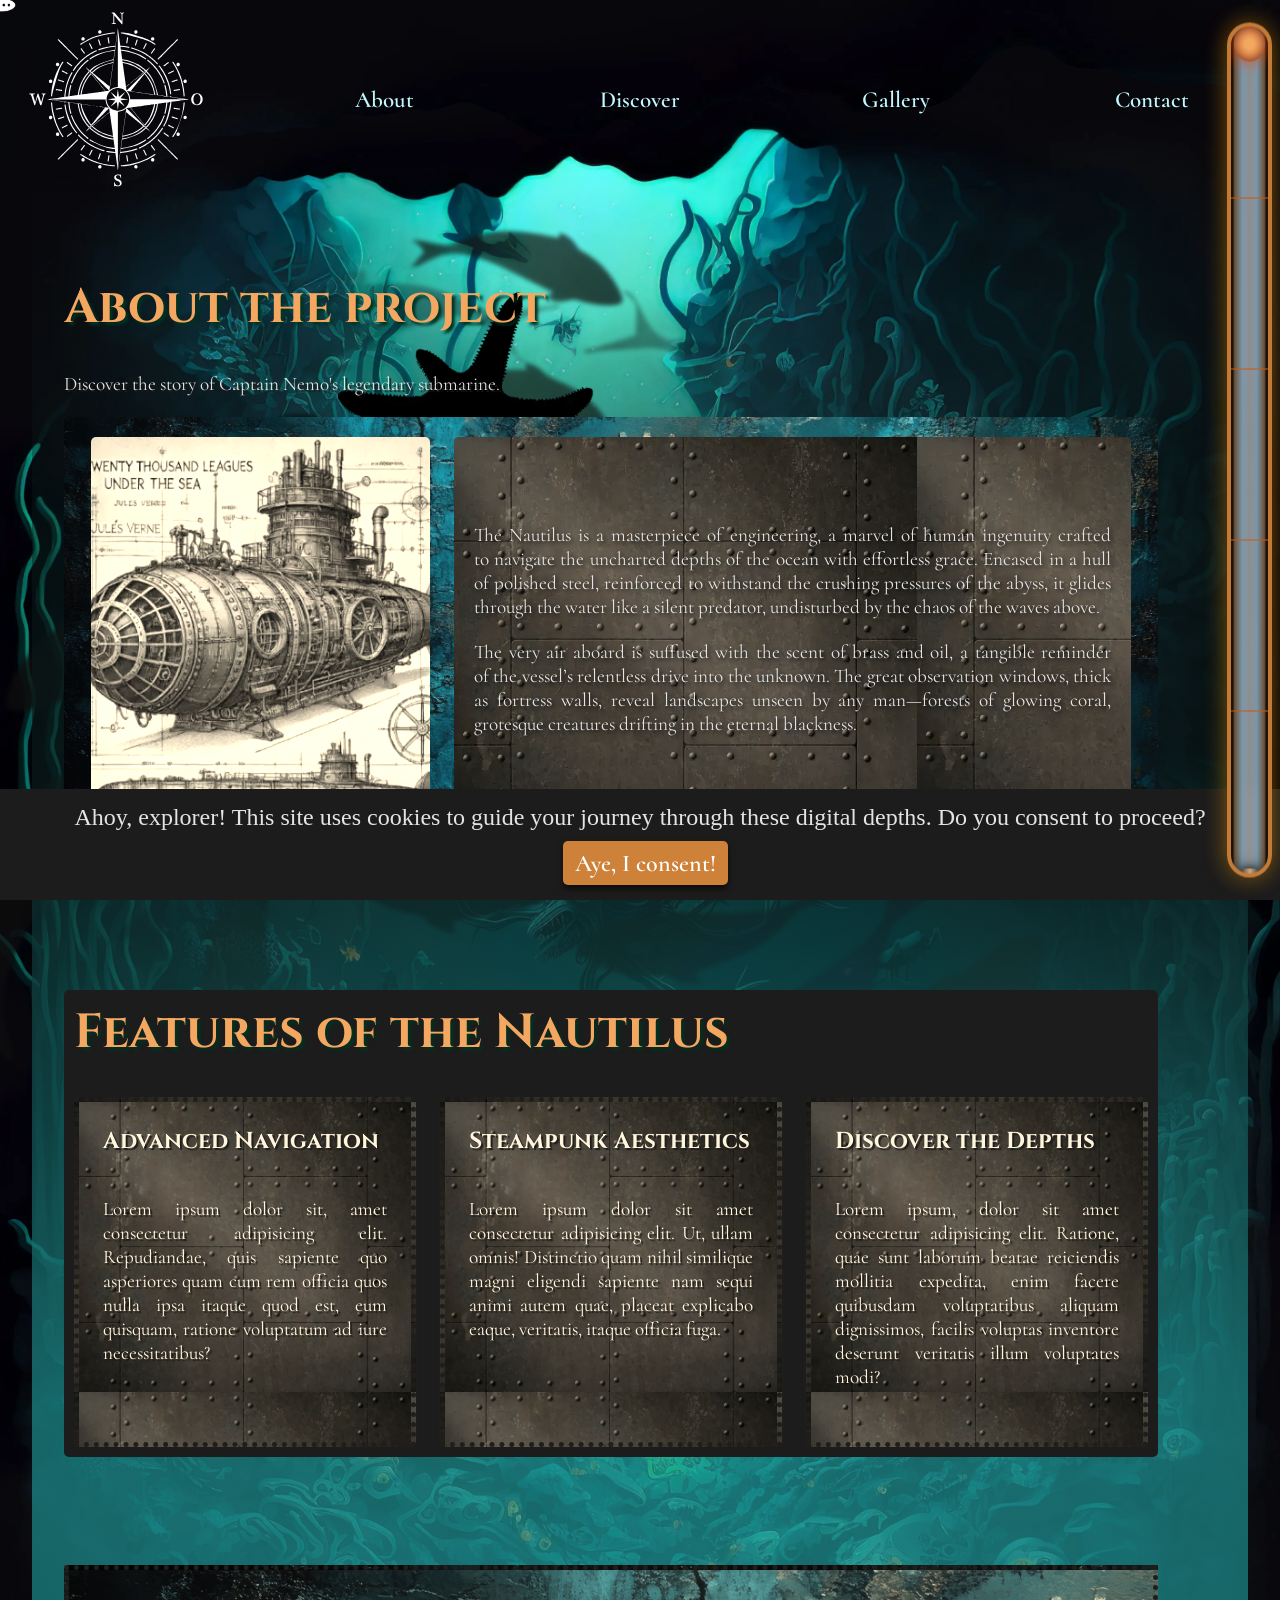
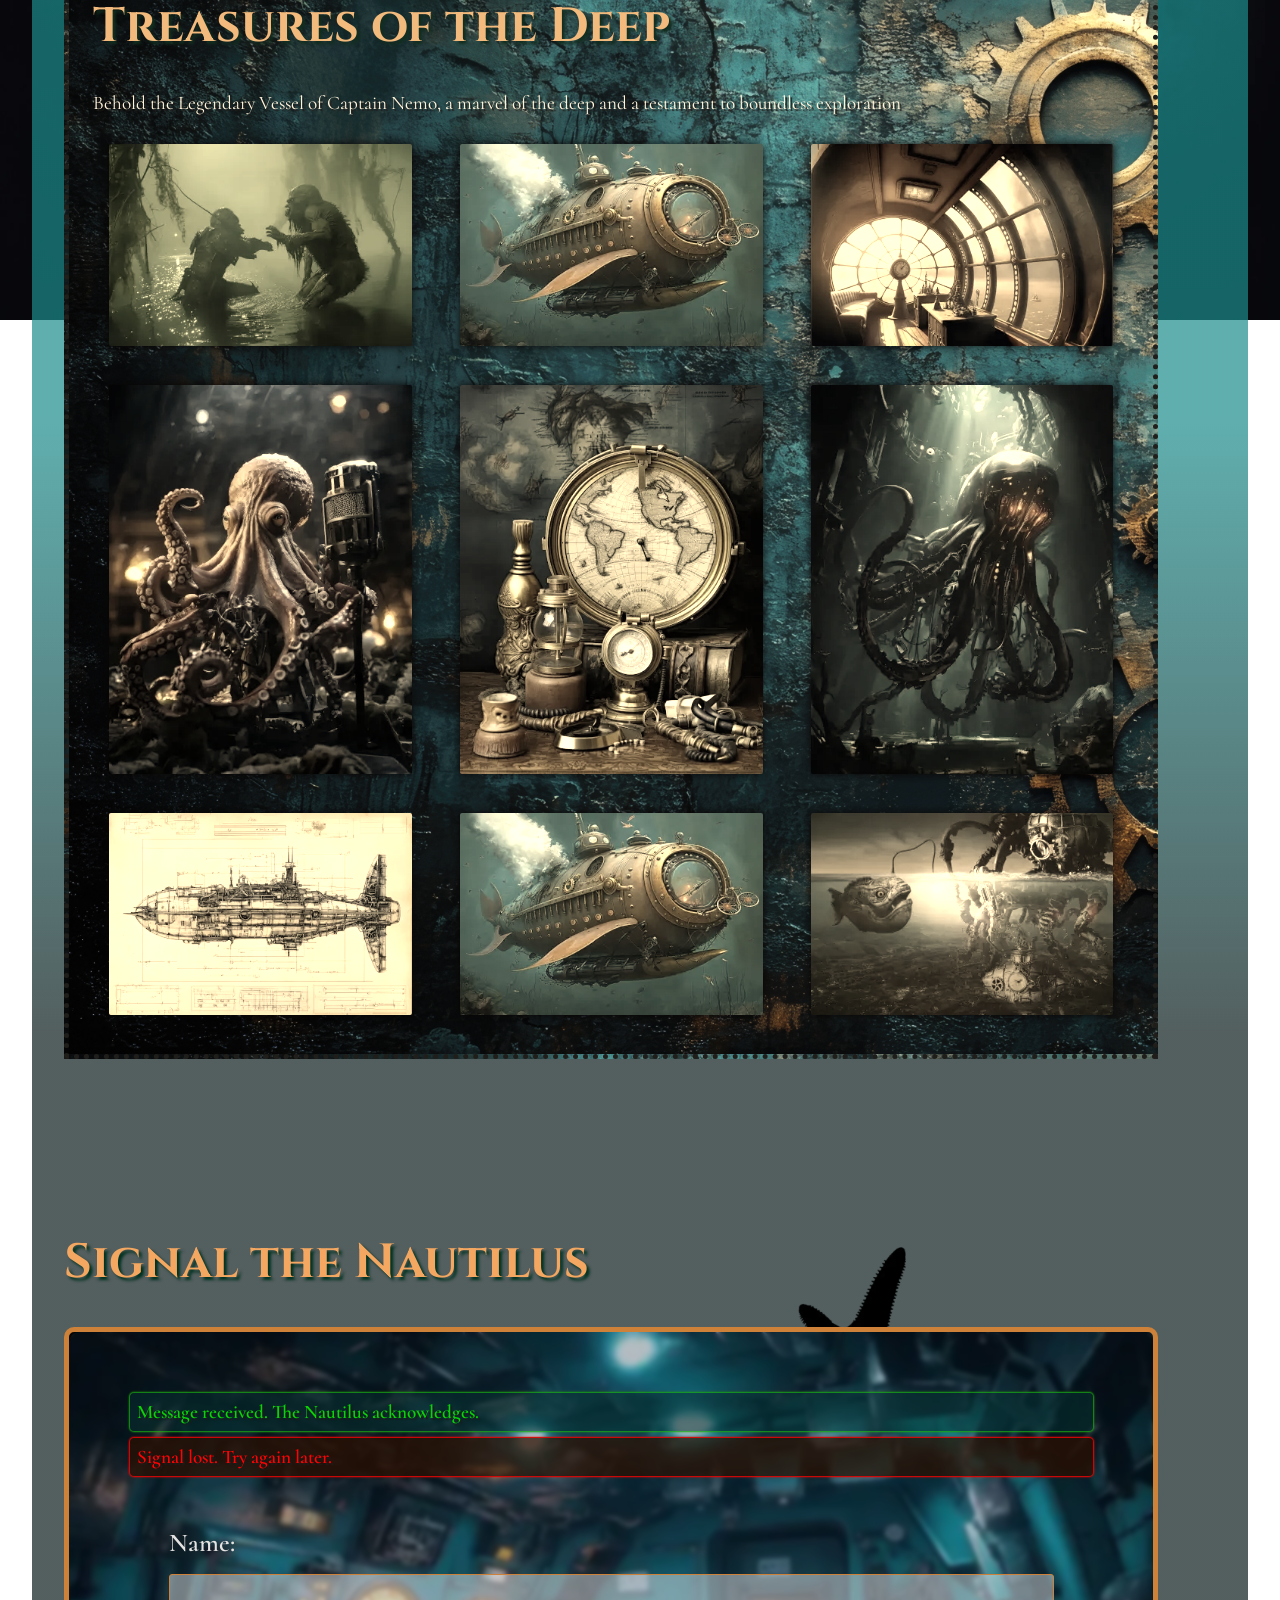
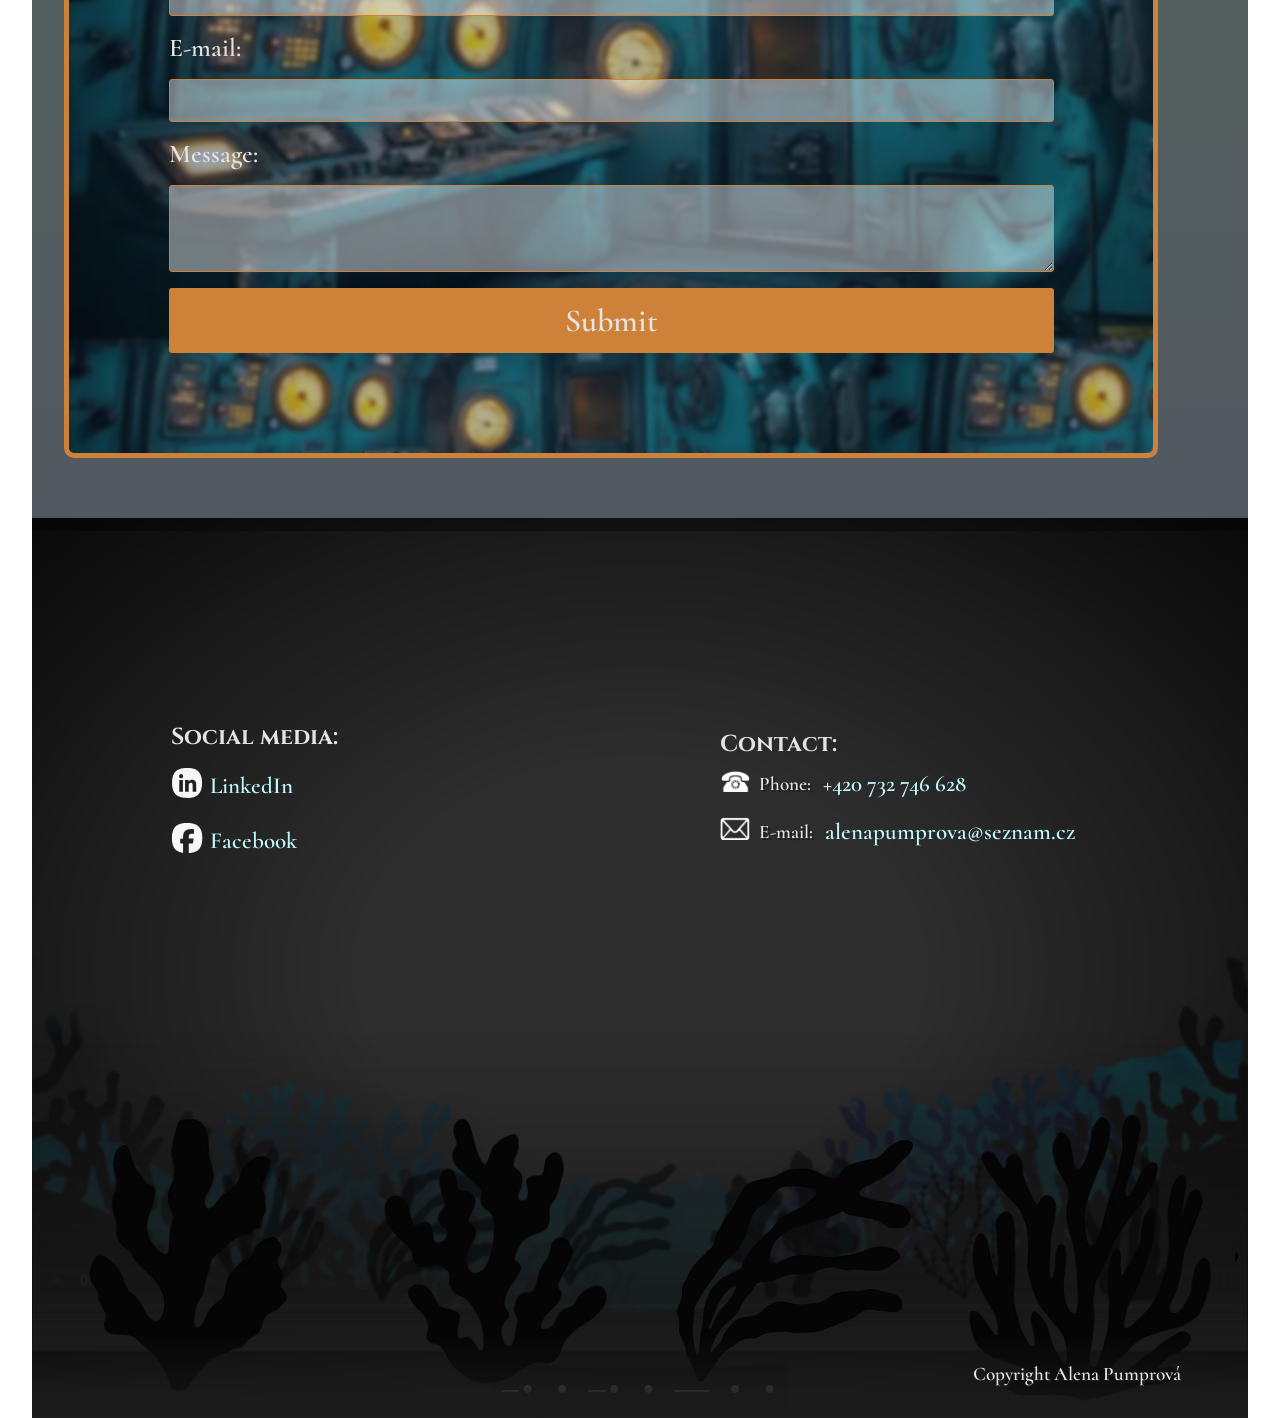
==== index.html @ 79c69621 "fixing layout" ====
<!DOCTYPE html>
<html lang="en">
<head>
    <meta charset="UTF-8">
    <title>20 000 Leagues under the sea</title>
    <meta name="viewport" content="width=device-width, initial-scale=1.0, maximum-scale=5.0, minimum-scale=1.0">
    <meta name="description" content="Dive into the depths of Jules Verne's 20,000 Leagues Under the Sea. Explore an uncanny underwater world, filled with adventure, mystery, and the wonders of Nautilus.">
    <meta name="keywords" content="20 000 Miles Under the Sea, Verne, steampunk">
    <meta name="author" content="Alena Pumprová">
    <link rel="icon" href="favicon2/favicon.ico">
    <link rel="icon" href="favicon2/favicon-16x16.png" type="image/png" sizes="16x16">
    <link rel="icon" href="favicon2/favicon-32x32.png" type="image/png" sizes="32x32">
    <link rel="icon" href="favicon2/android-chrome-192x192.png" type="image/png" sizes="192x192">
    <link rel="icon" href="favicon2/android-chrome-512x512.png" type="image/png" sizes="512x512">
    <link rel="apple-touch-icon" href="favicon/apple-touch-icon.png">
    <link rel="manifest" href="favicon2/site.webmanifest">
    <link rel="stylesheet" href="style.css?v=12">
    <link rel="stylesheet" href="lightbox.css" media="print" onload="this.onload=null;this.media='all';">
    <link rel="preload" as="image" href="img/nautilus.webp" type="image/webp">
    <link rel="preload" href="img/steel.webp" as="image">
    <link rel="preload" href="img/blue-plate.jpeg" as="image">

    <!-- Preconnect pro rychlejší DNS -->
<link rel="preconnect" href="https://fonts.gstatic.com" crossorigin>

<!-- Preload hlavních fontů -->
<link rel="preload" href="https://fonts.googleapis.com/css2?family=Cinzel:wght@400;700&family=Cormorant:ital,wght@0,400;1,400&family=Merriweather+Sans:wght@400;700&display=swap" as="style">

<!-- Styl Google Fonts s optimalizací -->
<link href="https://fonts.googleapis.com/css2?family=Cinzel:wght@400;700&family=Cormorant:ital,wght@0,400;1,400&family=Merriweather+Sans:wght@400;700&display=swap" rel="stylesheet" media="print" onload="this.onload=null;this.media='all'">

<!-- Fallback pro uživatele bez JS -->
<noscript>
    <link href="https://fonts.googleapis.com/css2?family=Cinzel:wght@400;700&family=Cormorant:ital,wght@0,400;1,400&family=Merriweather+Sans:wght@400;700&display=swap" rel="stylesheet">
</noscript>

<!-- jQuery (defer kvůli výkonu) -->
<!-- <script src="https://cdnjs.cloudflare.com/ajax/libs/jquery/3.6.0/jquery.min.js" defer></script> -->

<script src="https://code.jquery.com/jquery-3.7.1.min.js" integrity="sha256-/JqT3SQfawRcv/BIHPThkBvs0OEvtFFmqPF/lYI/Cxo=" crossorigin="anonymous" defer></script>
</head>

<body>

    <div class="depth-meter-container">
        <div class="depth-meter">
            <div class="depth-indicator"></div>
            <div class="depth-marks"></div>
        </div>
    </div>

    <div class="content">

        <header>

            <nav>
                
                <ul>
                    <li>
                        <div class="logo">
                            <picture>
                                <source media="(min-width: 769px)" srcset="img/compass.svg">
                                <source media="(max-width: 768px)" srcset="data:,">
                                <img alt="Nautilus logo" width="150" height="150">
                            </picture>
                        </div>
                    </li>

                    <li>
                        <a href="#" class="jq--scroll-about">About</a>
                    </li>

                    <li>
                        <a href="#" class="jq--scroll-features">Discover</a>
                    </li>

                    <li>
                        <a href="#" class="jq--scroll-gallery">Gallery</a>
                    </li>

                    <li>
                        <a href="#" class="jq--scroll-contact">Contact</a>
                    </li>
                </ul>
                
                <div class="clearfix"></div>
                <div class="mobile-nav-back"></div>
                <a class="mobile-nav-icon" aria-label="menu" href="#"><img class="burger-menu jq--nav-icon" src="img/burger-barw.svg" alt="Burger menu icon"></a>
            </nav>
        </header>

        <div class="container">

            <section id="about" class="hero jq--about">
                <div class="starfish">
                    <h2>About the&nbsp;project</h2>
                    <img class="left" src="img/starfish.webp" alt="a starfish" width="350" height="335">
            </div> 
                <p>Discover the&nbsp;story of&nbsp;Captain Nemo's legendary submarine.</p>
                <div class="two">
                    <div class="about-content">
                        <img src="img/nautilus.webp" alt="Nautilus Image" width="445" height="445" fetchpriority="high" decoding="async" loading="eager">
                        <div class="description">
                            <p>The Nautilus is a&nbsp;masterpiece of&nbsp;engineering, a&nbsp;marvel of&nbsp;human ingenuity crafted to&nbsp;navigate the&nbsp;uncharted depths of&nbsp;the&nbsp;ocean with effortless grace. Encased in&nbsp;a&nbsp;hull of&nbsp;polished steel, reinforced to&nbsp;withstand the&nbsp;crushing pressures of&nbsp;the&nbsp;abyss, it glides through the water like a&nbsp;silent predator, undisturbed by&nbsp;the&nbsp;chaos of&nbsp;the&nbsp;waves above.</p>
                            <p>The very air aboard is suffused with the&nbsp;scent of&nbsp;brass and&nbsp;oil, a&nbsp;tangible reminder of&nbsp;the&nbsp;vessel’s relentless drive into the&nbsp;unknown. The&nbsp;great observation windows, thick as&nbsp;fortress walls, reveal landscapes unseen by&nbsp;any man—forests of&nbsp;glowing coral, grotesque creatures drifting in&nbsp;the&nbsp;eternal blackness.</p>
                        </div>
                    </div>
                </div>
            </section>

            <div class="shoal"></div>

            <hr>

            <section id="features" class="section features jq--features">
                <h2>Features of&nbsp;the&nbsp;Nautilus</h2>

                <div class="feature-cards">

                    <div class="card">
                        <h3>Advanced Navigation</h3>
                        <p>Lorem ipsum dolor sit, amet consectetur adipisicing elit. Repudiandae, quis sapiente quo asperiores quam cum rem officia quos nulla ipsa itaque quod est, eum quisquam, ratione voluptatum ad iure necessitatibus?</p>
                    </div>

                    <div class="card">
                        <h3>Steampunk Aesthetics</h3>
                        <p>Lorem ipsum dolor sit amet consectetur adipisicing elit. Ut, ullam omnis! Distinctio quam nihil similique magni eligendi sapiente nam sequi animi autem quae, placeat explicabo eaque, veritatis, itaque officia fuga.</p>
                    </div>
                    
                    <div class="card" >
                        <h3>Discover the&nbsp;Depths</h3>
                        <p>Lorem ipsum, dolor sit amet consectetur adipisicing elit. Ratione, quae sunt laborum beatae reiciendis mollitia expedita, enim facere quibusdam voluptatibus aliquam dignissimos, facilis voluptas inventore deserunt veritatis illum voluptates modi?</p>
                    </div>
                </div>
            </section>

            <hr>
            <!-- <div class="octopus"><img src="img/octopus-black.png" alt="an octopus silhouette" width="300" height="209" loading="lazy"></div> -->
            
            <section id="gallery" class="content jq--gallery">
                <div class="black">
                    <div class="card">
                        <h2>Treasures of&nbsp;the&nbsp;Deep</h2>
                        <p>Behold the&nbsp;Legendary Vessel of&nbsp;Captain Nemo, a&nbsp;marvel of&nbsp;the&nbsp;deep and&nbsp;a&nbsp;testament to&nbsp;boundless exploration</p>
                        
                        <div class="gallery-grid">
                            <a aria-label="lightbox" href="img/divers.webp" data-lightbox="roadtrip" data-title="Scuba divers in a hidden cave"><img src="img/diversa.webp" alt="Scuba divers in a hidden cave" width="400" height="267" loading="lazy"></a>
                            <a aria-label="lightbox" href="img/nautilus1.webp" data-lightbox="roadtrip" data-title="The Nautillus submarine"><img src="img/nautilus1a.webp" data-lightbox="my-gallery" alt="The Nautillus submarine" width="400" height="267" loading="lazy"></a>
                            <a aria-label="lightbox" href="img/room.webp" data-lightbox="roadtrip" data-title="Captain Nemo's cabin"><img src="img/rooma.webp" data-lightbox="my-gallery" alt="Captain Nemo's cabin" width="400" height="267" loading="lazy"></a>
                            <a aria-label="lightbox" href="img/octopus.webp" data-lightbox="roadtrip" data-title="A friendly octopus"><img src="img/octopusa.webp" alt="A friendly octopus" width="400" height="514" loading="lazy"></a>
                            <a aria-label="lightbox" href="img/table.webp" data-lightbox="roadtrip" data-title="Captain Nemo's belongings"><img src="img/tablea.webp" data-lightbox="my-gallery" alt="Captain Nemo's belongings" width="400" height="514" loading="lazy"></a>
                            <a aria-label="lightbox" href="img/cracatit.webp" data-lightbox="roadtrip" data-title="The tentacle monster"><img src="img/cracatita.webp" alt="The tentacle monster" width="400" height="514" loading="lazy"></a>
                            <a aria-label="lightbox" href="img/sketch.webp" data-lightbox="roadtrip" data-title="Nautilus' plans"><img src="img/sketcha.webp" alt="Nautilus' plans" width="400" height="267" loading="lazy"></a>
                            <a aria-label="lightbox" href="img/nautilus1.webp" data-lightbox="roadtrip" data-title="The Nautilus"><img src="img/nautilus1a.webp" alt="The Nautilus" width="400" height="267" loading="lazy"></a>
                            <a aria-label="lightbox" href="img/monster.webp" data-lightbox="roadtrip" data-title="Monster attacks"><img src="img/monstera.webp" alt="Monster attacks" width="400" height="267" loading="lazy"></a>
                        </div>

                    </div>
                </div>
            </section>

            <hr>

            <section id="contact" class="section contact jq--contact">
                <div class="starfish">
                        <h2>Signal the Nautilus</h2>
                        <img src="img/starfish.webp" alt="a starfish" width="350" height="335" loading="lazy">
                </div> 

                <div class="window">
                    <!-- <?php
            if (isset($_GET['success'])) {
                if ($_GET['success'] === "1") {
                    echo '<div class="form-result success">Message received. The Nautilus acknowledges.</div>';
                } elseif ($_GET['success'] === "-1") {
                    echo '<div class="form-result error">Signal lost. Try again later.</div>';
                }
            }
            ?> -->

                    <div class="form-result success">Message received. The&nbsp;Nautilus acknowledges.</div>
                    <div class="form-result error">Signal lost. Try again later.</div>

                    <form>
                            <label for="name">Name:</label>
                            <input type="text" id="name" name="name" required>
                            
                            <label for="email">E-mail:</label>
                            <input type="email" id="email" name="email" required>
                            
                            <label for="message">Message:</label>
                            <textarea id="message" name="message" rows="4" required></textarea>
                            
                            <input type="submit" value="Submit">
                    </form>
                </div>
            </section>

            <hr>

            <div id="cookie-banner">
                Ahoy, explorer! This site uses cookies to&nbsp;guide your journey through these digital depths. Do you consent to&nbsp;proceed?
                <button id="accept-cookies">Aye, I&nbsp;consent!</button>
            </div>
        </div>

    <footer>
        <div id="overlay"></div>
            <video id="foot-video" autoplay muted controls playsinline src="img/AdobeStock_695308146.mov" aria-label="A monster in the deeps"></video>
        <div class="foot-contact scene" data-modifier="13">
            <div class="social medium">
                <h3>Social media:</h3>
                <ul>
                    <li><a href="https://www.linkedin.com/in/alena-pumprov%C3%A1-274234107/"><img class="icon net" src="img/li.svg" alt="a social network icon" width="100" height="100" loading="lazy">LinkedIn</a></li>
                    <li><a href="https://www.facebook.com/alena.pumprova/"><img class="icon net"  src="img/fb.svg" alt="a social network icon" width="100" height="100" loading="lazy">Facebook</a></li>
                </ul>
            </div>

            <div class="write-me medium">
                
                <h3>Contact:</h3>
                <ul>
                    <li><a href="tel:+420732746628"><img class="icon"  src="img/phone.webp" alt="Phone icon" width="250" height="250" loading="lazy"></a><p>Phone: </p><a href="tel:+420732746628">+420 732 746 628</a></li>
                    <li><a href="mailto:alenapumprova@seznam.cz"><img class="icon"  src="img/envelope.webp" alt="E-mail icon" width="250" height="250" loading="lazy"></a><p>E-mail: </p><a href="mailto:alenapumprova@seznam.cz">alenapumprova@seznam.cz</a></li>
                </ul>
            </div>
        </div>

        <div class="morse-container">
            <span id="morse-code"></span>
        </div>

        <div class="vegetation">
            <img src="img/plant1.webp" alt="water plant silhouette" width="320" height="320" loading="lazy">
            <img src="img/plant2.webp" alt="water plant silhouette" width="320" height="320" loading="lazy">
            <img src="img/plant3.webp" alt="water plant silhouette" width="291" height="320" loading="lazy">
            <img src="img/plant4.webp" alt="water plant silhouette" width="320" height="320" loading="lazy">
            <img src="img/plant5.webp" alt="water plant silhouette" width="320" height="320" loading="lazy">
        </div>

        <div class="vegetation vegetation-background">
            <img src="img/plant8b.webp" alt="water plant silhouette" width="160" height="160" loading="lazy">
            <img src="img/plant6b.webp" alt="water plant silhouette" width="160" height="160" loading="lazy">
            <img src="img/plant3b.webp" alt="water plant silhouette" width="146" height="160" loading="lazy">
            <img src="img/plant7b.webp" alt="water plant silhouette" width="160" height="160" loading="lazy">
            <img src="img/plant5b.webp" alt="water plant silhouette" width="160" height="160" loading="lazy">
            <img src="img/plant10b.webp" alt="water plant silhouette" width="114" height="160" loading="lazy">
            <img src="img/plant9b.webp" alt="water plant silhouette" width="234" height="320" loading="lazy">
        </div>

        <div  class="sea-bottom">
            <img src="img/sea-bottom.webp" 
                alt="the sea bottom" 
                width="1141" 
                height="376">

            <img class="sea-bottom-2" 
                src="img/sea-bottom2.webp" 
                data-src="img/sea-bottom2.webp" 
                alt="the sea bottom" 
                width="600" 
                height="376"
                loading="lazy"
                onload="if(window.innerWidth <= 768) this.setAttribute('src', this.getAttribute('data-src'))">
        </div>

        <div class="bottom-foot">
            <p>Copyright Alena Pumprová</p>
        </div>
    </footer>

    <!-- <script src="//cdnjs.cloudflare.com/ajax/libs/ScrollMagic/2.0.7/ScrollMagic.min.js"></script> -->
    <!-- <script src="//cdnjs.cloudflare.com/ajax/libs/ScrollMagic/2.0.7/plugins/debug.addIndicators.min.js"></script> -->
    <script src="script.js" defer></script>
</body>

</html>
---- style.css ----
@charset "UTF-8";
* {
  margin: 0%;
  padding: 0%;
  box-sizing: border-box;
}

html {
  font-size: 16px;
  scrollbar-width: none;
  -ms-overflow-style: none;
}
html::-webkit-scrollbar {
  width: 0;
  height: 0;
}

body {
  display: flex;
  justify-content: center;
  background-image: url(img/6.webp);
  background-size: cover;
  background-repeat: no-repeat;
  background-attachment: fixed;
  scroll-behavior: smooth;
  color: #e5e4e2;
  height: auto;
  min-height: 100vh;
  overflow-x: hidden;
  overflow-y: auto;
  cursor: none;
  scrollbar-width: none;
  -ms-overflow-style: none;
}
body::-webkit-scrollbar {
  width: 0;
  height: 0;
}

/* Základní styl vlastního kurzoru */
#customCursor {
  width: 38px;
  height: 38px;
  background: url("img/submarine.webp") no-repeat center center;
  background-size: cover;
  position: fixed; /* Pevná pozice pro plynulost */
  pointer-events: none; /* Nezasahuje do interakce */
  transform: translate(-50%, -50%); /* Zarovná kurzor na střed */
  transition: transform 0.6s ease, background 0.3s ease, opacity 0.3s ease;
  z-index: 10000;
  opacity: 1;
}

/* Efekt při hoveru na tlačítka (změna na pointer) */
.pointer {
  cursor: pointer !important; /* Standardní kurzor pointer */
}

/*** Hloubkoměr ***/
.content {
  overflow-y: scroll !important; /* Umožní skrytý scrollbar */
  scroll-behavior: smooth;
  position: relative;
  scrollbar-width: none; /* Firefox */
  -ms-overflow-style: none; /* Internet Explorer a Edge */
}

.content::-webkit-scrollbar {
  display: none !important;
}

.depth-meter-container {
  position: fixed;
  top: 5%;
  right: 10px;
  width: 40px;
  height: 90vh;
  background: rgba(0, 0, 0, 0.5);
  border-radius: 10px;
  z-index: 1000;
  display: flex;
  align-items: flex-start;
  justify-content: center;
  scrollbar-width: none; /* Skryje původní scrollbar ve Firefoxu */
  -ms-overflow-style: none; /* Skryje původní scrollbar v IE/Edge */
}

.depth-meter-container::-webkit-scrollbar {
  display: none; /* Skryje původní scrollbar v Chrome/Safari */
}

.depth-meter {
  position: fixed;
  right: 0.5rem;
  top: 50%;
  transform: translateY(-50%);
  width: 45px;
  height: 95vh;
  background: linear-gradient(90deg, #2b1d0e 5%, #8c7051 10%, rgba(174, 214, 241, 0.8) 30%, rgba(255, 255, 255, 0.6) 50%, rgba(174, 214, 241, 0.8) 70%, #8c7051 90%, #2b1d0e 95%);
  border: 4px solid #ce8139; /* Měděný rámeček */
  border-radius: 25px;
  padding: 6px;
  z-index: 900;
  box-shadow: inset 0 0 20px rgba(0, 0, 0, 0.6), 0 0 25px rgba(255, 165, 0, 0.5); /* Jemný oranžový odlesk */
  -webkit-backdrop-filter: blur(6px);
          backdrop-filter: blur(6px);
  opacity: 0.95;
  overflow: hidden; /* Zabrání přesahu */
  pointer-events: none;
}

/* Indikátor uvnitř baňky */
.depth-indicator {
  position: absolute;
  left: 3px;
  width: calc(100% - 6px);
  height: 35px;
  background: radial-gradient(circle, #ff6f00 20%, #d35400 70%, rgba(0, 0, 0, 0.6) 100%);
  border-radius: 50%;
  box-shadow: 0 0 15px rgba(255, 69, 0, 0.8), inset 0 0 10px rgba(0, 0, 0, 0.5); /* Vnitřní stín */
  transition: top 0.1s ease;
  z-index: 300;
}

/* Horní a dolní kovová část */
.depth-meter::before,
.depth-meter::after {
  content: "";
  position: absolute;
  left: 50%;
  transform: translateX(-50%);
  width: 60%;
  height: 10px;
  background: linear-gradient(90deg, #2b1d0e, #8c7051, #d6b089, #8c7051, #2b1d0e);
  border-radius: 50%;
  box-shadow: 0 0 10px rgba(0, 0, 0, 0.8);
}

.depth-meter::before {
  top: -5px;
}

.depth-meter::after {
  bottom: -5px;
}

.depth-marks {
  position: absolute;
  left: 0;
  top: 0;
  width: 100%;
  height: 100%;
}

.depth-marks::before {
  content: "";
  position: absolute;
  left: -10px;
  width: calc(100% + 20px);
  height: 1px;
  background: #D95C14;
}

/* Vytvoří značky každých 25% */
.depth-marks::before {
  box-shadow: 0 19vh #D95C14, 0 38vh #D95C14, 0 57vh #D95C14, 0 76vh #D95C14, 0 95vh #D95C14;
}

header {
  position: fixed;
  top: 0;
  width: 100% !important;
  height: 4.5rem; /* Výška navigace, uprav podle potřeby */
  z-index: 1000; /* Aby byla vždy nahoře */
  display: flex;
  justify-content: center;
  align-items: center;
  z-index: 202;
  background-image: url(img/top.webp);
}

nav {
  position: relative;
  width: 100%;
  height: 11rem;
  background-image: url(img/top.webp);
  background-size: cover;
  z-index: 201;
}

.logo {
  padding-top: 2%;
  margin-left: 10%;
  transition: transform ease, box-shadow 1s ease;
  transition: all 0.6s ease-in-out;
}

.logo:hover {
  scale: 1.03;
}

.logo img {
  width: clamp(80px, 15vw, 180px);
  height: auto;
  margin-top: 1rem;
  height: auto;
  filter: invert(1);
  animation: gear-spin 5s linear infinite;
}

ul:not(.medium ul) {
  width: 100%;
  list-style: none;
  text-decoration: none;
  display: flex;
  flex-wrap: nowrap;
  justify-content: center;
}

ul li {
  position: relative;
  display: block;
  min-height: 3rem;
  width: auto;
  flex: 1; /* Flexibilní rozdělení prostoru */
  height: auto;
}

ul li a {
  width: 100%;
  position: absolute;
  bottom: 2.5rem;
  text-decoration: none;
  text-align: center;
  color: #c1f8fd;
  font-weight: 600;
  margin-bottom: 2rem;
}

ul li p {
  position: relative;
  bottom: 2.5rem;
  margin-bottom: 0rem;
}

a {
  color: #c1f8fd;
  font-family: "Cormorant", serif;
  font-size: clamp(1rem, 1.8vw, 2rem);
  transition: transform 0.6s ease, box-shadow 0.3s ease, color 0.6s ease;
}

a:hover {
  color: white;
  scale: 1.05;
}

.burger-menu {
  display: none;
  position: absolute;
  top: 10px;
  right: 83%;
  width: 15%;
  height: auto;
  max-width: 40%;
  border: none;
  color: #e5e4e2;
  box-shadow: none;
  z-index: 799;
}

.container {
  position: relative;
  padding: 2rem;
  display: flex;
  flex-direction: column;
  justify-content: center;
  align-items: flex-start;
  margin: 0 auto;
  width: 95%;
  height: auto;
  z-index: 0;
}

.container::before {
  content: "";
  position: absolute;
  top: 0;
  left: 0;
  width: 100%;
  height: 100%;
  background: linear-gradient(180deg, rgba(0, 0, 0, 0), #0a1a1a, #1C8C8C, #1C8C8C, #0a1a1a, #0a1a1a, #050c1d);
  opacity: 0.7;
  z-index: -1;
  border-radius: inherit;
}

button {
  background: #ce8139;
  border: 2px solid #594000;
  box-shadow: 0 4px 6px rgba(0, 0, 0, 0.6);
  color: #e5e4e2;
  font-family: "Cormorant", serif;
  transition: filter 0.3s ease-in-out;
}

button:hover {
  background: #f3a760;
  text-shadow: 0 0 8px #f3a760;
  cursor: pointer;
}

#about {
  padding: 20px 0px;
}

img {
  width: auto;
}

button, a, input[type=submit] {
  min-height: 44px;
  min-width: 44px;
  padding: 0.5rem 1rem;
}

section, header, footer {
  display: flex;
  flex-direction: column;
  justify-content: center;
  width: 95%;
  max-width: 1330px;
}

.hero {
  content-visibility: auto;
  position: relative;
  top: 0;
  contain-intrinsic-size: 475px 475px;
  width: 95%;
}

h2 {
  width: 100%;
  color: #f3a760;
  text-shadow: #013220 3px 3px 3px;
  font-family: "Cinzel", serif;
  font-size: clamp(1.8rem, 5vw, 3rem);
  margin-bottom: 2rem;
}

h3 {
  margin-bottom: 1.5rem;
  font-family: "Cinzel", serif;
  font-size: clamp(1.4rem, 1.8vw, 2.3rem);
  color: #e5e4e2;
}

p {
  color: #e5e4e2;
  font-family: "Cormorant", serif;
  font-size: clamp(1.2rem, 1.5vw, 2.5rem);
  text-shadow: #1c1c1c 2px 2px 1px;
  text-align: justify;
  margin-bottom: 1.3rem;
}

hr {
  color: rgb(0, 0, 0);
  width: 90%;
  height: 2vh;
  border: none;
  margin-top: 10vh;
  z-index: 10;
}

/* Základní rozvržení */
.about-content {
  display: grid;
  grid-template-columns: 1fr 2fr;
  gap: 1.5rem;
  width: 95%;
  max-width: 1200px;
  margin: 0 auto;
  align-items: stretch;
}

/* Kontejner pro obrázek a text */
.about-content > div {
  display: flex;
  flex-direction: column;
  justify-content: center;
}

/* Obrázek */
.about-content img {
  width: 100%;
  height: 100%;
  aspect-ratio: 1/1;
  -o-object-fit: cover;
     object-fit: cover;
  max-width: 445px;
  align-self: center;
  border-radius: 5px;
  filter: sepia(0.5);
  transition: all, 0.6s, ease-in-out;
}

img:not(.logo img):hover {
  filter: brightness(1.1);
}

/* Text */
.description {
  display: flex;
  align-items: flex-start;
  position: relative;
  padding: 20px;
  overflow-y: auto;
  width: auto;
  height: 100%;
  border-radius: 5px;
  max-height: inherit;
  background: none; /* Zabrání překrytí pozadí */
  max-width: 60rem;
  will-change: transform; /* Optimalizace vykreslování */
}

/* Pseudo-prvek pro aplikaci filtru pouze na pozadí */
.description::before {
  content: "";
  position: absolute;
  top: 0;
  left: 0;
  width: 100%;
  height: 100%;
  background-image: url(img/steel.webp);
  background-size: contain;
  background-repeat: repeat;
  filter: sepia(0.4); /* Filtr se aplikuje jen na pozadí */
  z-index: -1; /* Udrží pozadí pod textem */
}

/* Udržení ostrého textu */
.description p {
  position: relative;
  color: #e5e4e2;
  font-family: "Cormorant", serif;
  font-size: clamp(1.2rem, 1.5vw, 2.5rem);
  text-shadow: rgba(0, 0, 0, 0.8) 2px 2px 4px;
  text-align: justify;
  margin-bottom: 1.3rem;
  z-index: 2; /* Text je nad pozadím */
}

/* Skrytí scrollbaru */
.description::-webkit-scrollbar {
  display: none;
}

.two {
  width: 100%;
  display: flex;
  min-height: 445px;
  flex-direction: row;
  justify-content: center;
  width: 100%;
  padding: 20px 0px;
  border-radius: 5px;
  background-image: url(img/blue-plate.jpeg);
  background-size: cover;
  max-width: 1330p;
}

.shoal {
  content-visibility: auto;
  contain-intrinsic-size: 1000px 1113px;
  position: absolute;
  top: 0rem;
  left: -15vw;
  background-image: url(img/shoal.webp);
  background-size: cover;
  background-repeat: no-repeat;
  width: 100%;
  height: 60rem;
  max-height: 100vh;
  opacity: 0.8;
  filter: blur(2px) brightness(0.8) contrast(0.9);
  animation: shoal-move 40s infinite ease-in-out alternate;
  z-index: -2;
}

.features {
  color: #e5e4e2;
  font-family: "Cormorant", serif;
  font-size: clamp(1.2rem, 1.5vw, 2.5rem);
  text-shadow: #1c1c1c 2px 2px 1px;
  text-align: justify;
  background: #1c1c1c;
  padding: 10px;
  border-radius: 5px;
}

.feature-cards {
  content-visibility: auto;
  contain-intrinsic-size: 1100px 350px;
  display: grid;
  grid-template-columns: repeat(auto-fit, minmax(300px, 1fr));
  gap: 1.5rem;
  width: 100%;
  box-sizing: border-box;
  min-height: 350px;
}

.card {
  width: 100%;
  min-height: 300px;
  min-width: 300px;
  filter: sepia(0.4);
  background-image: url(img/steel.webp);
  background-size: contain;
  background-repeat: repeat;
  padding: 1.5rem;
  border: #1c1c1c 5px dotted;
  border-radius: 5px;
  box-shadow: 0 4px 6px #1c1c1c;
}

.black {
  background-color: #1c1c1c;
  border-radius: 5px;
  box-shadow: 0px 0px 4px rgba(0, 0, 0, 0.7);
}

#gallery {
  min-height: 50vh;
  background-image: url(img/steel2.webp);
  background-size: cover;
}

#gallery .black .card {
  background-image: url(img/blue-plate.jpeg);
  background-size: cover;
}

.gallery-grid {
  display: grid;
  grid-template-columns: repeat(3, minmax(100px, 1fr)); /* Vždy 3 sloupce */
  gap: 1rem;
  width: 100%;
  overflow: visible;
  margin: 0 auto;
}

.gallery-grid img {
  width: 100%;
  height: auto;
  max-height: auto !important;
  -o-object-fit: cover;
     object-fit: cover;
  border-radius: 2px;
  filter: drop-shadow(0 0 0.3rem rgb(12, 0, 2)) sepia(0.5);
}

.starfish {
  width: 100%;
  height: auto;
  margin-top: 10rem;
  display: flex;
  position: relative;
}

.starfish h2 {
  width: 100%;
  height: auto;
  position: absolute;
  left: 0;
  bottom: 0rem;
}

.starfish img {
  width: 16rem;
  position: absolute;
  right: 0%;
  left: 60%;
  top: -5rem;
  bottom: -7%;
  width: 16rem;
  height: auto;
  z-index: -1;
  animation: starfish 10s ease reverse infinite;
}

.left {
  left: 25% !important;
  bottom: -10% !important;
}

.octopus img {
  width: 22%;
  height: auto;
  filter: invert(0.05) sepia(0.5);
  top: 77rem;
  position: absolute;
  right: 4rem;
  z-index: 100;
}

.window {
  width: 100%;
  margin: 0 auto;
  padding: 5%;
  position: relative;
  border: 5px solid #ce8139;
  border-radius: 10px;
  overflow: hidden;
  background-image: url("img/engine-room.webp");
  z-index: 2;
  background-color: transparent;
}

/* Obrázek na pozadí */
.window::before {
  content: "";
  position: absolute;
  top: 0;
  left: 0;
  width: 100%;
  height: 100%;
  background-image: url("img/engine-room.webp");
  background-size: contain;
  background-repeat: no-repeat;
  border-radius: inherit;
  z-index: -3; /* Pod vším */
}

/* Poloprůhledná vrstva nad obrázkem */
.window::after {
  content: "";
  position: absolute;
  top: 0;
  left: 0;
  width: 100%;
  height: 100%;
  background: rgba(13, 38, 58, 0.3);
  -webkit-backdrop-filter: blur(2px);
          backdrop-filter: blur(2px);
  border-radius: inherit;
  z-index: -2;
}

#contact {
  display: block;
  margin-bottom: 5rem;
  position: relative;
}

.contact form {
  width: 100%;
  height: 100%;
  position: relative;
  background: none;
  display: flex;
  flex-direction: column;
  gap: 1rem;
  border-radius: inherit;
  padding: 5vh;
  overflow: hidden;
  z-index: 1;
}

.contact form::before {
  content: "";
  position: absolute;
  top: 0;
  left: 0;
  width: 100%;
  height: 100%;
  background: none;
  filter: blur(1px);
  z-index: -1;
  border-radius: 10px;
}

.contact form label {
  font-family: "Cormorant", serif;
  color: #e5e4e2;
  font-size: clamp(1.5rem, 2vw, 2rem);
  font-weight: 600;
}

form:hover {
  filter: brightness(1.1);
}

.form-result {
  border-radius: 5px;
  font-weight: 600;
  text-shadow: 2px 1px #00040a;
  transition: 0.5s;
  cursor: pointer;
  text-align: center;
  color: #e5e4e2;
  font-family: "Cormorant", serif;
  font-size: clamp(1.2rem, 1.5vw, 2.5rem);
  text-shadow: #1c1c1c 2px 2px 1px;
  text-align: justify;
  margin: 5px;
  padding: 7px;
}

.success:hover {
  text-shadow: 0px 0px 3px #0ad406;
  box-shadow: 1px 1px 2px #259c08;
  filter: brightness(1.2);
}

.success {
  border: 1px solid rgba(36, 241, 6, 0.46);
  background-color: rgba(6, 48, 48, 0.5411764706);
  box-shadow: 0px 0px 2px #259c08;
  color: #0ad406;
  transition: filter 0.3s ease-in-out;
}

.error:hover {
  text-shadow: 0px 0px 3px #ff0303;
  box-shadow: 1px 0px 1px #ff0303;
  filter: brightness(1.2);
}

.error {
  border: 1px solid rgba(241, 6, 6, 0.81);
  background-color: rgba(44, 16, 0, 0.7254901961);
  box-shadow: 0px 0px 2px #ff0303;
  color: #ff0303;
  transition: filter 0.3s ease-in-out;
}

input {
  background-color: rgba(255, 255, 255, 0.432);
  border-radius: 3px;
  border: 1px #ce8139 solid;
  color: #594000;
  padding: 0.8rem;
  outline: none;
  width: 100%;
  outline: none;
  cursor: pointer;
}

input:focus {
  background-color: rgba(255, 255, 255, 0.732);
}

textarea {
  background-color: rgba(255, 255, 255, 0.432);
  border-radius: 3px;
  border: 1px #ce8139 solid;
  color: #594000;
  padding: 0.8rem;
  outline: none;
}

textarea:focus {
  background-color: rgba(255, 255, 255, 0.732);
}

input[type=submit] {
  font-family: "Cormorant", serif;
  font-weight: 600;
  width: 100%;
  background: #ce8139;
  border: none;
  padding: 0.8rem;
  color: #e5e4e2;
  font-size: clamp(1.5rem, 3vw, 2rem);
  cursor: pointer;
  transition: filter 0.3s ease-in-out;
}

input[type=submit]:hover {
  background-color: #f3a760;
}

#cookie-banner {
  display: none;
  width: 100%;
  text-align: center;
  font-weight: 500;
  position: fixed;
  bottom: 0;
  left: 0;
  background-color: #1c1c1c;
  padding: 15px 20px;
  z-index: 1005;
  font-size: clamp(1.5rem, 1.5vw, 2rem);
}

#accept-cookies {
  margin-top: 10px;
  margin-left: 10px;
  padding: 3px 12px;
  background-color: #ce8139;
  color: white;
  border: none;
  border-radius: 5px;
  font-weight: 600;
  font-size: clamp(1.5rem, 1.5vw, 2rem);
  cursor: pointer;
  transition: background-color 0.6s ease;
}

#accept-cookies:hover {
  background-color: #f3a760;
}

footer {
  position: relative;
  width: 95%;
  height: 100vh;
  background-color: #1c1c1c;
  max-width: 1400px;
  margin: 0 auto;
  overflow-y: auto;
  overflow-x: hidden;
  perspective: 100px;
  transform-style: preserve-3d;
  scrollbar-width: none;
  -ms-overflow-style: none;
}
footer::-webkit-scrollbar {
  width: 0;
  height: 0;
}

.morse-container {
  text-align: center;
  font-size: 1.8rem;
  font-family: "Courier New", monospace;
  color: #e5e4e2;
  background: rgba(0, 0, 0, 0.5);
  padding: 10px;
  border-radius: 5px;
  width: -moz-fit-content;
  width: fit-content;
  margin: 0 auto;
}

.morse-dot {
  animation: morseBlink 0.2s infinite alternate;
}

.morse-dash {
  animation: morseBlink 0.6s infinite alternate;
}

#foot-video {
  position: relative;
  width: 100%;
  height: 100vh;
  -o-object-fit: cover;
     object-fit: cover;
  overflow: hidden;
  z-index: -10;
  transform: translateZ(-100px) scale(2);
  border-bottom: solid 50px rgba(28, 28, 28, 0.7490196078);
  opacity: 0.8;
  transition: filter 0.3s ease-in-out;
}

#foot-video:hover {
  filter: brightness(1.2);
}

.foot-contact {
  margin: auto;
  display: flex;
  justify-content: center;
  gap: 10rem;
  color: #e5e4e2;
  position: absolute;
  top: 0rem;
  left: 10%;
  width: 80%;
  height: 70%;
  z-index: 100;
}

.net {
  position: relative;
  top: 0.35rem;
  width: 2.3rem !important;
  height: auto;
  margin-right: 0.12rem;
}

.medium {
  display: flex;
  position: relative;
  bottom: 20px;
  flex-direction: column;
  width: 40%;
  max-width: 450px;
  justify-content: center;
}

.medium ul li {
  display: flex;
  align-items: center;
  list-style-type: georgian;
  cursor: pointer;
  word-wrap: break-word;
  list-style-position: outside;
}

.medium ul li a {
  position: relative;
  width: auto;
  text-align: left;
  margin-bottom: 0% !important;
  padding-left: 0;
}

.icon {
  position: relative;
  bottom: 0%;
  padding-right: 5px;
  width: 35px;
  height: auto;
}

.bottom-foot {
  background: linear-gradient(180deg, rgba(0, 0, 0, 0), rgba(28, 28, 28, 0.7490196078));
  display: flex;
  padding: 2rem;
  justify-content: end;
  align-items: center;
  position: absolute;
  bottom: 0%;
  width: 100%;
  z-index: 20;
}

footer p {
  position: relative;
  right: 3%;
  font-weight: 600;
  z-index: 100;
  margin-bottom: 0;
}

#overlay {
  position: absolute;
  top: 0;
  left: 50%;
  transform: translateX(-50%);
  width: 100%;
  height: 100%;
  background: radial-gradient(transparent, transparent, rgba(0, 0, 0, 0.463), black);
  opacity: 0.8;
  pointer-events: none;
}

.vegetation {
  background: linear-gradient(rgba(28, 28, 28, 0), rgba(28, 28, 28, 0), rgba(28, 28, 28, 0), #1c1c1c);
  width: 100%;
  height: auto;
  min-height: 20em;
  display: flex;
  flex-direction: row;
  flex-wrap: nowrap;
  position: absolute;
  bottom: 0%;
  overflow: hidden;
  max-height: 100vh;
  z-index: 20;
  transform: translateZ(0px) scale(1);
}

.vegetation img {
  width: clamp(80px, 25%, 400px);
  height: auto;
  -o-object-fit: contain;
  object-fit: contain;
  position: relative;
  bottom: -10%;
  max-width: 20rem;
}

.vegetation-background {
  width: 100%;
  background: linear-gradient(rgba(28, 28, 28, 0), #1c1c1c);
  height: 12rem;
  z-index: 10;
  position: absolute;
  bottom: 0rem;
  filter: blur(1.2px);
  transform: translateZ(-30px) scale(1.3);
  overflow: hidden;
  max-height: 100vh;
}

.vegetation-background img {
  position: relative;
  height: 10rem;
  bottom: -35%;
  opacity: 0.5;
  filter: blur 2px !important;
  left: 12%;
}

.sea-bottom {
  position: absolute;
  width: 100%;
  bottom: 0%;
  transform: translateY(var(--translateY));
  will-change: transform;
  transform: translateZ(-50px) scale(1.5);
  overflow-x: hidden;
  max-height: 100vh;
}

.sea-bottom img {
  display: block;
  position: relative;
  bottom: 0%;
  width: 100%;
  z-index: 0;
  opacity: 0.5;
  filter: blur(1px) brightness(0.5);
}

.sea-bottom-2 {
  display: none !important;
  z-index: -1;
}

/** Queries **/
@media (min-width: 868px) {
  nav {
    padding-top: 7rem;
    height: 20rem;
  }
  .container {
    position: relative;
    top: 10rem !important;
  }
  .about-content {
    grid-template-columns: repeat(2, 1fr);
  }
}
@media (min-width: 768px) {
  .container {
    position: relative;
    top: 7rem;
  }
  .hero {
    position: relative;
    z-index: -1;
  }
  .gallery-grid {
    grid-template-columns: repeat(3, 1fr) !important;
  }
  .about-content {
    display: grid;
    grid-template-columns: 1fr 2fr; /* Obrázek 1/3, text 2/3 */
    gap: 1.5rem;
    max-width: 100%;
    content-visibility: auto;
  }
  .burger-menu {
    display: none !important;
  }
  nav ul {
    display: flex !important;
  }
  h3 {
    margin-bottom: 2.5rem;
  }
}
@media (max-width: 868px) {
  .about-content {
    grid-template-columns: 1fr;
  }
  ul li a {
    padding-top: 1rem;
    margin-bottom: 0rem;
  }
  .about-content img {
    margin: auto;
  }
}
@media (max-width: 768px) {
  nav {
    position: absolute;
    top: 0;
    height: 7rem;
  }
  .features {
    min-height: 870px;
  }
  .feature-cards {
    min-height: 768px;
  }
  sea-bottom-2 {
    display: block;
  }
  sea-bottom img {
    display: none;
  }
  .vegetation, .vegetation-background, .sea-bottom {
    transform: none; /* Na mobilech vypne paralax efekt */
  }
  footer {
    perspective: none; /* Zruší efekt 3D transformací */
  }
  .vegetation,
  .vegetation-background,
  .sea-bottom,
  #foot-video,
  .bottom-foot {
    transform: none !important; /* Zruší `translateZ()` */
    scale: 1 !important;
  }
  header {
    position: fixed;
    top: 0;
    width: 100%;
    height: 4.5rem;
    background-color: rgba(0, 0, 0, 0.8);
    z-index: 1000;
    display: flex;
    justify-content: center;
    align-items: center;
  }
  .mobile-nav-back {
    height: 20rem;
    position: absolute;
    top: 40px;
    width: 50%;
    left: 0px;
    background-color: rgba(0, 0, 0, 0.502);
    display: none;
    z-index: -1;
  }
  .logo {
    display: none;
  }
  .depth-meter-container {
    width: 30px;
  }
  .depth-meter {
    position: fixed;
    right: 0.2rem;
    top: 50%;
    width: 30px;
    z-index: 1000;
  }
  .depth-indicator {
    position: absolute;
    left: 3px;
    width: calc(100% - 6px);
    height: 25px;
  }
  .burger-menu {
    display: block;
    position: absolute;
    top: 2%;
    left: 10px;
    right: 83%;
    width: clamp(70px, 11%, 90px);
    height: auto;
    max-width: 40%;
    border: none !important;
    box-shadow: none;
    z-index: 1000;
    top: 0;
  }
  nav ul {
    display: none;
    flex-direction: column;
    align-items: flex-start;
    padding: 0;
    margin: 100px 0 0;
    text-align: left;
    z-index: 1000;
  }
  nav ul li {
    text-align: left;
    font-size: 1.7rem;
    display: block;
    line-height: 100%;
    margin-top: 0rem;
    width: 50%;
    color: #e5e4e2;
  }
  ul li a {
    bottom: 0.5rem;
    text-align: left;
    padding-left: 2rem;
    font-size: clamp(1.4rem, 2.5vw, 3rem);
  }
  .container {
    width: 95%;
    padding: 1rem;
    padding-top: 0;
  }
  section {
    max-width: 700px;
  }
  .about-content {
    width: 95%;
    max-width: 730px;
    margin: 0 auto;
  }
  .about-content img {
    margin: 0 auto;
    max-width: 95vw;
    aspect-ratio: 1/1;
  }
  .description {
    max-width: 95vw;
    min-width: 300px;
  }
  .card {
    max-width: 95vw;
    min-width: 200px !important;
  }
  #gallery {
    margin-bottom: 5rem;
  }
  .gallery-grid {
    grid-template-columns: repeat(2, 1fr);
  }
  hr {
    margin-top: 3vh;
    margin-bottom: 3vh;
  }
  .vegetation img {
    width: clamp(60px, 20%, 200px);
  }
  .starfish img {
    width: clamp(100px, 24%, 400px);
    height: auto;
  }
  .window {
    padding: 5%;
  }
  .logo img {
    width: clamp(70px, 15vw, 150px);
  }
}
@media screen and (max-width: 480px) {
  .depth-meter, .depth-meter-container {
    display: none;
  }
  ul li a {
    bottom: 0rem;
  }
  .logo img {
    width: 6em;
  }
  section {
    width: 95%;
    max-width: 420px;
  }
  .about-content {
    width: 95%;
    max-width: 456px;
    margin: 0 auto;
  }
  .about-content .description {
    padding: 460px 20px 20px 20px;
  }
  .features {
    min-height: 1100px;
  }
  .feature-cards {
    min-height: 1000px;
  }
  .gallery-grid {
    grid-template-columns: 1fr;
  }
  .starfish img {
    width: 12rem;
    max-width: 350px;
    height: auto;
  }
}
@media (max-width: 350px) {
  .container {
    padding-top: 3rem;
  }
  .about-content {
    width: 95%;
    max-width: 332px;
    margin: 0 auto;
  }
  .description {
    min-width: 200px;
  }
  .about-content .description {
    padding: 600px 20px 20px 20px;
  }
  .features {
    min-height: 1200px;
  }
  .foot-contact {
    gap: 3rem;
  }
  .mobile-nav-back {
    width: 70%;
  }
  .medium {
    min-width: 100px;
  }
  section {
    width: 95%;
    max-width: 355px;
  }
}
/*** Keyframes ***/
@keyframes gear-spin {
  0% {
    transform: rotate(0deg);
  }
  50% {
    transform: rotate(10deg);
  }
  100% {
    transform: rotate(0deg);
  }
}
@keyframes starfish {
  0% {
    transform: translate(0, 0) rotate(0deg);
  }
  50% {
    transform: translate(-30%, -20%) rotate(15deg);
  }
  100% {
    transform: translate(0, 0) rotate(0deg);
  }
}
@keyframes cursorAnimation {
  from {
    background-position: 0 0;
  }
  to {
    background-position: -384px 0;
  }
}
/*Pohyb hejna tam a zpět */
@keyframes shoal-move {
  0% {
    transform: translateX(-15vw) translateY(0vh) scale(0.7);
  }
  25% {
    transform: translateX(10vw) translateY(-5vh) scale(0.9);
  }
  50% {
    transform: translateX(30vw) translateY(2vh) scale(1);
  }
  75% {
    transform: translateX(50vw) translateY(-3vh) scale(0.85);
  }
  100% {
    transform: translateX(70vw) translateY(0vh) scale(0.8);
  }
}
@keyframes morseBlink {
  0% {
    opacity: 1;
  }
  100% {
    opacity: 0;
  }
}/*# sourceMappingURL=style.css.map */
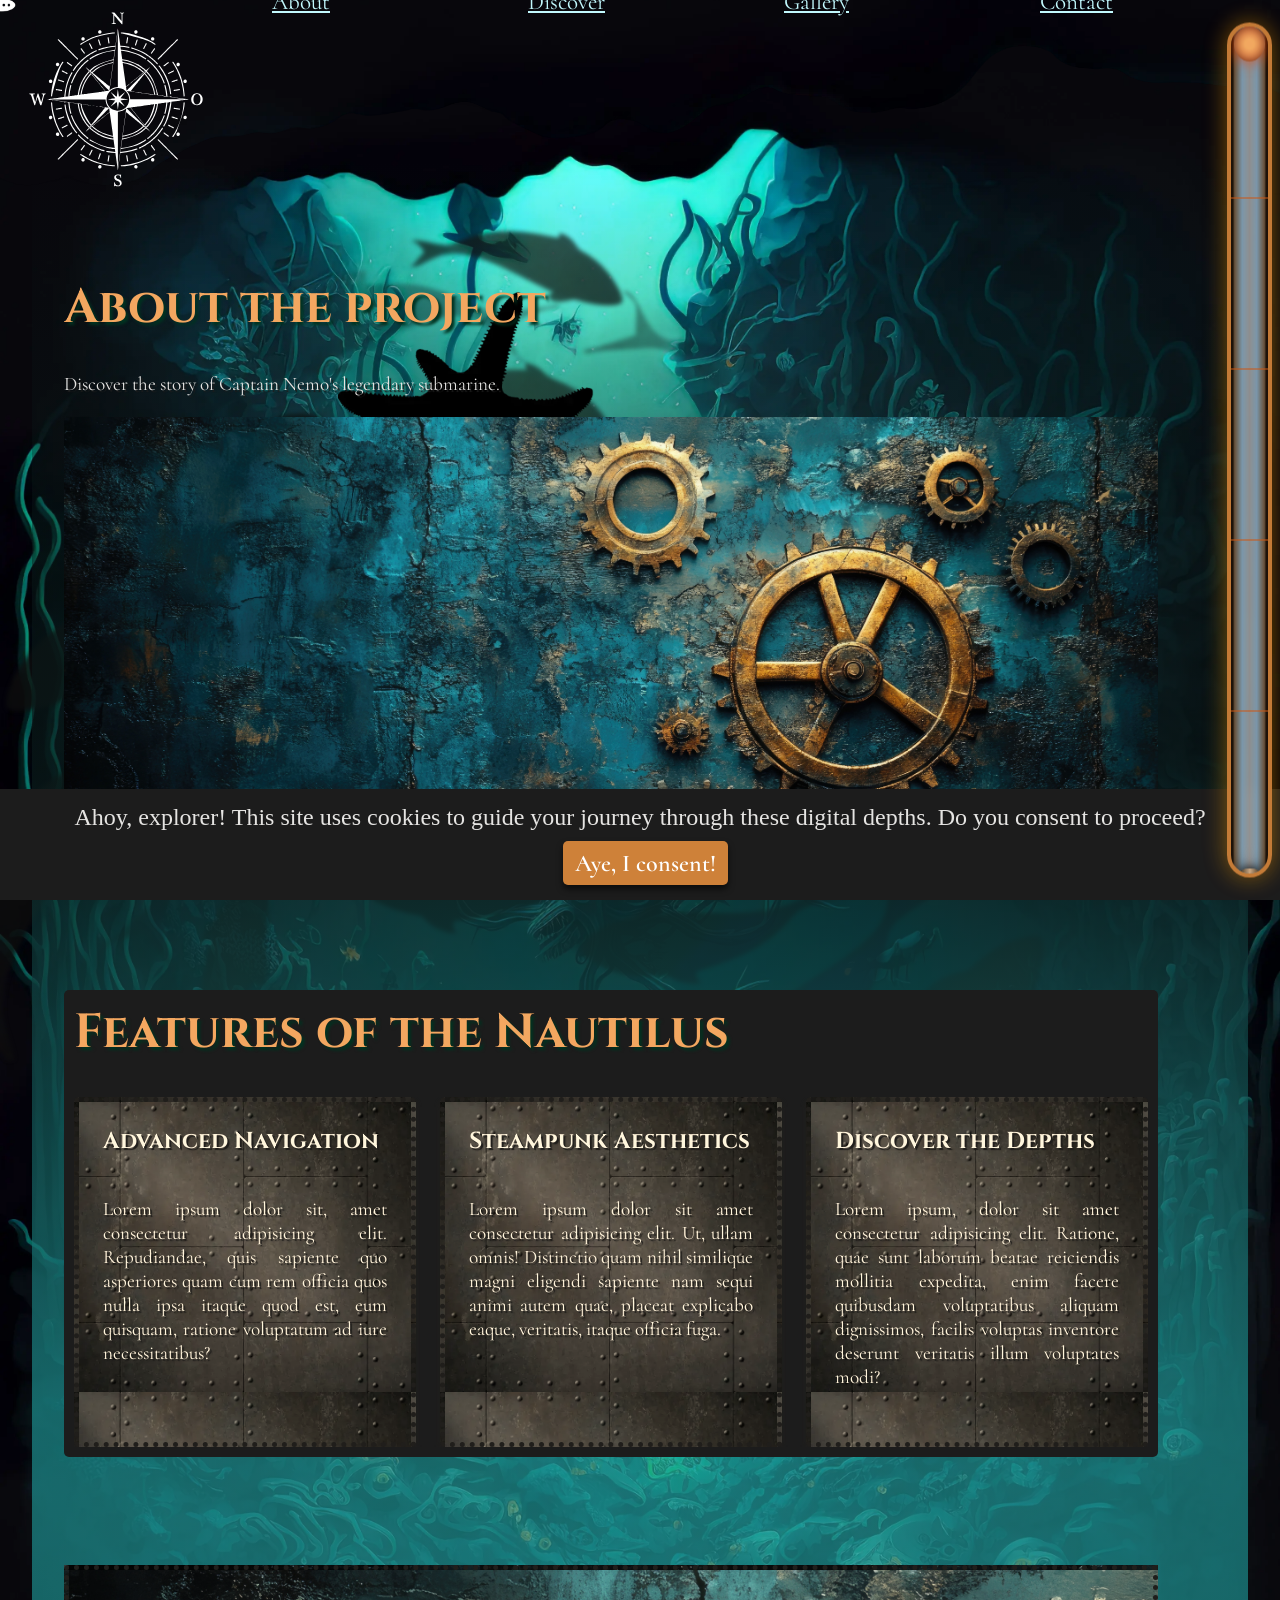
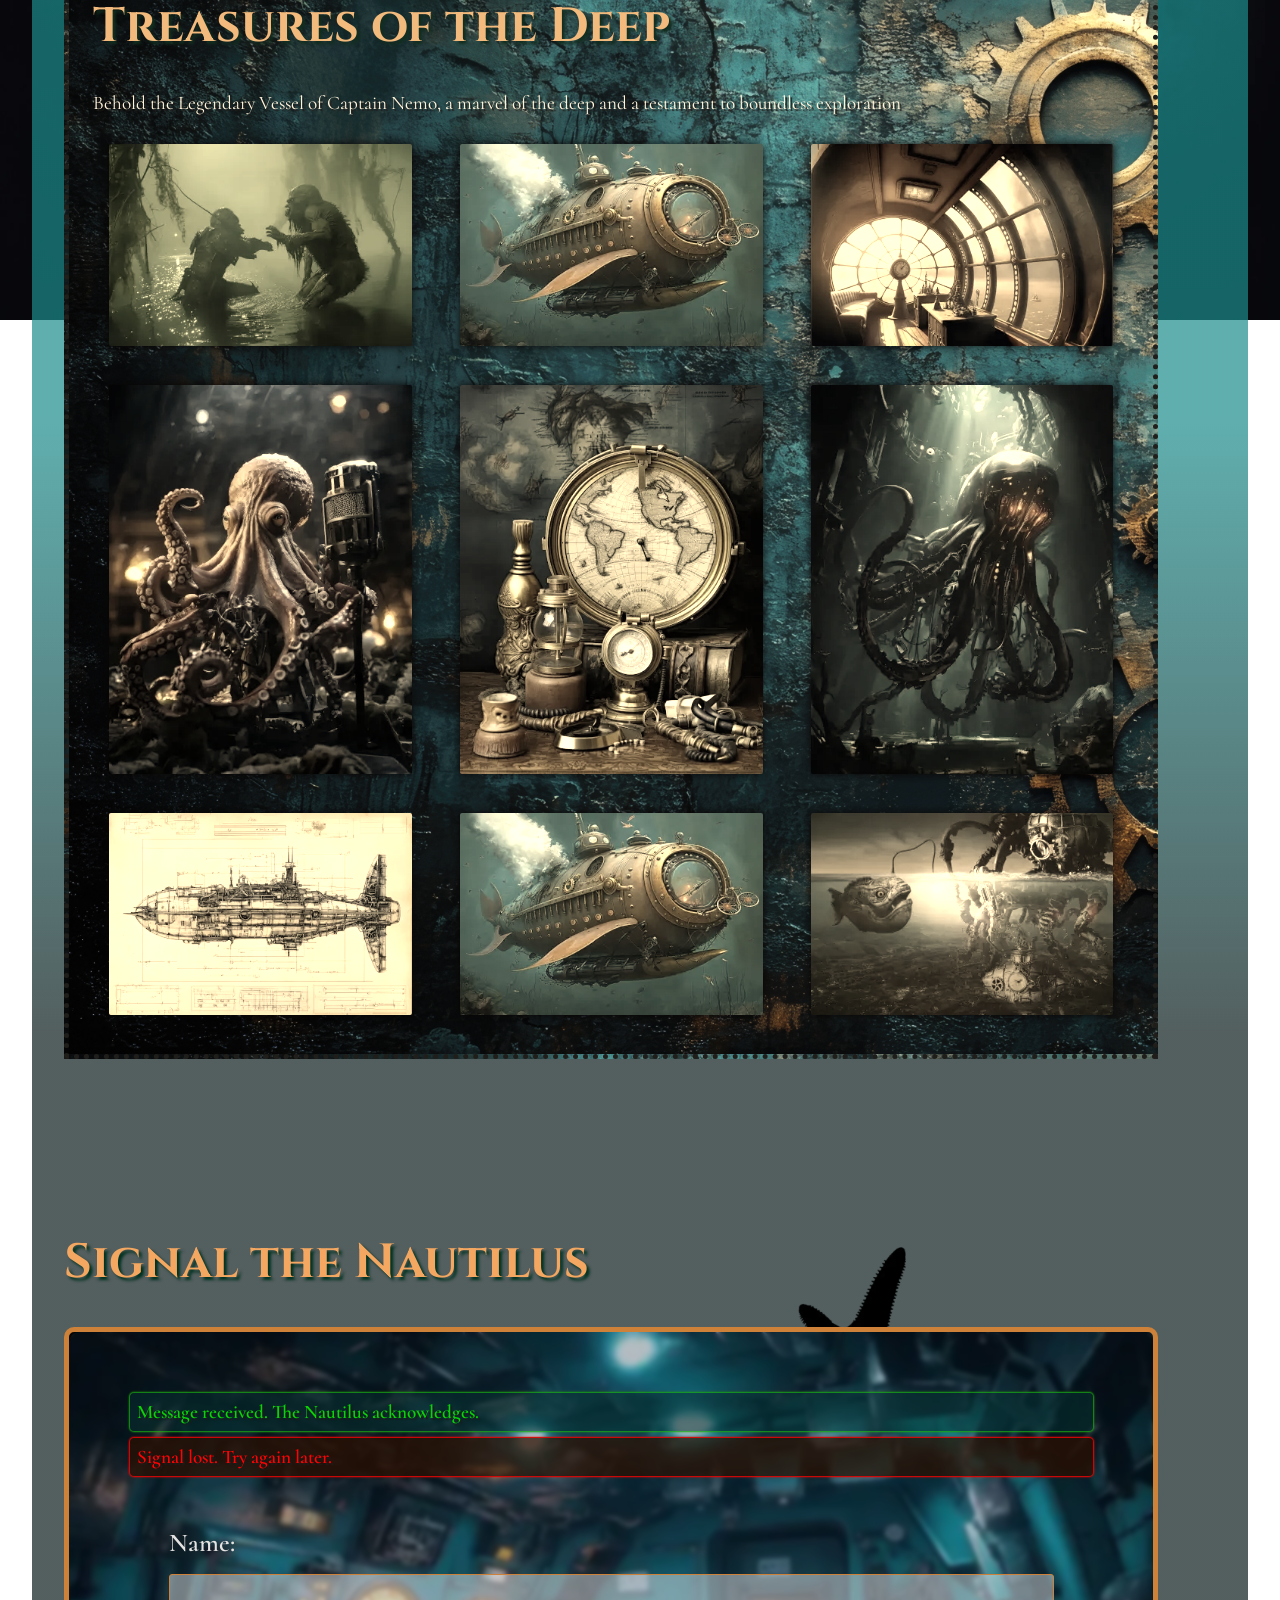
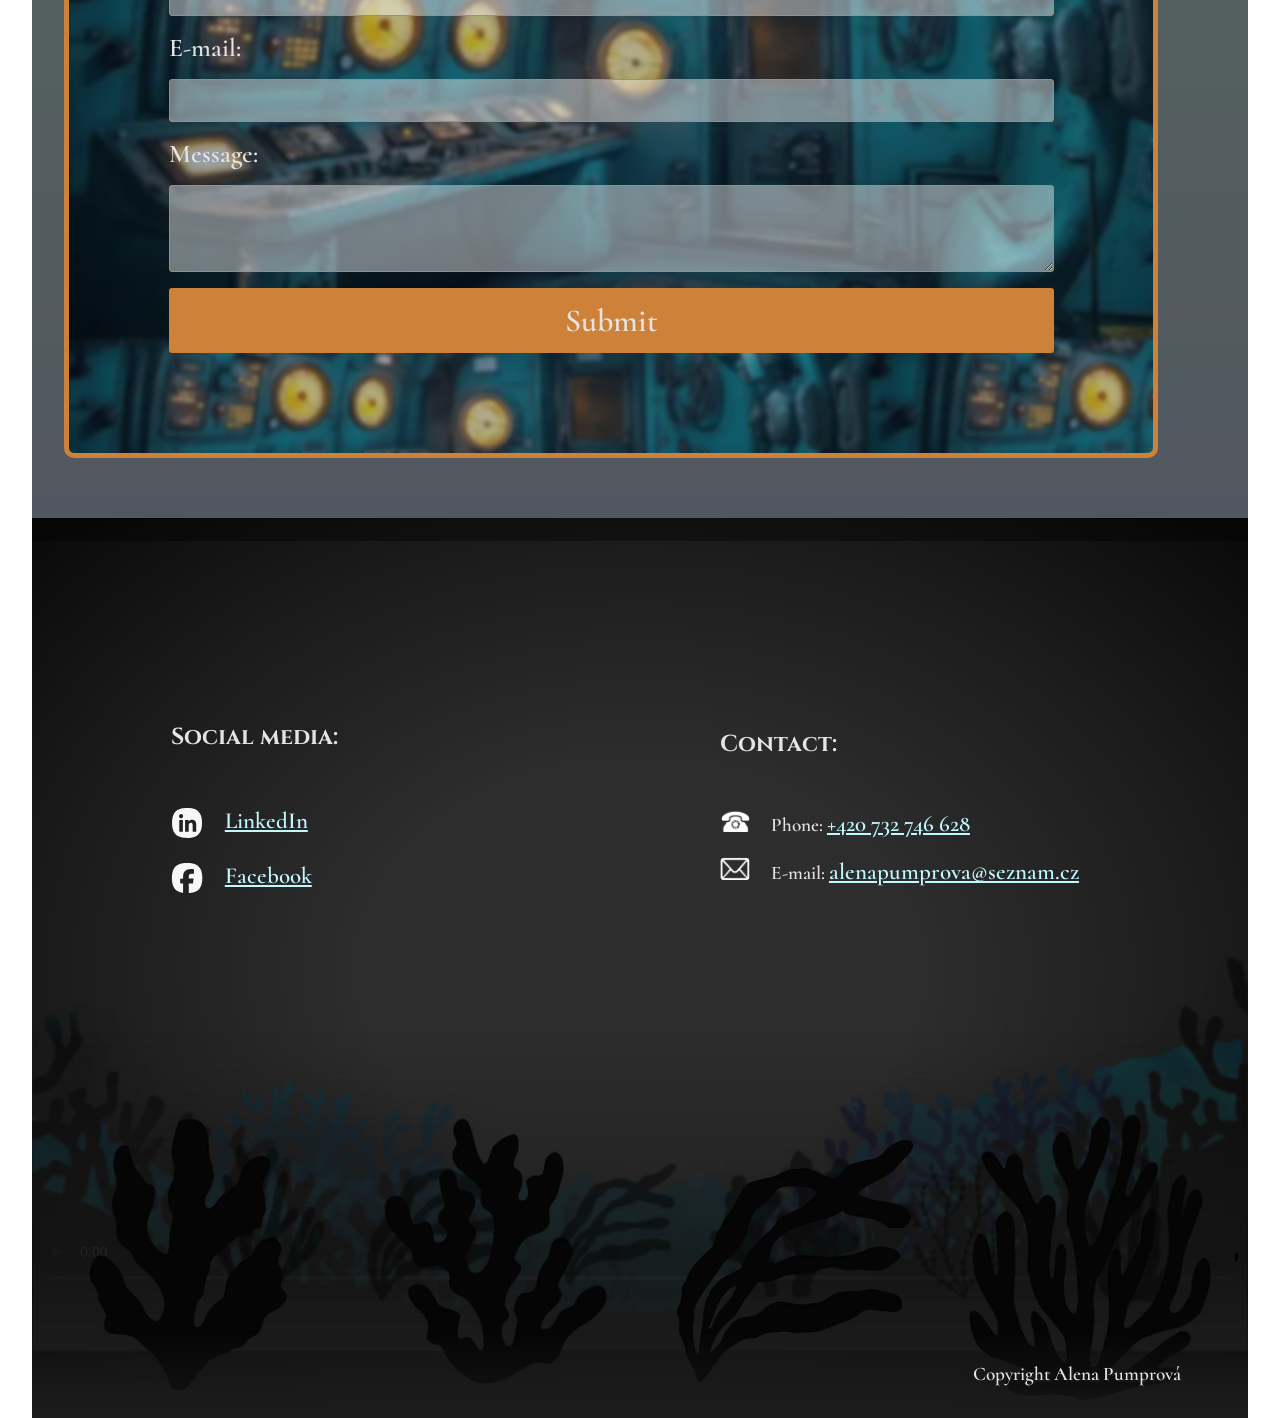
==== commit abfe1f2a: "under 480px footer optimalization" ====
--- a/index.html
+++ b/index.html
@@ -211,8 +211,8 @@
             <div class="social medium">
                 <h3>Social media:</h3>
                 <ul>
-                    <li><a href="https://www.linkedin.com/in/alena-pumprov%C3%A1-274234107/"><img class="icon net" src="img/li.svg" alt="a social network icon" width="100" height="100" loading="lazy">LinkedIn</a></li>
-                    <li><a href="https://www.facebook.com/alena.pumprova/"><img class="icon net"  src="img/fb.svg" alt="a social network icon" width="100" height="100" loading="lazy">Facebook</a></li>
+                    <li><a href="https://www.linkedin.com/in/alena-pumprov%C3%A1-274234107/"><img class="icon net" src="img/li.svg" alt="a social network icon" width="100" height="100" loading="lazy"></a><p><a href="https://www.linkedin.com/in/alena-pumprov%C3%A1-274234107/">LinkedIn</a></p></li>
+                    <li><a href="https://www.facebook.com/alena.pumprova/"><img class="icon net"  src="img/fb.svg" alt="a social network icon" width="100" height="100" loading="lazy"></a><p><a href="https://www.facebook.com/alena.pumprova/">Facebook</a></p></li>
                 </ul>
             </div>
 
@@ -220,14 +220,14 @@
                 
                 <h3>Contact:</h3>
                 <ul>
-                    <li><a href="tel:+420732746628"><img class="icon"  src="img/phone.webp" alt="Phone icon" width="250" height="250" loading="lazy"></a><p>Phone: </p><a href="tel:+420732746628">+420 732 746 628</a></li>
-                    <li><a href="mailto:alenapumprova@seznam.cz"><img class="icon"  src="img/envelope.webp" alt="E-mail icon" width="250" height="250" loading="lazy"></a><p>E-mail: </p><a href="mailto:alenapumprova@seznam.cz">alenapumprova@seznam.cz</a></li>
+                    <li><a href="tel:+420732746628"><img class="icon"  src="img/phone.webp" alt="Phone icon" width="250" height="250" loading="lazy"></a><p>Phone: <a href="tel:+420732746628">+420 732 746 628</a></p></li>
+                    <li><a href="mailto:alenapumprova@seznam.cz"><img class="icon"  src="img/envelope.webp" alt="E-mail icon" width="250" height="250" loading="lazy"></a><p>E-mail: <a href="mailto:alenapumprova@seznam.cz">alenapumprova@seznam.cz</a></p></li>
                 </ul>
             </div>
         </div>
 
         <div class="morse-container">
-            <span id="morse-code"></span>
+            <span id="morse-code"class="neon"></span>
         </div>
 
         <div class="vegetation">
--- a/style.css
+++ b/style.css
@@ -183,6 +183,7 @@
   position: relative;
   width: 100%;
   height: 11rem;
+  margin-top: 10remgit;
   background-image: url(img/top.webp);
   background-size: cover;
   z-index: 201;
@@ -226,21 +227,16 @@
   height: auto;
 }
 
-ul li a {
-  width: 100%;
-  position: absolute;
-  bottom: 2.5rem;
-  text-decoration: none;
-  text-align: center;
-  color: #c1f8fd;
+ul li p {
+  width: 100%;
+  position: relative;
+  bottom: 0rem;
+  text-align: left;
   font-weight: 600;
-  margin-bottom: 2rem;
-}
-
-ul li p {
-  position: relative;
-  bottom: 2.5rem;
   margin-bottom: 0rem;
+  padding-left: 1rem;
+  text-shadow: none;
+  word-break: break-word;
 }
 
 a {
@@ -248,6 +244,7 @@
   font-family: "Cormorant", serif;
   font-size: clamp(1rem, 1.8vw, 2rem);
   transition: transform 0.6s ease, box-shadow 0.3s ease, color 0.6s ease;
+  padding: 0;
 }
 
 a:hover {
@@ -350,7 +347,7 @@
 }
 
 h3 {
-  margin-bottom: 1.5rem;
+  margin-bottom: 1rem;
   font-family: "Cinzel", serif;
   font-size: clamp(1.4rem, 1.8vw, 2.3rem);
   color: #e5e4e2;
@@ -835,24 +832,39 @@
 }
 
 .morse-container {
+  display: block;
+  position: relative;
+  left: 0%;
+  width: 500px;
+  height: 100px;
   text-align: center;
-  font-size: 1.8rem;
+  font-size: 4.8rem;
   font-family: "Courier New", monospace;
   color: #e5e4e2;
-  background: rgba(0, 0, 0, 0.5);
   padding: 10px;
-  border-radius: 5px;
   width: -moz-fit-content;
   width: fit-content;
   margin: 0 auto;
+  z-index: 300;
+}
+
+.morse-dot, .morse-dash {
+  color: rgb(244, 244, 240);
+  text-shadow: 0 0 10px #b1fdfe, 0 0 20px #80fdff, 0 0 40px #4ffcff, 0 0 80px #1efbff, 0 0 100px #00e9ec, 0 0 200px #00cccf, 0 0 300px #8ff9fa, 0 0 500px rgba(224, 254, 255, 0.8470588235);
 }
 
 .morse-dot {
-  animation: morseBlink 0.2s infinite alternate;
+  animation: morseBlink 0.3s infinite alternate;
 }
 
 .morse-dash {
-  animation: morseBlink 0.6s infinite alternate;
+  animation: morseBlink 0.8s infinite alternate;
+  font-weight: 900;
+}
+
+.morse-space {
+  display: inline-block;
+  width: 15px; /* Delší mezera pro lepší čitelnost */
 }
 
 #foot-video {
@@ -916,6 +928,7 @@
 
 .medium ul li a {
   position: relative;
+  bottom: 0rem;
   width: auto;
   text-align: left;
   margin-bottom: 0% !important;
@@ -1271,7 +1284,7 @@
     margin: 0 auto;
   }
   .about-content .description {
-    padding: 460px 20px 20px 20px;
+    padding: 40px 20px 20px 20px;
   }
   .features {
     min-height: 1100px;
@@ -1287,6 +1300,55 @@
     max-width: 350px;
     height: auto;
   }
+  .medium {
+    display: flex;
+    align-items: center;
+    position: relative;
+    top: 15px;
+    flex-direction: column;
+    width: 30%;
+    max-width: 220px;
+    justify-content: flex-start;
+  }
+  h3 {
+    margin-bottom: 0.2rem;
+    text-align: center;
+    font-size: clamp(1.2rem, 1.7vw, 2.3rem);
+  }
+  .medium ul {
+    display: flex;
+    flex-direction: column;
+    justify-content: center;
+    align-items: center;
+  }
+  .medium ul li {
+    display: flex;
+    flex-direction: column;
+    align-items: center;
+    list-style-type: none;
+    word-wrap: break-word;
+  }
+  .medium ul li a {
+    position: relative;
+    margin-bottom: 0% !important;
+    padding: 0 !important;
+    text-align: center !important;
+    word-break: break-word;
+    font-size: clamp(1.1rem, 2.5vw, 3rem);
+  }
+  .icon {
+    padding: 0;
+    margin-top: 0.5rem;
+    margin-bottom: 0.2rem;
+  }
+  ul li p {
+    top: 0rem;
+    padding: 0%;
+    text-align: center;
+  }
+  .morse-container {
+    max-width: 450px;
+  }
 }
 @media (max-width: 350px) {
   .container {
@@ -1297,11 +1359,9 @@
     max-width: 332px;
     margin: 0 auto;
   }
-  .description {
+  .about-content .description {
+    padding: 20px;
     min-width: 200px;
-  }
-  .about-content .description {
-    padding: 600px 20px 20px 20px;
   }
   .features {
     min-height: 1200px;
@@ -1368,12 +1428,4 @@
   100% {
     transform: translateX(70vw) translateY(0vh) scale(0.8);
   }
-}
-@keyframes morseBlink {
-  0% {
-    opacity: 1;
-  }
-  100% {
-    opacity: 0;
-  }
 }/*# sourceMappingURL=style.css.map */
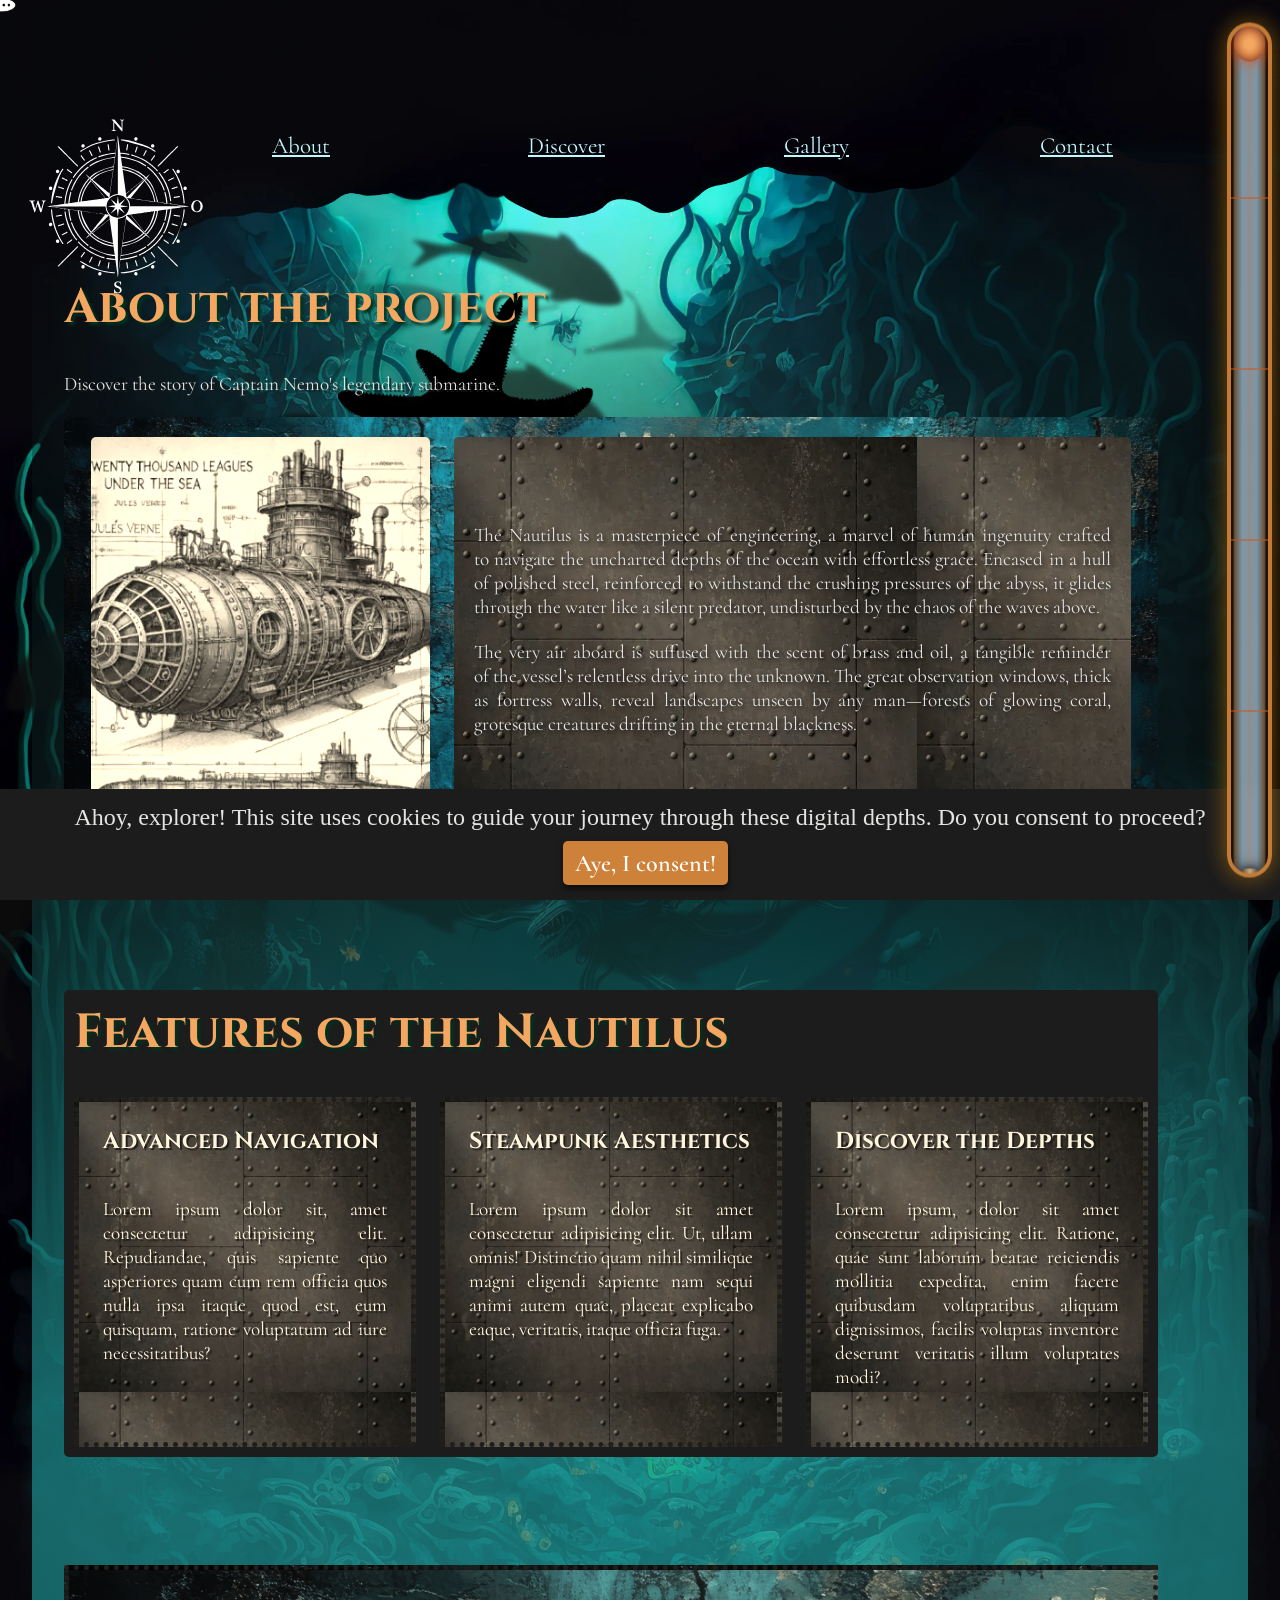
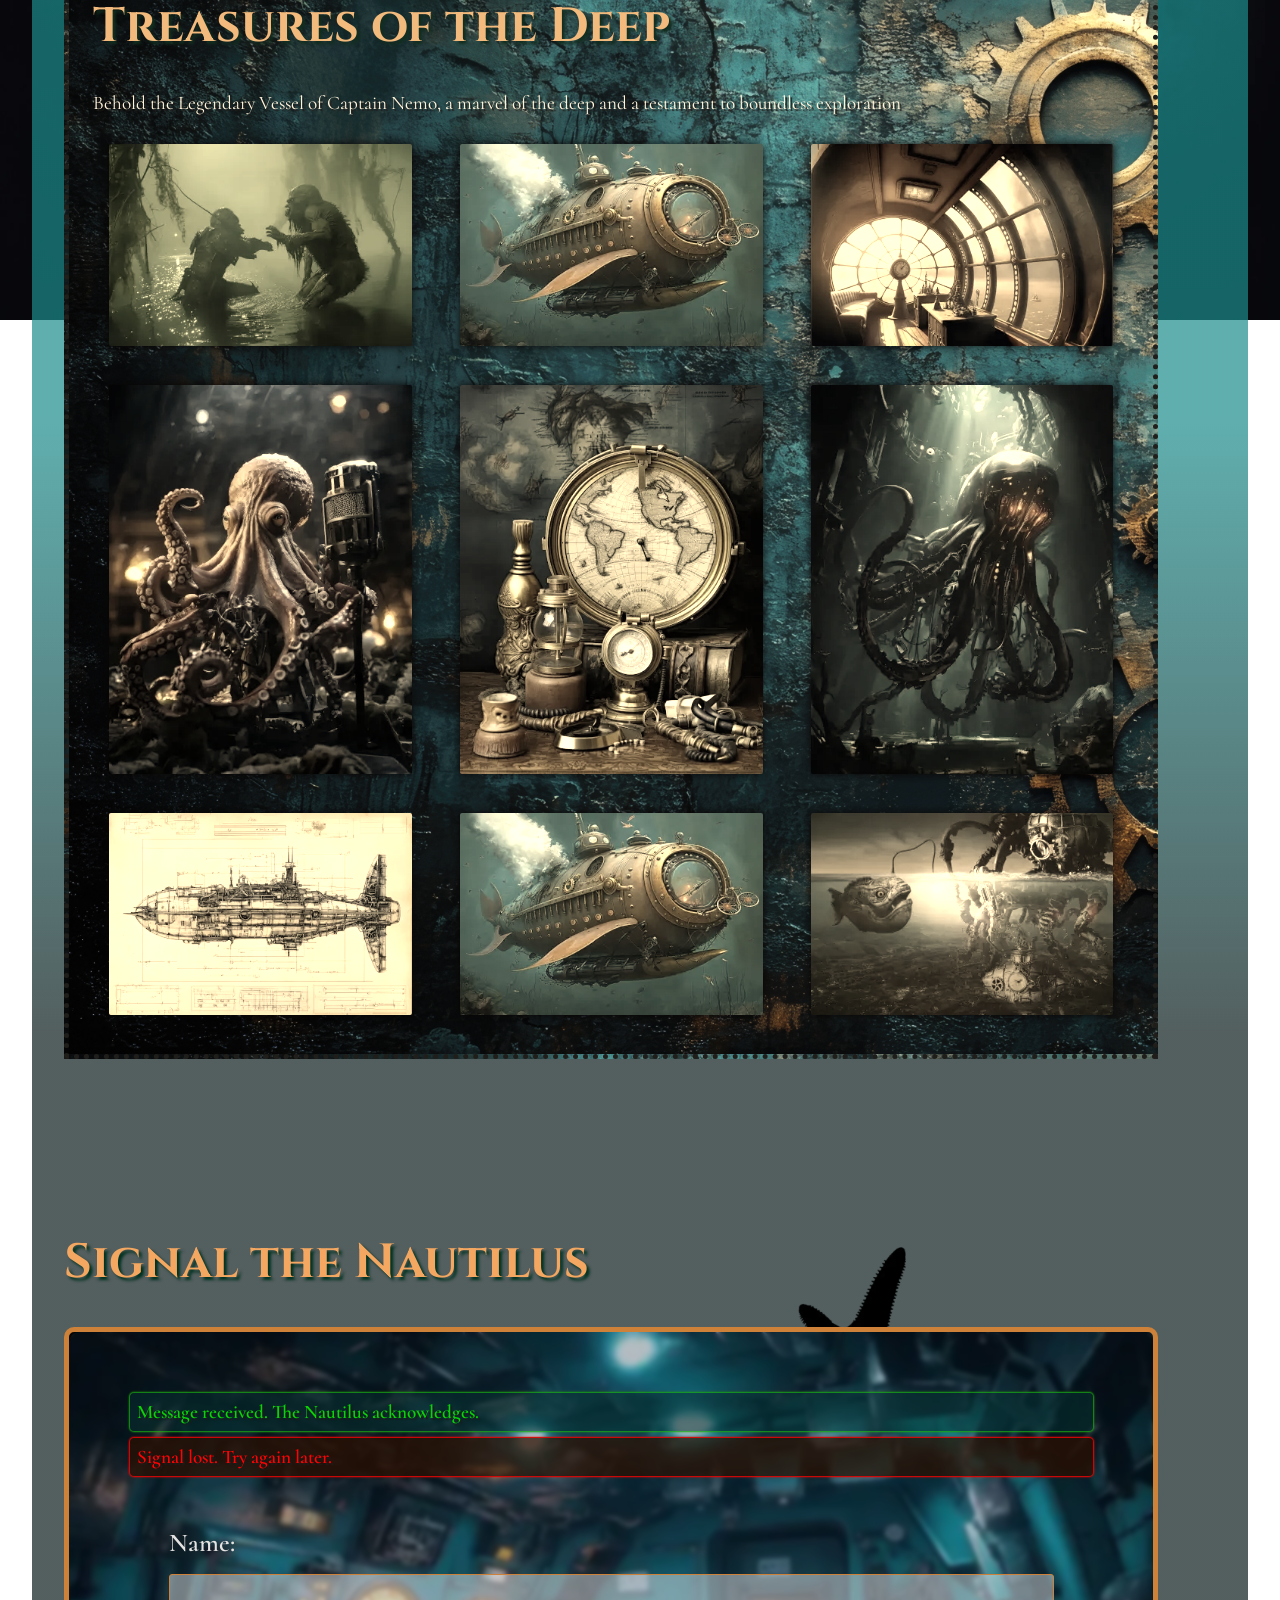
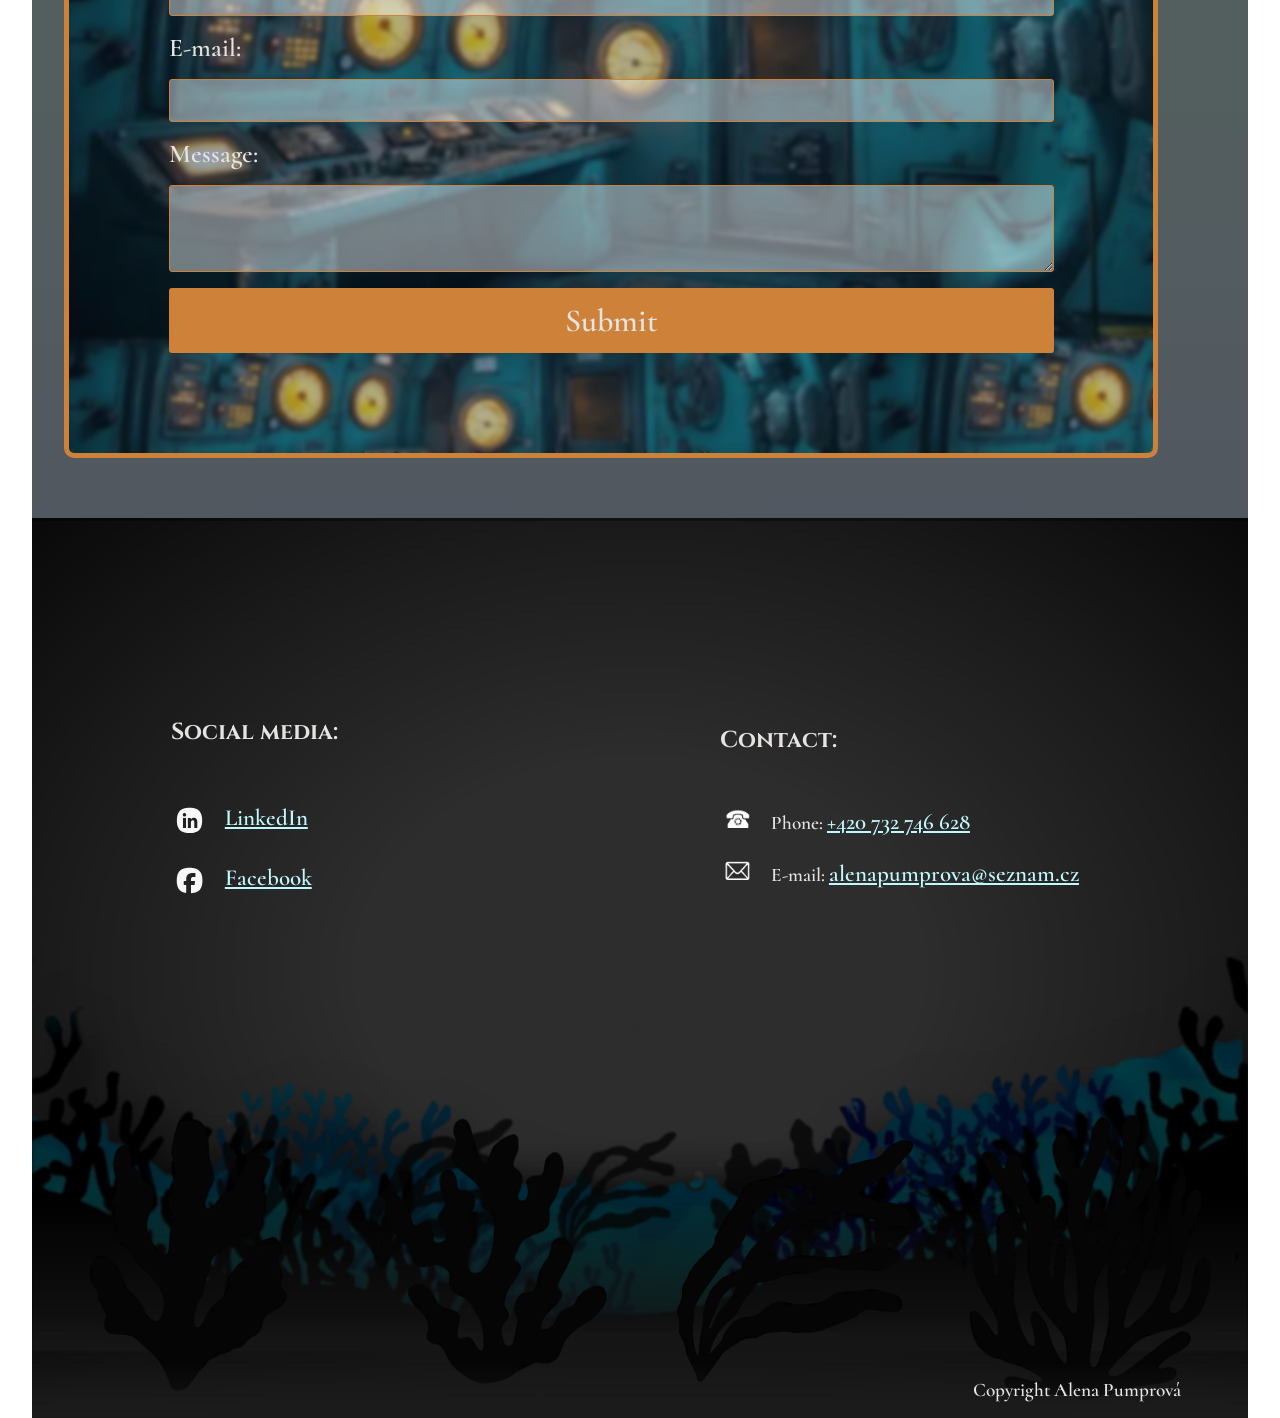
==== commit 6c1b1cda: "footer, header padding" ====
--- a/index.html
+++ b/index.html
@@ -7,6 +7,7 @@
     <meta name="description" content="Dive into the depths of Jules Verne's 20,000 Leagues Under the Sea. Explore an uncanny underwater world, filled with adventure, mystery, and the wonders of Nautilus.">
     <meta name="keywords" content="20 000 Miles Under the Sea, Verne, steampunk">
     <meta name="author" content="Alena Pumprová">
+    <meta name="robots" content="noindex, nofollow">
     <link rel="icon" href="favicon2/favicon.ico">
     <link rel="icon" href="favicon2/favicon-16x16.png" type="image/png" sizes="16x16">
     <link rel="icon" href="favicon2/favicon-32x32.png" type="image/png" sizes="32x32">
@@ -14,7 +15,7 @@
     <link rel="icon" href="favicon2/android-chrome-512x512.png" type="image/png" sizes="512x512">
     <link rel="apple-touch-icon" href="favicon/apple-touch-icon.png">
     <link rel="manifest" href="favicon2/site.webmanifest">
-    <link rel="stylesheet" href="style.css?v=12">
+    <link rel="stylesheet" href="style.css?v=14">
     <link rel="stylesheet" href="lightbox.css" media="print" onload="this.onload=null;this.media='all';">
     <link rel="preload" as="image" href="img/nautilus.webp" type="image/webp">
     <link rel="preload" href="img/steel.webp" as="image">
--- a/style.css
+++ b/style.css
@@ -183,14 +183,16 @@
   position: relative;
   width: 100%;
   height: 11rem;
-  margin-top: 10remgit;
+  margin-top: 10rem;
   background-image: url(img/top.webp);
   background-size: cover;
   z-index: 201;
 }
 
 .logo {
-  padding-top: 2%;
+  position: relative;
+  top: -2rem;
+  padding-top: 0%;
   margin-left: 10%;
   transition: transform ease, box-shadow 1s ease;
   transition: all 0.6s ease-in-out;
@@ -836,7 +838,7 @@
   position: relative;
   left: 0%;
   width: 500px;
-  height: 100px;
+  height: 150px;
   text-align: center;
   font-size: 4.8rem;
   font-family: "Courier New", monospace;
@@ -869,6 +871,7 @@
 
 #foot-video {
   position: relative;
+  top: -3.6rem;
   width: 100%;
   height: 100vh;
   -o-object-fit: cover;
@@ -938,7 +941,7 @@
 .icon {
   position: relative;
   bottom: 0%;
-  padding-right: 5px;
+  padding: 5px;
   width: 35px;
   height: auto;
 }
@@ -946,7 +949,7 @@
 .bottom-foot {
   background: linear-gradient(180deg, rgba(0, 0, 0, 0), rgba(28, 28, 28, 0.7490196078));
   display: flex;
-  padding: 2rem;
+  padding: 1rem 2rem;
   justify-content: end;
   align-items: center;
   position: absolute;
@@ -957,6 +960,7 @@
 
 footer p {
   position: relative;
+  bottom: 0%;
   right: 3%;
   font-weight: 600;
   z-index: 100;
@@ -1003,8 +1007,8 @@
 
 .vegetation-background {
   width: 100%;
-  background: linear-gradient(rgba(28, 28, 28, 0), #1c1c1c);
-  height: 12rem;
+  background: linear-gradient(rgba(28, 28, 28, 0), rgba(28, 28, 28, 0), #141414);
+  height: 15rem;
   z-index: 10;
   position: absolute;
   bottom: 0rem;
@@ -1017,8 +1021,8 @@
 .vegetation-background img {
   position: relative;
   height: 10rem;
-  bottom: -35%;
-  opacity: 0.5;
+  bottom: -25%;
+  opacity: 0.8;
   filter: blur 2px !important;
   left: 12%;
 }
@@ -1040,8 +1044,8 @@
   bottom: 0%;
   width: 100%;
   z-index: 0;
-  opacity: 0.5;
-  filter: blur(1px) brightness(0.5);
+  opacity: 1;
+  filter: blur(1px) brightness(0.4);
 }
 
 .sea-bottom-2 {
@@ -1052,7 +1056,7 @@
 /** Queries **/
 @media (min-width: 868px) {
   nav {
-    padding-top: 7rem;
+    padding-top: 11rem;
     height: 20rem;
   }
   .container {
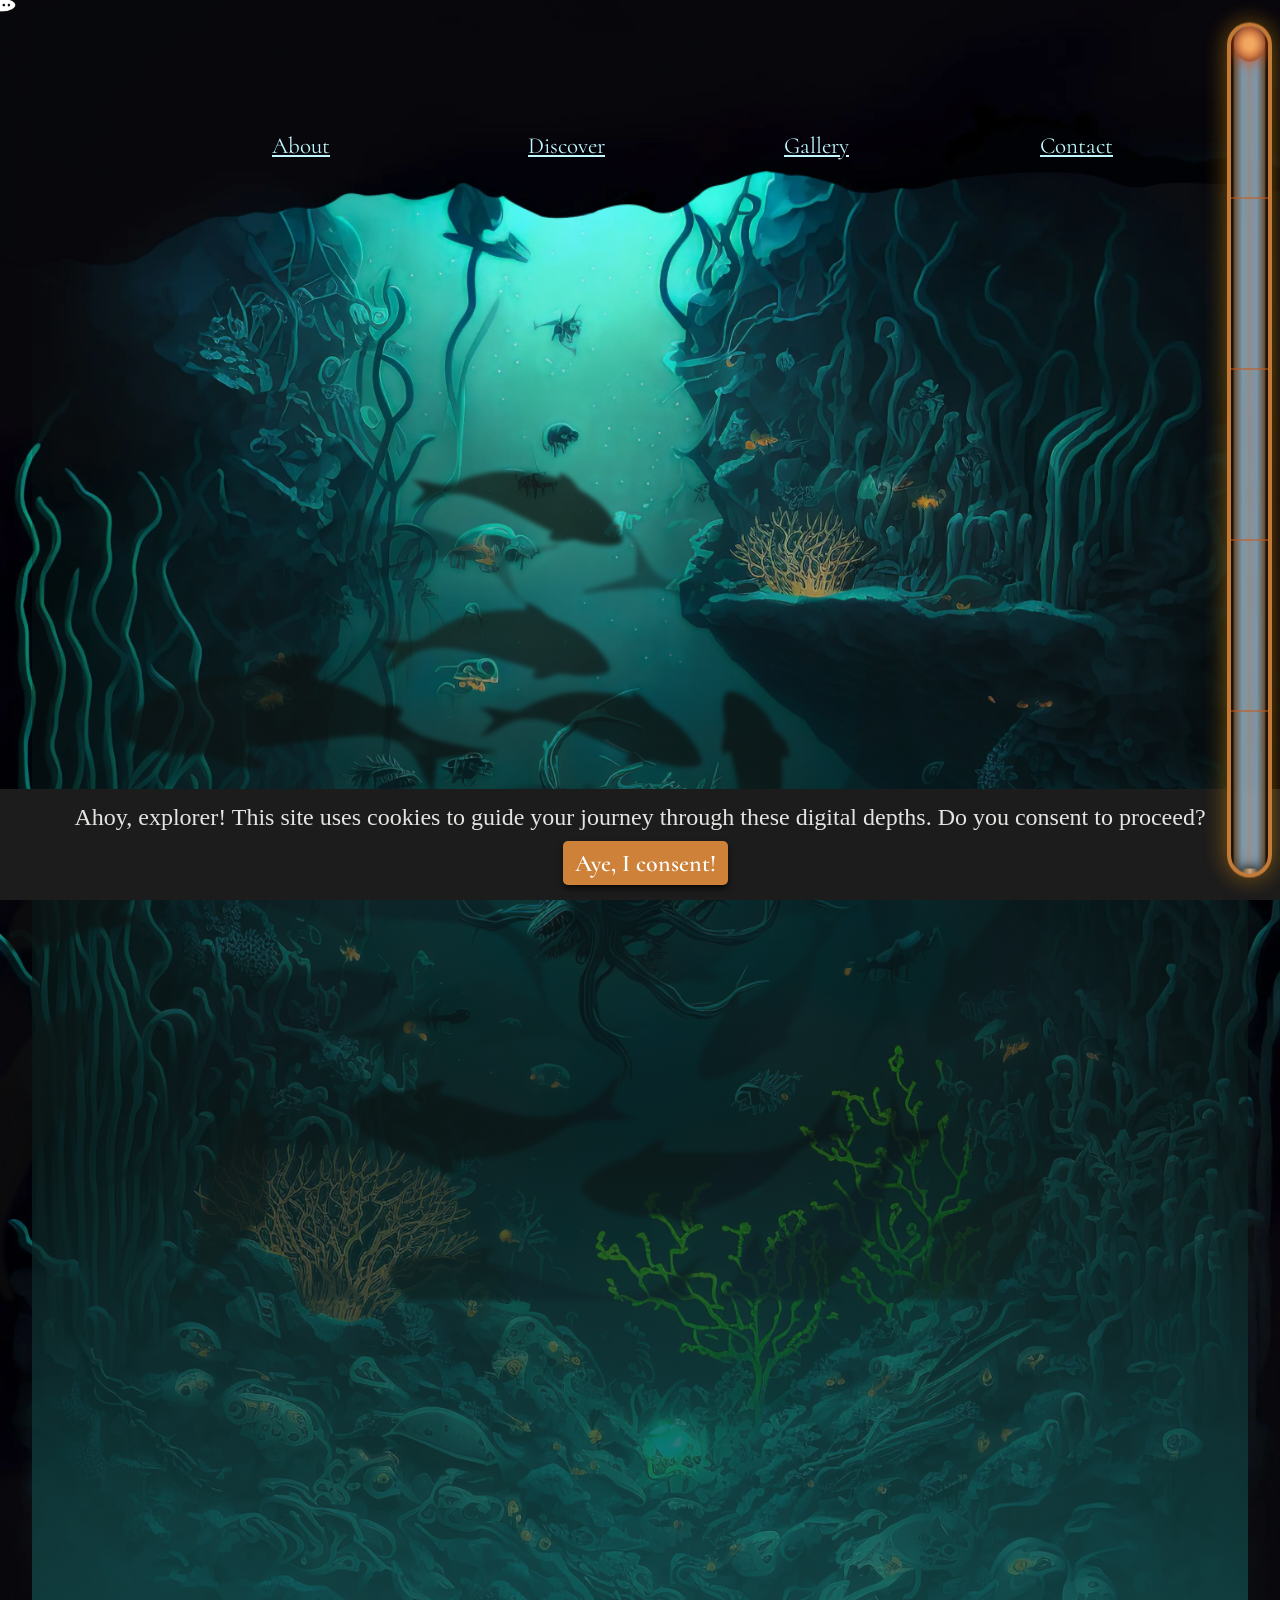
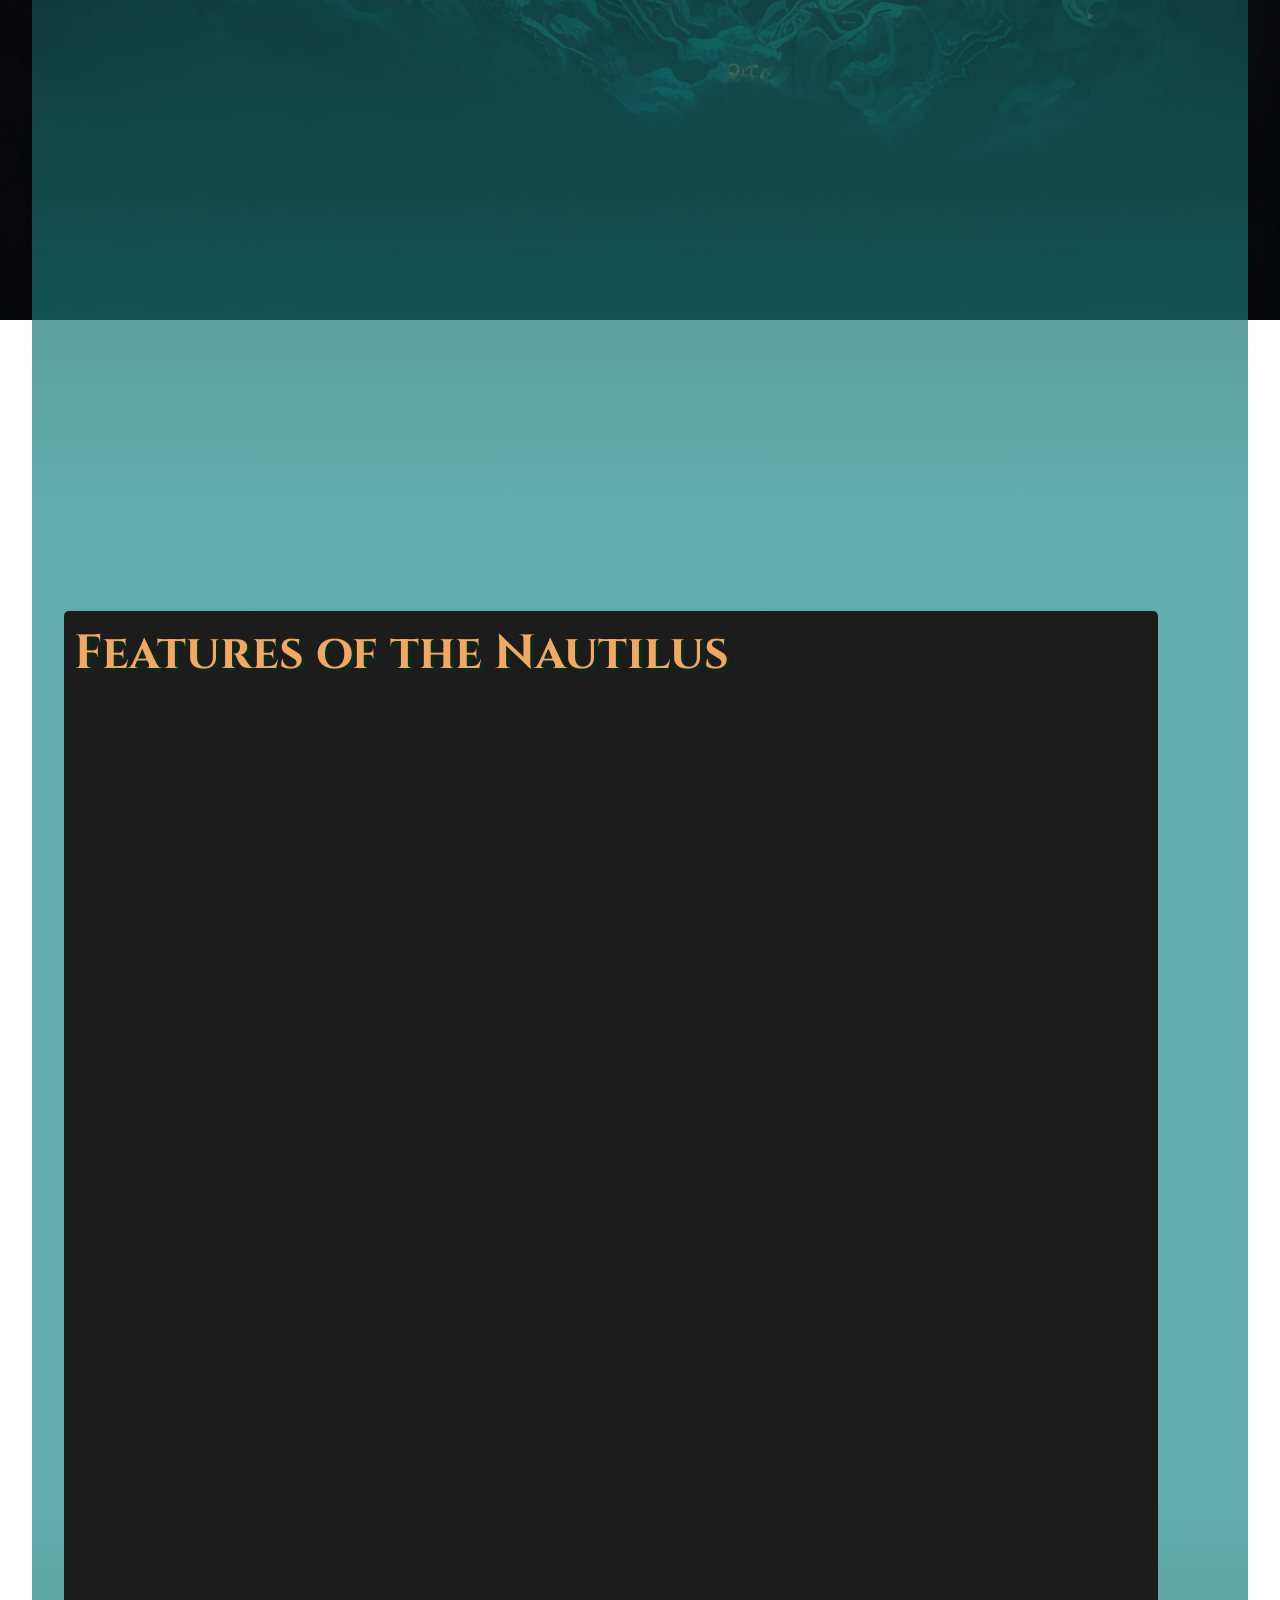
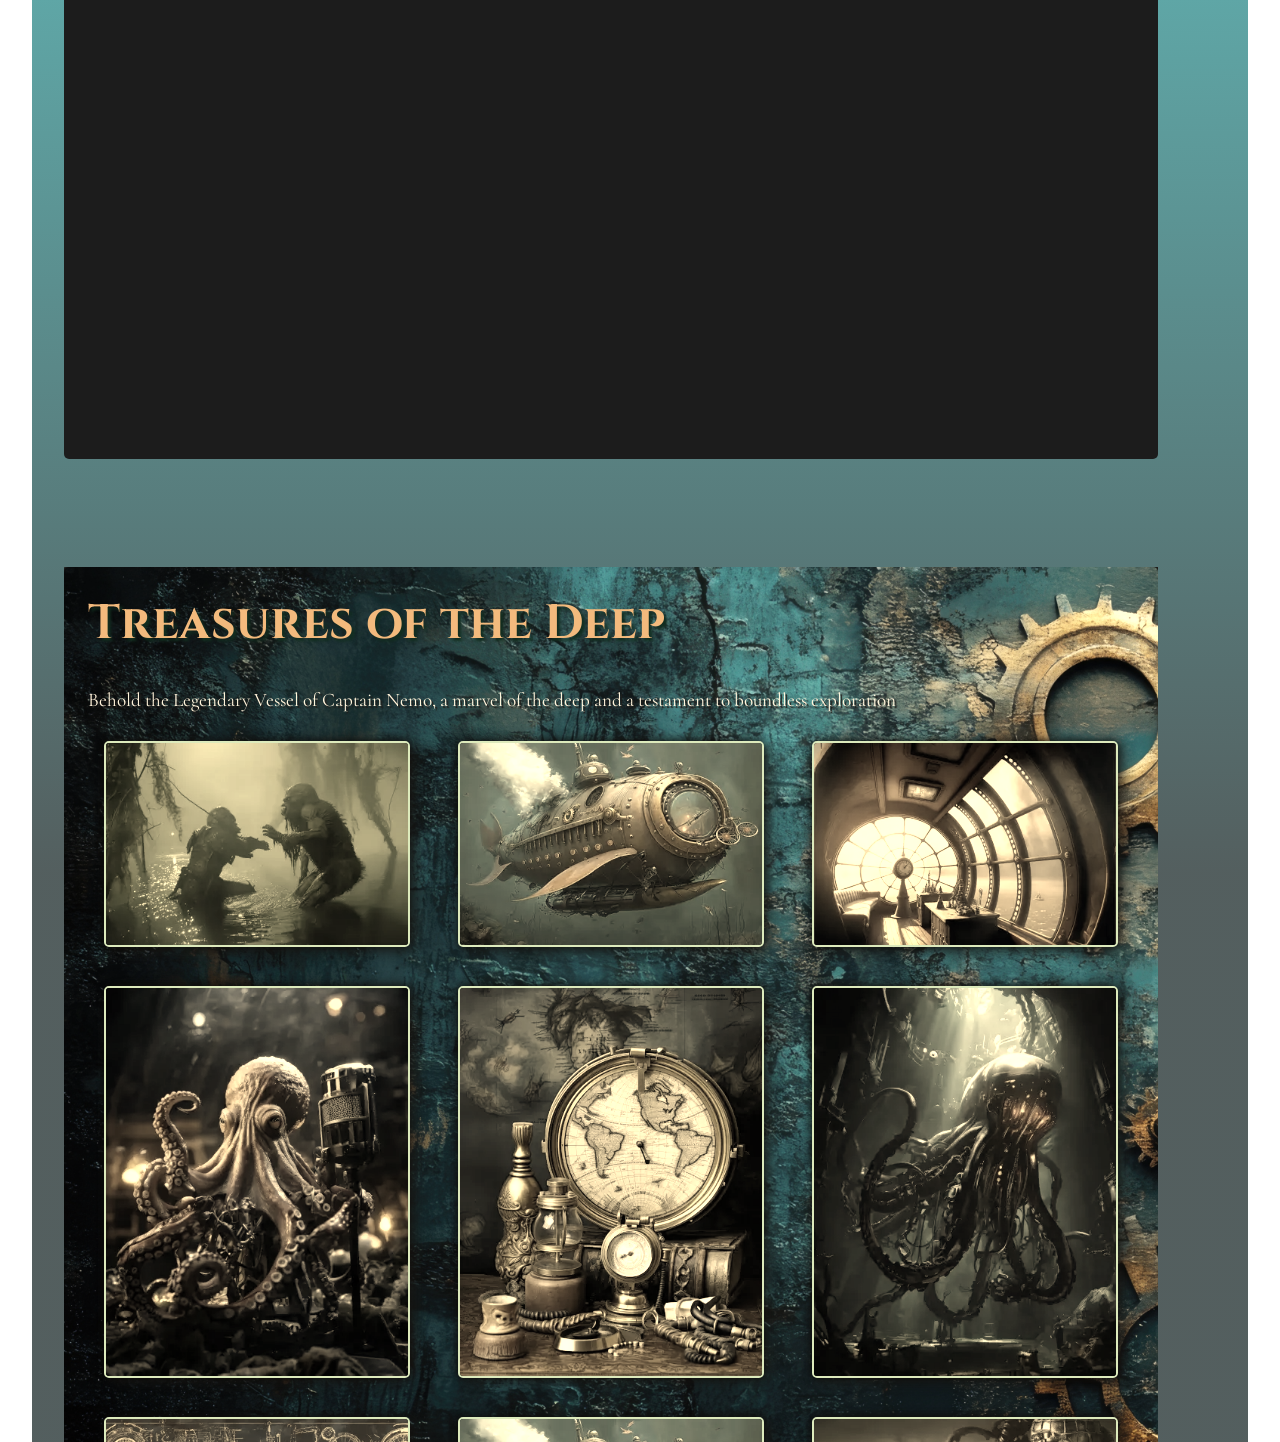
==== commit 71df2cfa: "shadows, navigation background, fixing scrollbar z-index" ====
--- a/index.html
+++ b/index.html
@@ -97,7 +97,8 @@
                     <h2>About the&nbsp;project</h2>
                     <img class="left" src="img/starfish.webp" alt="a starfish" width="350" height="335">
             </div> 
-                <p>Discover the&nbsp;story of&nbsp;Captain Nemo's legendary submarine.</p>
+                <p class="introduction features">Discover the&nbsp;story of&nbsp;Captain Nemo's legendary submarine, the&nbsp;Nautilus, an&nbsp;engineering marvel that defied the&nbsp;boundaries of&nbsp;science and&nbsp;exploration, venturing into the uncharted depths of&nbsp;the&nbsp;ocean with unmatched grace and&nbsp;mystery.</p>
+                <!-- <hr> -->
                 <div class="two">
                     <div class="about-content">
                         <img src="img/nautilus.webp" alt="Nautilus Image" width="445" height="445" fetchpriority="high" decoding="async" loading="eager">
--- a/style.css
+++ b/style.css
@@ -58,6 +58,9 @@
 
 /*** Hloubkoměr ***/
 .content {
+  display: flex;
+  flex-direction: column;
+  align-items: center;
   overflow-y: scroll !important; /* Umožní skrytý scrollbar */
   scroll-behavior: smooth;
   position: relative;
@@ -77,7 +80,7 @@
   height: 90vh;
   background: rgba(0, 0, 0, 0.5);
   border-radius: 10px;
-  z-index: 1000;
+  z-index: 2000;
   display: flex;
   align-items: flex-start;
   justify-content: center;
@@ -205,7 +208,6 @@
 .logo img {
   width: clamp(80px, 15vw, 180px);
   height: auto;
-  margin-top: 1rem;
   height: auto;
   filter: invert(1);
   animation: gear-spin 5s linear infinite;
@@ -310,7 +312,7 @@
 }
 
 #about {
-  padding: 20px 0px;
+  padding: 40px 0px 20px 0px;
 }
 
 img {
@@ -371,6 +373,14 @@
   border: none;
   margin-top: 10vh;
   z-index: 10;
+}
+
+.introduction {
+  display: block;
+  padding: 1rem 3rem !important;
+  background-color: rgba(28, 28, 28, 0.7098039216) !important;
+  margin: 0;
+  min-height: 100px !important;
 }
 
 /* Základní rozvržení */
@@ -389,6 +399,7 @@
   display: flex;
   flex-direction: column;
   justify-content: center;
+  box-shadow: rgba(28, 28, 28, 0.4588235294) 5px 3px 15px;
 }
 
 /* Obrázek */
@@ -403,14 +414,18 @@
   border-radius: 5px;
   filter: sepia(0.5);
   transition: all, 0.6s, ease-in-out;
+  box-shadow: rgba(28, 28, 28, 0.4588235294) 5px 3px 15px;
 }
 
 img:not(.logo img):hover {
-  filter: brightness(1.1);
+  filter: brightness(1.1) saturate(1.5);
+  border: none;
+  border-radius: 2px;
 }
 
 /* Text */
 .description {
+  box-shadow: rgba(28, 28, 28, 0.4588235294) 5px 3px 15px;
   display: flex;
   align-items: flex-start;
   position: relative;
@@ -423,6 +438,7 @@
   background: none; /* Zabrání překrytí pozadí */
   max-width: 60rem;
   will-change: transform; /* Optimalizace vykreslování */
+  filter: sepia(0.4);
 }
 
 /* Pseudo-prvek pro aplikaci filtru pouze na pozadí */
@@ -436,7 +452,6 @@
   background-image: url(img/steel.webp);
   background-size: contain;
   background-repeat: repeat;
-  filter: sepia(0.4); /* Filtr se aplikuje jen na pozadí */
   z-index: -1; /* Udrží pozadí pod textem */
 }
 
@@ -475,7 +490,7 @@
   content-visibility: auto;
   contain-intrinsic-size: 1000px 1113px;
   position: absolute;
-  top: 0rem;
+  top: 15rem;
   left: -15vw;
   background-image: url(img/shoal.webp);
   background-size: cover;
@@ -520,14 +535,13 @@
   background-size: contain;
   background-repeat: repeat;
   padding: 1.5rem;
-  border: #1c1c1c 5px dotted;
   border-radius: 5px;
   box-shadow: 0 4px 6px #1c1c1c;
 }
 
 .black {
   background-color: #1c1c1c;
-  border-radius: 5px;
+  border-radius: 2px;
   box-shadow: 0px 0px 4px rgba(0, 0, 0, 0.7);
 }
 
@@ -557,8 +571,10 @@
   max-height: auto !important;
   -o-object-fit: cover;
      object-fit: cover;
-  border-radius: 2px;
-  filter: drop-shadow(0 0 0.3rem rgb(12, 0, 2)) sepia(0.5);
+  border: 2px solid #27F2DE;
+  border-radius: 5px;
+  filter: drop-shadow(0 0 0.3rem rgb(12, 0, 2)) sepia(0.7);
+  box-shadow: rgba(28, 28, 28, 0.4588235294) 5px 3px 15px;
 }
 
 .starfish {
@@ -606,16 +622,24 @@
 }
 
 .window {
-  width: 100%;
-  margin: 0 auto;
-  padding: 5%;
-  position: relative;
-  border: 5px solid #ce8139;
-  border-radius: 10px;
+  display: flex;
+  flex-direction: column;
+  align-items: center;
+  justify-content: center;
+  width: 100%;
+  padding: 2%;
+  position: relative;
+  border: 1px solid #ce8139;
+  border-radius: 2px;
   overflow: hidden;
-  background-image: url("img/engine-room.webp");
+  background: none;
   z-index: 2;
   background-color: transparent;
+}
+
+.window:hover::before {
+  border: 1px solid #c1f8fd;
+  filter: brightness(1.3);
 }
 
 /* Obrázek na pozadí */
@@ -626,9 +650,11 @@
   left: 0;
   width: 100%;
   height: 100%;
-  background-image: url("img/engine-room.webp");
-  background-size: contain;
+  background-image: url("img/room1.webp");
+  border: 1px solid #ce8139;
+  background-size: cover;
   background-repeat: no-repeat;
+  filter: blur(0px);
   border-radius: inherit;
   z-index: -3; /* Pod vším */
 }
@@ -641,11 +667,16 @@
   left: 0;
   width: 100%;
   height: 100%;
-  background: rgba(13, 38, 58, 0.3);
-  -webkit-backdrop-filter: blur(2px);
-          backdrop-filter: blur(2px);
+  background: rgba(13, 38, 58, 0.4);
+  -webkit-backdrop-filter: blur(1px);
+          backdrop-filter: blur(1px);
   border-radius: inherit;
   z-index: -2;
+}
+
+.window:hover::after {
+  -webkit-backdrop-filter: blur(0px);
+          backdrop-filter: blur(0px);
 }
 
 #contact {
@@ -655,15 +686,17 @@
 }
 
 .contact form {
+  display: flex;
+  flex-direction: column;
+  align-items: center;
+  justify-content: center;
   width: 100%;
   height: 100%;
   position: relative;
   background: none;
-  display: flex;
-  flex-direction: column;
   gap: 1rem;
   border-radius: inherit;
-  padding: 5vh;
+  padding: 5vh 0vh;
   overflow: hidden;
   z-index: 1;
 }
@@ -678,14 +711,19 @@
   background: none;
   filter: blur(1px);
   z-index: -1;
-  border-radius: 10px;
+  border-radius: 2px;
 }
 
 .contact form label {
+  width: 80%;
+  border-radius: 25px;
+  cursor: pointer;
+  margin-bottom: 10px;
   font-family: "Cormorant", serif;
   color: #e5e4e2;
   font-size: clamp(1.5rem, 2vw, 2rem);
   font-weight: 600;
+  margin-bottom: 0 !important;
 }
 
 form:hover {
@@ -693,22 +731,28 @@
 }
 
 .form-result {
-  border-radius: 5px;
+  cursor: none !important;
+  width: 80%;
+  border-radius: 25px;
+  cursor: pointer;
+  margin-bottom: 10px;
   font-weight: 600;
   text-shadow: 2px 1px #00040a;
   transition: 0.5s;
   cursor: pointer;
-  text-align: center;
+  text-align: center !important;
   color: #e5e4e2;
   font-family: "Cormorant", serif;
   font-size: clamp(1.2rem, 1.5vw, 2.5rem);
   text-shadow: #1c1c1c 2px 2px 1px;
   text-align: justify;
-  margin: 5px;
-  padding: 7px;
+  margin: 10px;
+  margin-bottom: -10px;
+  padding: 1rem;
 }
 
 .success:hover {
+  border: 2px solid #0ad406;
   text-shadow: 0px 0px 3px #0ad406;
   box-shadow: 1px 1px 2px #259c08;
   filter: brightness(1.2);
@@ -716,65 +760,74 @@
 
 .success {
   border: 1px solid rgba(36, 241, 6, 0.46);
-  background-color: rgba(6, 48, 48, 0.5411764706);
+  background-color: rgba(6, 48, 48, 0.5882352941);
   box-shadow: 0px 0px 2px #259c08;
   color: #0ad406;
   transition: filter 0.3s ease-in-out;
 }
 
 .error:hover {
+  border: 2px solid rgba(241, 6, 6, 0.81);
   text-shadow: 0px 0px 3px #ff0303;
-  box-shadow: 1px 0px 1px #ff0303;
+  box-shadow: 1px 1px 2px #ff0303;
   filter: brightness(1.2);
 }
 
 .error {
-  border: 1px solid rgba(241, 6, 6, 0.81);
-  background-color: rgba(44, 16, 0, 0.7254901961);
+  display: none;
+  border: 1px solid #ff0303 241, 6, 6, 0.81;
+  background-color: rgba(44, 16, 0, 0.5882352941);
   box-shadow: 0px 0px 2px #ff0303;
   color: #ff0303;
   transition: filter 0.3s ease-in-out;
 }
 
 input {
+  width: 80%;
+  border-radius: 25px;
+  cursor: pointer;
+  margin-bottom: 10px;
   background-color: rgba(255, 255, 255, 0.432);
-  border-radius: 3px;
   border: 1px #ce8139 solid;
   color: #594000;
-  padding: 0.8rem;
+  padding: 1rem;
   outline: none;
-  width: 100%;
-  outline: none;
-  cursor: pointer;
 }
 
 input:focus {
   background-color: rgba(255, 255, 255, 0.732);
+  border: 2px solid #c1f8fd;
 }
 
 textarea {
+  width: 80%;
+  border-radius: 25px;
+  cursor: pointer;
+  margin-bottom: 10px;
   background-color: rgba(255, 255, 255, 0.432);
-  border-radius: 3px;
   border: 1px #ce8139 solid;
   color: #594000;
-  padding: 0.8rem;
+  padding: 1rem;
   outline: none;
 }
 
 textarea:focus {
   background-color: rgba(255, 255, 255, 0.732);
+  border: 2px solid #c1f8fd;
 }
 
 input[type=submit] {
+  width: 80%;
+  border-radius: 25px;
+  cursor: pointer;
+  margin-bottom: 10px;
   font-family: "Cormorant", serif;
   font-weight: 600;
-  width: 100%;
   background: #ce8139;
   border: none;
   padding: 0.8rem;
   color: #e5e4e2;
   font-size: clamp(1.5rem, 3vw, 2rem);
-  cursor: pointer;
   transition: filter 0.3s ease-in-out;
 }
 
@@ -1054,6 +1107,12 @@
 }
 
 /** Queries **/
+@media (min-width: 940px) {
+  .logo {
+    position: relative;
+    top: -5rem;
+  }
+}
 @media (min-width: 868px) {
   nav {
     padding-top: 11rem;
@@ -1095,6 +1154,10 @@
   h3 {
     margin-bottom: 2.5rem;
   }
+  .bottom-foot {
+    position: absolute;
+    bottom: -5%;
+  }
 }
 @media (max-width: 868px) {
   .about-content {
@@ -1106,10 +1169,12 @@
   }
   .about-content img {
     margin: auto;
+    box-shadow: rgba(28, 28, 28, 0.4588235294) 5px 3px 15px;
   }
 }
 @media (max-width: 768px) {
   nav {
+    margin-top: 0rem;
     position: absolute;
     top: 0;
     height: 7rem;
@@ -1146,6 +1211,7 @@
     width: 100%;
     height: 4.5rem;
     background-color: rgba(0, 0, 0, 0.8);
+    background-image: url(img/top2.webp);
     z-index: 1000;
     display: flex;
     justify-content: center;
@@ -1235,14 +1301,17 @@
     margin: 0 auto;
     max-width: 95vw;
     aspect-ratio: 1/1;
+    box-shadow: rgba(28, 28, 28, 0.4588235294) 5px 3px 15px;
   }
   .description {
     max-width: 95vw;
     min-width: 300px;
+    box-shadow: rgba(28, 28, 28, 0.4588235294) 5px 3px 15px;
   }
   .card {
     max-width: 95vw;
     min-width: 200px !important;
+    box-shadow: rgba(28, 28, 28, 0.4588235294) 5px 3px 15px;
   }
   #gallery {
     margin-bottom: 5rem;
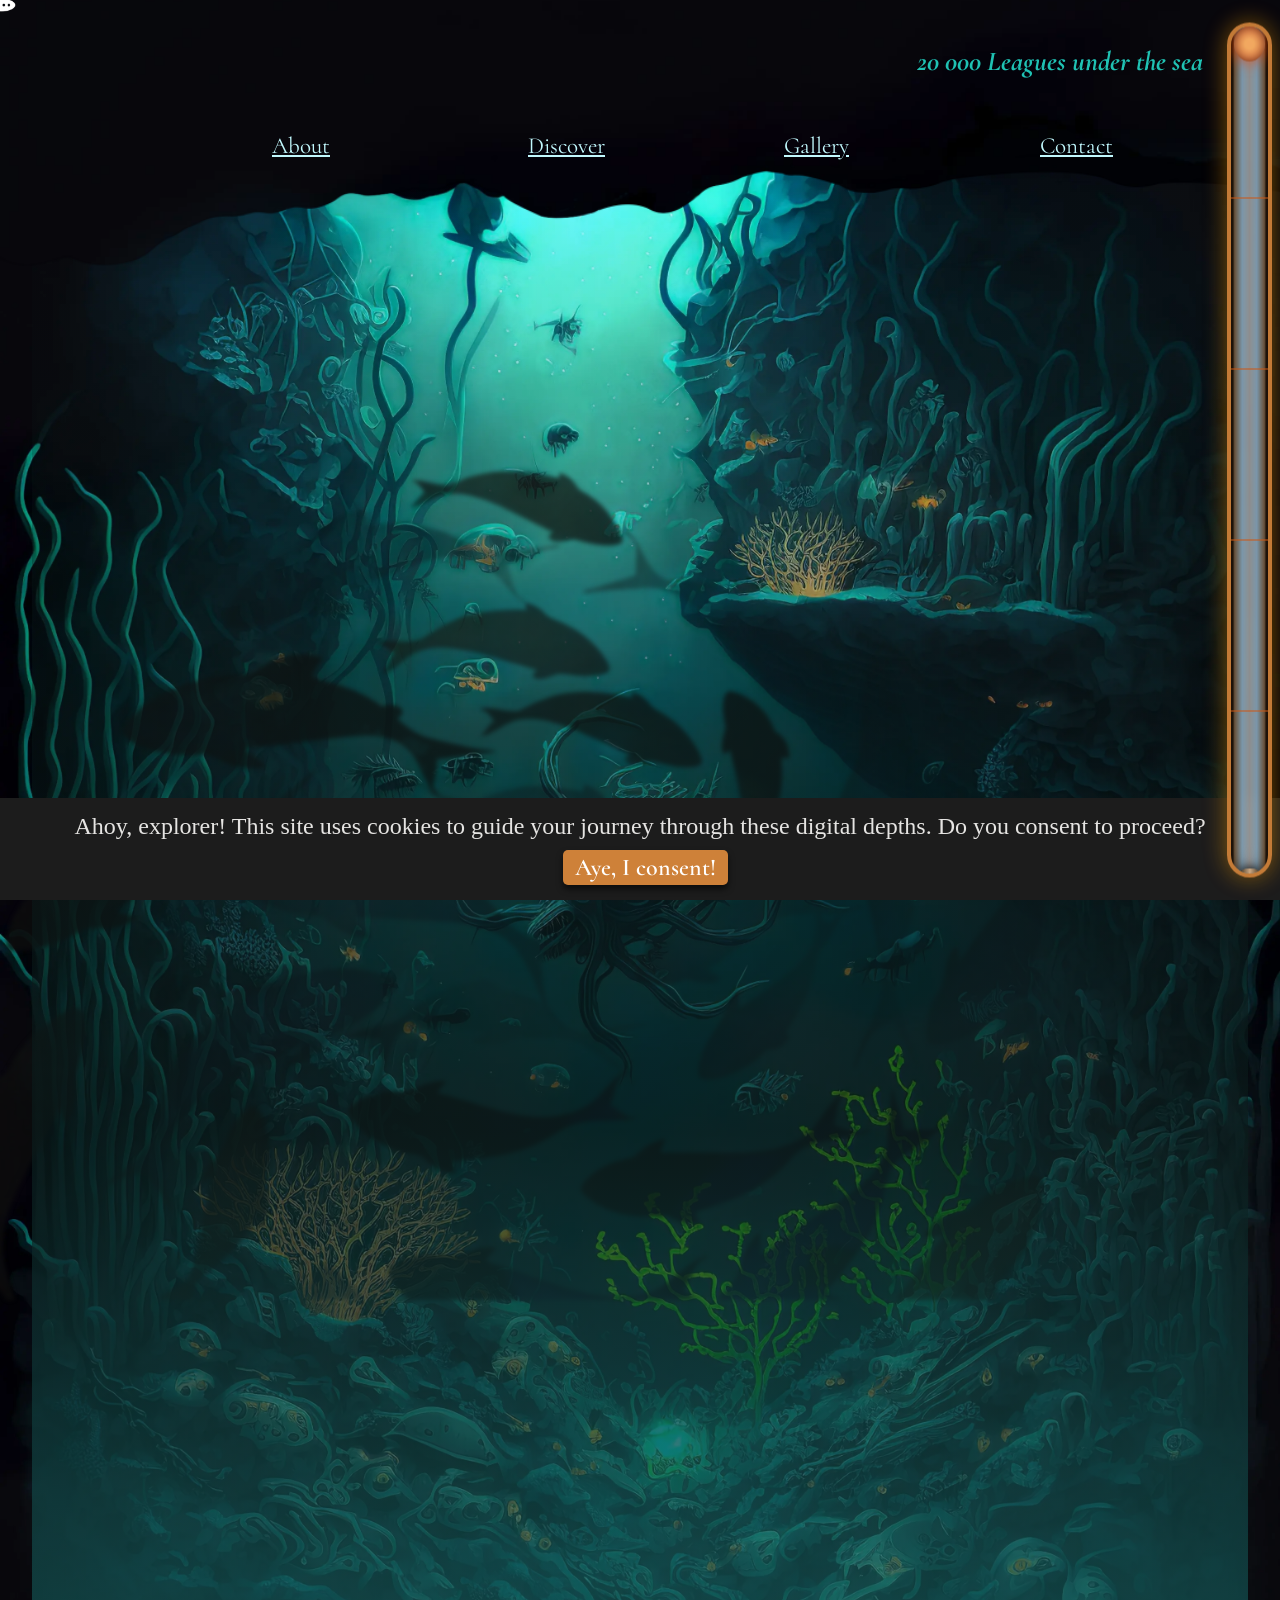
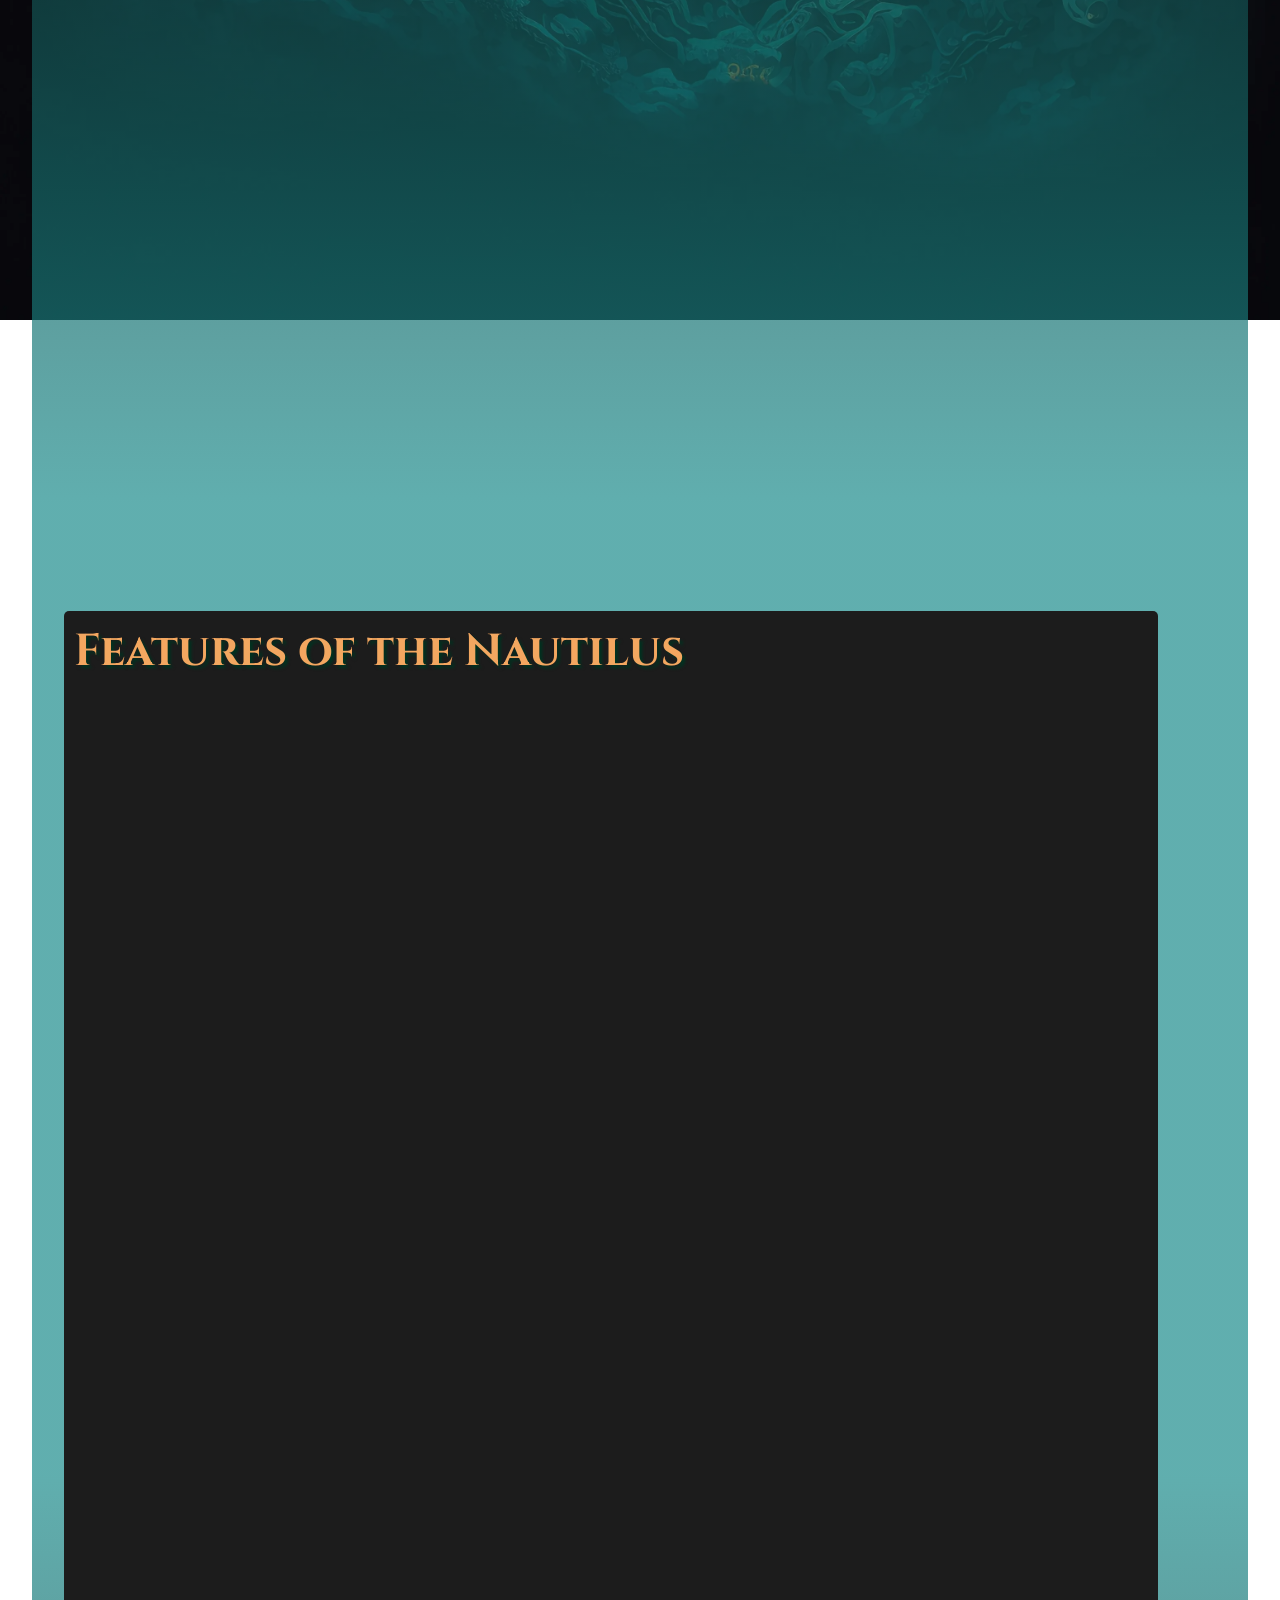
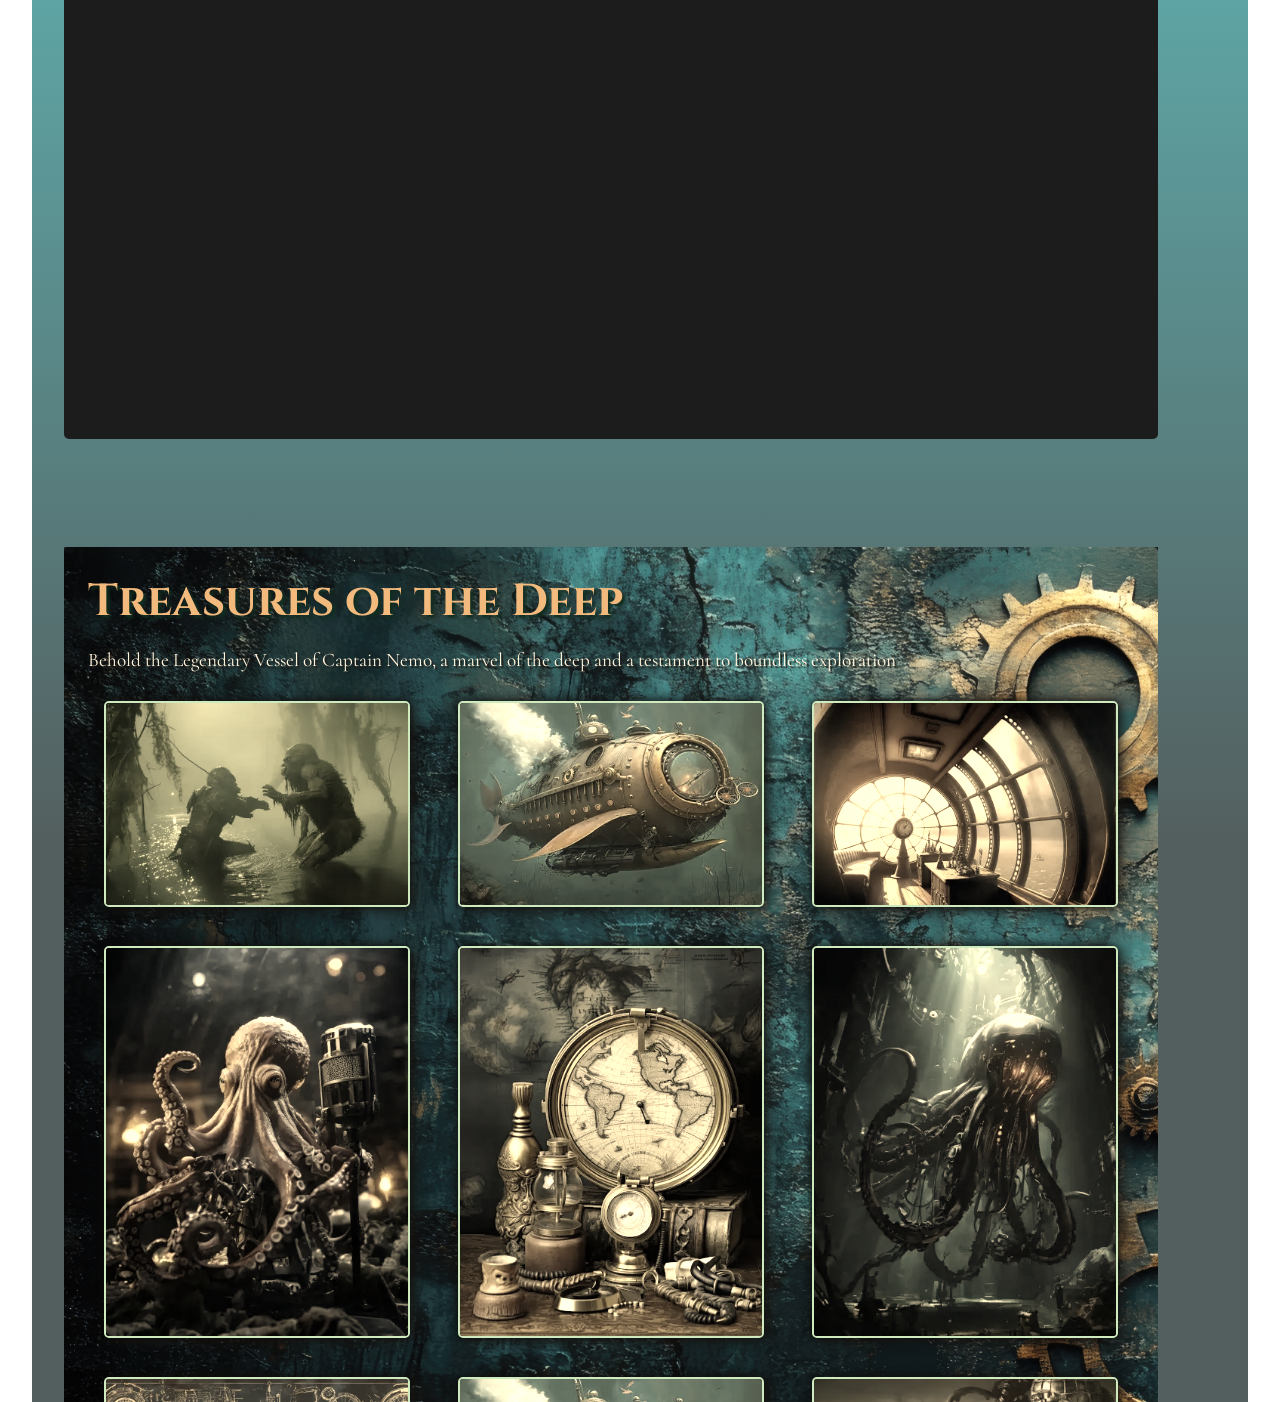
==== commit 8ee579c2: "sea-bottom adjustments" ====
--- a/index.html
+++ b/index.html
@@ -15,11 +15,13 @@
     <link rel="icon" href="favicon2/android-chrome-512x512.png" type="image/png" sizes="512x512">
     <link rel="apple-touch-icon" href="favicon/apple-touch-icon.png">
     <link rel="manifest" href="favicon2/site.webmanifest">
-    <link rel="stylesheet" href="style.css?v=14">
+    <link rel="stylesheet" href="style.css?v=16">
     <link rel="stylesheet" href="lightbox.css" media="print" onload="this.onload=null;this.media='all';">
     <link rel="preload" as="image" href="img/nautilus.webp" type="image/webp">
     <link rel="preload" href="img/steel.webp" as="image">
     <link rel="preload" href="img/blue-plate.jpeg" as="image">
+    <link rel="preload" href="img/shoal.webp" as="image">
+    <link rel="preload" href="img/shoal2.webp" as="image">
 
     <!-- Preconnect pro rychlejší DNS -->
 <link rel="preconnect" href="https://fonts.gstatic.com" crossorigin>
@@ -35,9 +37,6 @@
     <link href="https://fonts.googleapis.com/css2?family=Cinzel:wght@400;700&family=Cormorant:ital,wght@0,400;1,400&family=Merriweather+Sans:wght@400;700&display=swap" rel="stylesheet">
 </noscript>
 
-<!-- jQuery (defer kvůli výkonu) -->
-<!-- <script src="https://cdnjs.cloudflare.com/ajax/libs/jquery/3.6.0/jquery.min.js" defer></script> -->
-
 <script src="https://code.jquery.com/jquery-3.7.1.min.js" integrity="sha256-/JqT3SQfawRcv/BIHPThkBvs0OEvtFFmqPF/lYI/Cxo=" crossorigin="anonymous" defer></script>
 </head>
 
@@ -53,11 +52,11 @@
     <div class="content">
 
         <header>
-
+            <h1>20 000 Leagues under the sea</h1>
             <nav>
                 
                 <ul>
-                    <li>
+                    <li class="logo-wrap">
                         <div class="logo">
                             <picture>
                                 <source media="(min-width: 769px)" srcset="img/compass.svg">
@@ -118,7 +117,6 @@
                 <h2>Features of&nbsp;the&nbsp;Nautilus</h2>
 
                 <div class="feature-cards">
-
                     <div class="card">
                         <h3>Advanced Navigation</h3>
                         <p>Lorem ipsum dolor sit, amet consectetur adipisicing elit. Repudiandae, quis sapiente quo asperiores quam cum rem officia quos nulla ipsa itaque quod est, eum quisquam, ratione voluptatum ad iure necessitatibus?</p>
@@ -137,8 +135,7 @@
             </section>
 
             <hr>
-            <!-- <div class="octopus"><img src="img/octopus-black.png" alt="an octopus silhouette" width="300" height="209" loading="lazy"></div> -->
-            
+         
             <section id="gallery" class="content jq--gallery">
                 <div class="black">
                     <div class="card">
@@ -156,7 +153,6 @@
                             <a aria-label="lightbox" href="img/nautilus1.webp" data-lightbox="roadtrip" data-title="The Nautilus"><img src="img/nautilus1a.webp" alt="The Nautilus" width="400" height="267" loading="lazy"></a>
                             <a aria-label="lightbox" href="img/monster.webp" data-lightbox="roadtrip" data-title="Monster attacks"><img src="img/monstera.webp" alt="Monster attacks" width="400" height="267" loading="lazy"></a>
                         </div>
-
                     </div>
                 </div>
             </section>
@@ -179,7 +175,6 @@
                 }
             }
             ?> -->
-
                     <div class="form-result success">Message received. The&nbsp;Nautilus acknowledges.</div>
                     <div class="form-result error">Signal lost. Try again later.</div>
 
@@ -218,8 +213,7 @@
                 </ul>
             </div>
 
-            <div class="write-me medium">
-                
+            <div class="write-me medium">             
                 <h3>Contact:</h3>
                 <ul>
                     <li><a href="tel:+420732746628"><img class="icon"  src="img/phone.webp" alt="Phone icon" width="250" height="250" loading="lazy"></a><p>Phone: <a href="tel:+420732746628">+420 732 746 628</a></p></li>
@@ -233,25 +227,25 @@
         </div>
 
         <div class="vegetation">
-            <img src="img/plant1.webp" alt="water plant silhouette" width="320" height="320" loading="lazy">
-            <img src="img/plant2.webp" alt="water plant silhouette" width="320" height="320" loading="lazy">
-            <img src="img/plant3.webp" alt="water plant silhouette" width="291" height="320" loading="lazy">
-            <img src="img/plant4.webp" alt="water plant silhouette" width="320" height="320" loading="lazy">
-            <img src="img/plant5.webp" alt="water plant silhouette" width="320" height="320" loading="lazy">
+            <img id="a1" src="img/plant1.webp" alt="water plant silhouette" width="320" height="320" loading="lazy">
+            <img id="a2" src="img/plant2.webp" alt="water plant silhouette" width="320" height="320" loading="lazy">
+            <img id="a3" src="img/plant3.webp" alt="water plant silhouette" width="291" height="320" loading="lazy">
+            <img id="a4"src="img/plant4.webp" alt="water plant silhouette" width="320" height="320" loading="lazy">
+            <img id="a5" src="img/plant5.webp" alt="water plant silhouette" width="320" height="320" loading="lazy">
         </div>
 
         <div class="vegetation vegetation-background">
-            <img src="img/plant8b.webp" alt="water plant silhouette" width="160" height="160" loading="lazy">
-            <img src="img/plant6b.webp" alt="water plant silhouette" width="160" height="160" loading="lazy">
-            <img src="img/plant3b.webp" alt="water plant silhouette" width="146" height="160" loading="lazy">
-            <img src="img/plant7b.webp" alt="water plant silhouette" width="160" height="160" loading="lazy">
-            <img src="img/plant5b.webp" alt="water plant silhouette" width="160" height="160" loading="lazy">
-            <img src="img/plant10b.webp" alt="water plant silhouette" width="114" height="160" loading="lazy">
-            <img src="img/plant9b.webp" alt="water plant silhouette" width="234" height="320" loading="lazy">
-        </div>
-
-        <div  class="sea-bottom">
-            <img src="img/sea-bottom.webp" 
+            <img id="b1" src="img/plant8b.webp" alt="water plant silhouette" width="160" height="160" loading="lazy">
+            <img id="b2" src="img/plant6b.webp" alt="water plant silhouette" width="160" height="160" loading="lazy">
+            <img id="b3" src="img/plant3b.webp" alt="water plant silhouette" width="146" height="160" loading="lazy">
+            <img id="b4" src="img/plant7b.webp" alt="water plant silhouette" width="160" height="160" loading="lazy">
+            <img id="b5" src="img/plant5b.webp" alt="water plant silhouette" width="160" height="160" loading="lazy">
+            <img id="b6" src="img/plant10b.webp" alt="water plant silhouette" width="114" height="160" loading="lazy">
+            <img id="b7" src="img/plant9b.webp" alt="water plant silhouette" width="234" height="320" loading="lazy">
+        </div>
+
+        <div  class="sea-bottom-div">
+            <img class="sea-bottom" src="img/sea-bottom.webp" 
                 alt="the sea bottom" 
                 width="1141" 
                 height="376">
@@ -271,8 +265,6 @@
         </div>
     </footer>
 
-    <!-- <script src="//cdnjs.cloudflare.com/ajax/libs/ScrollMagic/2.0.7/ScrollMagic.min.js"></script> -->
-    <!-- <script src="//cdnjs.cloudflare.com/ajax/libs/ScrollMagic/2.0.7/plugins/debug.addIndicators.min.js"></script> -->
     <script src="script.js" defer></script>
 </body>
 
--- a/style.css
+++ b/style.css
@@ -61,7 +61,7 @@
   display: flex;
   flex-direction: column;
   align-items: center;
-  overflow-y: scroll !important; /* Umožní skrytý scrollbar */
+  overflow-y: scroll !important;
   scroll-behavior: smooth;
   position: relative;
   scrollbar-width: none; /* Firefox */
@@ -108,7 +108,7 @@
   -webkit-backdrop-filter: blur(6px);
           backdrop-filter: blur(6px);
   opacity: 0.95;
-  overflow: hidden; /* Zabrání přesahu */
+  overflow: hidden;
   pointer-events: none;
 }
 
@@ -173,8 +173,8 @@
   position: fixed;
   top: 0;
   width: 100% !important;
-  height: 4.5rem; /* Výška navigace, uprav podle potřeby */
-  z-index: 1000; /* Aby byla vždy nahoře */
+  height: 4.5rem;
+  z-index: 1000;
   display: flex;
   justify-content: center;
   align-items: center;
@@ -227,7 +227,7 @@
   display: block;
   min-height: 3rem;
   width: auto;
-  flex: 1; /* Flexibilní rozdělení prostoru */
+  flex: 1;
   height: auto;
 }
 
@@ -244,6 +244,7 @@
 }
 
 a {
+  display: block;
   color: #c1f8fd;
   font-family: "Cormorant", serif;
   font-size: clamp(1rem, 1.8vw, 2rem);
@@ -251,9 +252,9 @@
   padding: 0;
 }
 
-a:hover {
+a:not(.burger-menu, .jq--nav-icon, .mobile-nav-icon):hover {
   color: white;
-  scale: 1.05;
+  transform: scale(1.05);
 }
 
 .burger-menu {
@@ -302,7 +303,7 @@
   box-shadow: 0 4px 6px rgba(0, 0, 0, 0.6);
   color: #e5e4e2;
   font-family: "Cormorant", serif;
-  transition: filter 0.3s ease-in-out;
+  transition: filter 0.6s ease-in-out;
 }
 
 button:hover {
@@ -311,16 +312,7 @@
   cursor: pointer;
 }
 
-#about {
-  padding: 40px 0px 20px 0px;
-}
-
-img {
-  width: auto;
-}
-
 button, a, input[type=submit] {
-  min-height: 44px;
   min-width: 44px;
   padding: 0.5rem 1rem;
 }
@@ -333,6 +325,14 @@
   max-width: 1330px;
 }
 
+#about {
+  padding: 40px 0px 20px 0px;
+}
+
+img {
+  width: auto;
+}
+
 .hero {
   content-visibility: auto;
   position: relative;
@@ -341,13 +341,29 @@
   width: 95%;
 }
 
+h1 {
+  position: fixed;
+  right: 6%;
+  top: 5%;
+  color: #27F2DE;
+  opacity: 0.8;
+  font-family: "Cormorant", serif;
+  z-index: 300;
+  font-size: 1.7em;
+  font-style: italic;
+  text-transform: none;
+  height: 20vh;
+  max-width: 60%;
+  height: 5vh;
+}
+
 h2 {
   width: 100%;
   color: #f3a760;
   text-shadow: #013220 3px 3px 3px;
   font-family: "Cinzel", serif;
-  font-size: clamp(1.8rem, 5vw, 3rem);
-  margin-bottom: 2rem;
+  font-size: clamp(1.8rem, 4vw, 2.8rem);
+  margin-bottom: 1rem;
 }
 
 h3 {
@@ -383,7 +399,6 @@
   min-height: 100px !important;
 }
 
-/* Základní rozvržení */
 .about-content {
   display: grid;
   grid-template-columns: 1fr 2fr;
@@ -402,7 +417,6 @@
   box-shadow: rgba(28, 28, 28, 0.4588235294) 5px 3px 15px;
 }
 
-/* Obrázek */
 .about-content img {
   width: 100%;
   height: 100%;
@@ -413,17 +427,16 @@
   align-self: center;
   border-radius: 5px;
   filter: sepia(0.5);
-  transition: all, 0.6s, ease-in-out;
+  transition: all, 0.8s, ease-in;
   box-shadow: rgba(28, 28, 28, 0.4588235294) 5px 3px 15px;
 }
 
 img:not(.logo img):hover {
-  filter: brightness(1.1) saturate(1.5);
+  filter: brightness(1.2) saturate(1.5);
   border: none;
   border-radius: 2px;
 }
 
-/* Text */
 .description {
   box-shadow: rgba(28, 28, 28, 0.4588235294) 5px 3px 15px;
   display: flex;
@@ -452,10 +465,9 @@
   background-image: url(img/steel.webp);
   background-size: contain;
   background-repeat: repeat;
-  z-index: -1; /* Udrží pozadí pod textem */
-}
-
-/* Udržení ostrého textu */
+  z-index: -1;
+}
+
 .description p {
   position: relative;
   color: #e5e4e2;
@@ -464,7 +476,7 @@
   text-shadow: rgba(0, 0, 0, 0.8) 2px 2px 4px;
   text-align: justify;
   margin-bottom: 1.3rem;
-  z-index: 2; /* Text je nad pozadím */
+  z-index: 2;
 }
 
 /* Skrytí scrollbaru */
@@ -500,7 +512,7 @@
   max-height: 100vh;
   opacity: 0.8;
   filter: blur(2px) brightness(0.8) contrast(0.9);
-  animation: shoal-move 40s infinite ease-in-out alternate;
+  animation: shoal-move2 40s infinite ease-in-out alternate;
   z-index: -2;
 }
 
@@ -558,7 +570,7 @@
 
 .gallery-grid {
   display: grid;
-  grid-template-columns: repeat(3, minmax(100px, 1fr)); /* Vždy 3 sloupce */
+  grid-template-columns: repeat(3, minmax(100px, 1fr));
   gap: 1rem;
   width: 100%;
   overflow: visible;
@@ -566,6 +578,7 @@
 }
 
 .gallery-grid img {
+  box-shadow: rgba(28, 28, 28, 0.4588235294) 5px 3px 15px;
   width: 100%;
   height: auto;
   max-height: auto !important;
@@ -573,8 +586,8 @@
      object-fit: cover;
   border: 2px solid #27F2DE;
   border-radius: 5px;
-  filter: drop-shadow(0 0 0.3rem rgb(12, 0, 2)) sepia(0.7);
-  box-shadow: rgba(28, 28, 28, 0.4588235294) 5px 3px 15px;
+  filter: drop-shadow(0 0 0.3rem rgb(12, 0, 2)) sepia(0.6);
+  transition: all 1s ease-in;
 }
 
 .starfish {
@@ -637,11 +650,6 @@
   background-color: transparent;
 }
 
-.window:hover::before {
-  border: 1px solid #c1f8fd;
-  filter: brightness(1.3);
-}
-
 /* Obrázek na pozadí */
 .window::before {
   content: "";
@@ -654,9 +662,15 @@
   border: 1px solid #ce8139;
   background-size: cover;
   background-repeat: no-repeat;
-  filter: blur(0px);
+  filter: blur(2px);
   border-radius: inherit;
-  z-index: -3; /* Pod vším */
+  z-index: -3;
+  transition: all 1s ease-in;
+}
+
+.window:hover::before {
+  border: 1px solid #c1f8fd;
+  filter: brightness(1.3);
 }
 
 /* Poloprůhledná vrstva nad obrázkem */
@@ -672,11 +686,13 @@
           backdrop-filter: blur(1px);
   border-radius: inherit;
   z-index: -2;
+  transition: all 1s ease-in;
 }
 
 .window:hover::after {
   -webkit-backdrop-filter: blur(0px);
           backdrop-filter: blur(0px);
+  background: rgba(20, 20, 20, 0.337254902);
 }
 
 #contact {
@@ -699,6 +715,11 @@
   padding: 5vh 0vh;
   overflow: hidden;
   z-index: 1;
+  transition: all 1s ease-in;
+}
+
+form:hover {
+  filter: brightness(1.1);
 }
 
 .contact form::before {
@@ -726,29 +747,32 @@
   margin-bottom: 0 !important;
 }
 
-form:hover {
-  filter: brightness(1.1);
-}
-
 .form-result {
-  cursor: none !important;
   width: 80%;
   border-radius: 25px;
   cursor: pointer;
   margin-bottom: 10px;
-  font-weight: 600;
-  text-shadow: 2px 1px #00040a;
-  transition: 0.5s;
-  cursor: pointer;
-  text-align: center !important;
   color: #e5e4e2;
   font-family: "Cormorant", serif;
   font-size: clamp(1.2rem, 1.5vw, 2.5rem);
   text-shadow: #1c1c1c 2px 2px 1px;
   text-align: justify;
+  cursor: none !important;
+  font-weight: 600;
+  text-shadow: 2px 1px #00040a;
+  transition: 0.5s;
+  text-align: center !important;
   margin: 10px;
   margin-bottom: -10px;
   padding: 1rem;
+}
+
+.success {
+  border: 1px solid rgba(36, 241, 6, 0.46);
+  background-color: rgba(6, 48, 48, 0.5882352941);
+  box-shadow: 0px 0px 2px #259c08;
+  color: #0ad406;
+  transition: all 0.3s ease-in-out;
 }
 
 .success:hover {
@@ -758,12 +782,13 @@
   filter: brightness(1.2);
 }
 
-.success {
-  border: 1px solid rgba(36, 241, 6, 0.46);
-  background-color: rgba(6, 48, 48, 0.5882352941);
-  box-shadow: 0px 0px 2px #259c08;
-  color: #0ad406;
-  transition: filter 0.3s ease-in-out;
+.error {
+  display: none;
+  border: 1px solid rgba(241, 6, 6, 0.81);
+  background-color: rgba(44, 16, 0, 0.5882352941);
+  box-shadow: 0px 0px 2px #ff0303;
+  color: #ff0303;
+  transition: all 0.3s ease-in-out;
 }
 
 .error:hover {
@@ -771,15 +796,6 @@
   text-shadow: 0px 0px 3px #ff0303;
   box-shadow: 1px 1px 2px #ff0303;
   filter: brightness(1.2);
-}
-
-.error {
-  display: none;
-  border: 1px solid #ff0303 241, 6, 6, 0.81;
-  background-color: rgba(44, 16, 0, 0.5882352941);
-  box-shadow: 0px 0px 2px #ff0303;
-  color: #ff0303;
-  transition: filter 0.3s ease-in-out;
 }
 
 input {
@@ -792,6 +808,7 @@
   color: #594000;
   padding: 1rem;
   outline: none;
+  transition: all 0.5s ease-in-out;
 }
 
 input:focus {
@@ -809,6 +826,7 @@
   color: #594000;
   padding: 1rem;
   outline: none;
+  transition: all 0.5s ease-in-out;
 }
 
 textarea:focus {
@@ -828,7 +846,7 @@
   padding: 0.8rem;
   color: #e5e4e2;
   font-size: clamp(1.5rem, 3vw, 2rem);
-  transition: filter 0.3s ease-in-out;
+  transition: filter 1s ease-in;
 }
 
 input[type=submit]:hover {
@@ -845,7 +863,7 @@
   left: 0;
   background-color: #1c1c1c;
   padding: 15px 20px;
-  z-index: 1005;
+  z-index: 2005;
   font-size: clamp(1.5rem, 1.5vw, 2rem);
 }
 
@@ -860,7 +878,7 @@
   font-weight: 600;
   font-size: clamp(1.5rem, 1.5vw, 2rem);
   cursor: pointer;
-  transition: background-color 0.6s ease;
+  transition: background-color 0.6s ease-in;
 }
 
 #accept-cookies:hover {
@@ -868,6 +886,8 @@
 }
 
 footer {
+  scrollbar-width: none;
+  -ms-overflow-style: none;
   position: relative;
   width: 95%;
   height: 100vh;
@@ -878,8 +898,6 @@
   overflow-x: hidden;
   perspective: 100px;
   transform-style: preserve-3d;
-  scrollbar-width: none;
-  -ms-overflow-style: none;
 }
 footer::-webkit-scrollbar {
   width: 0;
@@ -888,17 +906,17 @@
 
 .morse-container {
   display: block;
-  position: relative;
+  position: absolute;
   left: 0%;
-  width: 500px;
+  bottom: -2%;
+  width: 100%;
+  max-width: 1400px;
   height: 150px;
   text-align: center;
   font-size: 4.8rem;
   font-family: "Courier New", monospace;
   color: #e5e4e2;
   padding: 10px;
-  width: -moz-fit-content;
-  width: fit-content;
   margin: 0 auto;
   z-index: 300;
 }
@@ -919,7 +937,24 @@
 
 .morse-space {
   display: inline-block;
-  width: 15px; /* Delší mezera pro lepší čitelnost */
+  width: 15px;
+}
+
+#overlay {
+  position: absolute;
+  top: 0;
+  left: 50%;
+  transform: translateX(-50%);
+  width: 100%;
+  height: 100%;
+  background: radial-gradient(transparent, transparent, rgba(0, 0, 0, 0.463), black);
+  opacity: 0.8;
+  pointer-events: none;
+}
+
+#overlay:hover {
+  filter: brightness(1.1);
+  background: transparent;
 }
 
 #foot-video {
@@ -930,7 +965,7 @@
   -o-object-fit: cover;
      object-fit: cover;
   overflow: hidden;
-  z-index: -10;
+  z-index: 0;
   transform: translateZ(-100px) scale(2);
   border-bottom: solid 50px rgba(28, 28, 28, 0.7490196078);
   opacity: 0.8;
@@ -938,7 +973,7 @@
 }
 
 #foot-video:hover {
-  filter: brightness(1.2);
+  filter: brightness(1.3);
 }
 
 .foot-contact {
@@ -1020,24 +1055,13 @@
   margin-bottom: 0;
 }
 
-#overlay {
-  position: absolute;
-  top: 0;
-  left: 50%;
-  transform: translateX(-50%);
-  width: 100%;
-  height: 100%;
-  background: radial-gradient(transparent, transparent, rgba(0, 0, 0, 0.463), black);
-  opacity: 0.8;
-  pointer-events: none;
-}
-
 .vegetation {
   background: linear-gradient(rgba(28, 28, 28, 0), rgba(28, 28, 28, 0), rgba(28, 28, 28, 0), #1c1c1c);
   width: 100%;
   height: auto;
   min-height: 20em;
   display: flex;
+  align-items: flex-end;
   flex-direction: row;
   flex-wrap: nowrap;
   position: absolute;
@@ -1074,16 +1098,16 @@
 .vegetation-background img {
   position: relative;
   height: 10rem;
-  bottom: -25%;
+  bottom: -1%;
   opacity: 0.8;
   filter: blur 2px !important;
   left: 12%;
 }
 
-.sea-bottom {
-  position: absolute;
-  width: 100%;
-  bottom: 0%;
+.sea-bottom-div {
+  position: absolute;
+  bottom: unset;
+  width: 100%;
   transform: translateY(var(--translateY));
   will-change: transform;
   transform: translateZ(-50px) scale(1.5);
@@ -1091,19 +1115,21 @@
   max-height: 100vh;
 }
 
-.sea-bottom img {
+.sea-bottom {
   display: block;
   position: relative;
   bottom: 0%;
   width: 100%;
   z-index: 0;
   opacity: 1;
-  filter: blur(1px) brightness(0.4);
+  filter: blur(1.5px) brightness(0.3);
 }
 
 .sea-bottom-2 {
-  display: none !important;
-  z-index: -1;
+  display: none;
+  width: 100%;
+  filter: brightness(0.3) blur(1.5px);
+  z-index: -2;
 }
 
 /** Queries **/
@@ -1118,6 +1144,10 @@
     padding-top: 11rem;
     height: 20rem;
   }
+  ul li {
+    font-size: clamp(1rem, 2vw, 2rem);
+    top: -0.5rem;
+  }
   .container {
     position: relative;
     top: 10rem !important;
@@ -1127,6 +1157,10 @@
   }
 }
 @media (min-width: 768px) {
+  .sea-bottom-div {
+    position: absolute;
+    bottom: 0;
+  }
   .container {
     position: relative;
     top: 7rem;
@@ -1160,6 +1194,13 @@
   }
 }
 @media (max-width: 868px) {
+  h1 {
+    top: 2%;
+    right: 7%;
+  }
+  #b7 {
+    display: none;
+  }
   .about-content {
     grid-template-columns: 1fr;
   }
@@ -1173,37 +1214,24 @@
   }
 }
 @media (max-width: 768px) {
+  #b7, #b6, #a5 {
+    display: none;
+  }
+  .sea-bottom-div {
+    position: absolute;
+    bottom: 10%;
+  }
+  .sea-bottom-2 {
+    display: block;
+  }
+  .sea-bottom {
+    display: none !important;
+  }
   nav {
     margin-top: 0rem;
     position: absolute;
     top: 0;
     height: 7rem;
-  }
-  .features {
-    min-height: 870px;
-  }
-  .feature-cards {
-    min-height: 768px;
-  }
-  sea-bottom-2 {
-    display: block;
-  }
-  sea-bottom img {
-    display: none;
-  }
-  .vegetation, .vegetation-background, .sea-bottom {
-    transform: none; /* Na mobilech vypne paralax efekt */
-  }
-  footer {
-    perspective: none; /* Zruší efekt 3D transformací */
-  }
-  .vegetation,
-  .vegetation-background,
-  .sea-bottom,
-  #foot-video,
-  .bottom-foot {
-    transform: none !important; /* Zruší `translateZ()` */
-    scale: 1 !important;
   }
   header {
     position: fixed;
@@ -1217,6 +1245,12 @@
     justify-content: center;
     align-items: center;
   }
+  .features {
+    min-height: 870px;
+  }
+  .feature-cards {
+    min-height: 768px;
+  }
   .mobile-nav-back {
     height: 20rem;
     position: absolute;
@@ -1227,7 +1261,7 @@
     display: none;
     z-index: -1;
   }
-  .logo {
+  .logo-wrap {
     display: none;
   }
   .depth-meter-container {
@@ -1298,15 +1332,15 @@
     margin: 0 auto;
   }
   .about-content img {
+    box-shadow: rgba(28, 28, 28, 0.4588235294) 5px 3px 15px;
     margin: 0 auto;
     max-width: 95vw;
     aspect-ratio: 1/1;
+  }
+  .description {
     box-shadow: rgba(28, 28, 28, 0.4588235294) 5px 3px 15px;
-  }
-  .description {
     max-width: 95vw;
     min-width: 300px;
-    box-shadow: rgba(28, 28, 28, 0.4588235294) 5px 3px 15px;
   }
   .card {
     max-width: 95vw;
@@ -1323,9 +1357,6 @@
     margin-top: 3vh;
     margin-bottom: 3vh;
   }
-  .vegetation img {
-    width: clamp(60px, 20%, 200px);
-  }
   .starfish img {
     width: clamp(100px, 24%, 400px);
     height: auto;
@@ -1336,8 +1367,41 @@
   .logo img {
     width: clamp(70px, 15vw, 150px);
   }
+  .shoal {
+    contain-intrinsic-size: 600px 668px;
+    position: absolute;
+    top: 10rem;
+    left: -10vw;
+    background-image: url(img/shoal2.webp);
+    height: 50rem;
+    animation: shoal-move 40s infinite ease-in-out alternate;
+  }
+  .vegetation, .vegetation-background, .sea-bottom {
+    transform: none; /* Na mobilech vypne paralax efekt */
+  }
+  .vegetation img {
+    width: clamp(60px, 20%, 200px);
+  }
+  footer {
+    perspective: none; /* Zruší efekt 3D transformací */
+  }
+  .vegetation,
+  .vegetation-background,
+  .sea-bottom,
+  #foot-video,
+  .bottom-foot {
+    transform: none !important; /* Zruší `translateZ()` */
+    scale: 1 !important;
+  }
+  #foot-video {
+    position: relative;
+    top: 0;
+  }
 }
 @media screen and (max-width: 480px) {
+  #b7, #b6, #b5, #a5, #a4 {
+    display: none;
+  }
   .depth-meter, .depth-meter-container {
     display: none;
   }
@@ -1346,6 +1410,9 @@
   }
   .logo img {
     width: 6em;
+  }
+  h1 {
+    font-size: 1.6em;
   }
   section {
     width: 95%;
@@ -1422,10 +1489,28 @@
   .morse-container {
     max-width: 450px;
   }
+  .sea-bottom-2 {
+    display: block;
+  }
+  .sea-bottom {
+    display: none !important;
+  }
+}
+@media (max-width: 400px) {
+  .description {
+    min-width: 250px;
+  }
+  .feature-cards, .about-content {
+    grid-template-columns: repeat(auto-fit, minmax(250px, 1fr));
+  }
 }
 @media (max-width: 350px) {
   .container {
     padding-top: 3rem;
+  }
+  section {
+    width: 95%;
+    max-width: 355px;
   }
   .about-content {
     width: 95%;
@@ -1448,10 +1533,6 @@
   .medium {
     min-width: 100px;
   }
-  section {
-    width: 95%;
-    max-width: 355px;
-  }
 }
 /*** Keyframes ***/
 @keyframes gear-spin {
@@ -1501,4 +1582,21 @@
   100% {
     transform: translateX(70vw) translateY(0vh) scale(0.8);
   }
+}
+@keyframes shoal-move2 {
+  0% {
+    transform: translateX(-7vw) translateY(0vh) scale(0.7);
+  }
+  25% {
+    transform: translateX(5vw) translateY(-5vh) scale(0.9);
+  }
+  50% {
+    transform: translateX(15vw) translateY(2vh) scale(1);
+  }
+  75% {
+    transform: translateX(25vw) translateY(-3vh) scale(0.85);
+  }
+  100% {
+    transform: translateX(35vw) translateY(0vh) scale(0.8);
+  }
 }/*# sourceMappingURL=style.css.map */
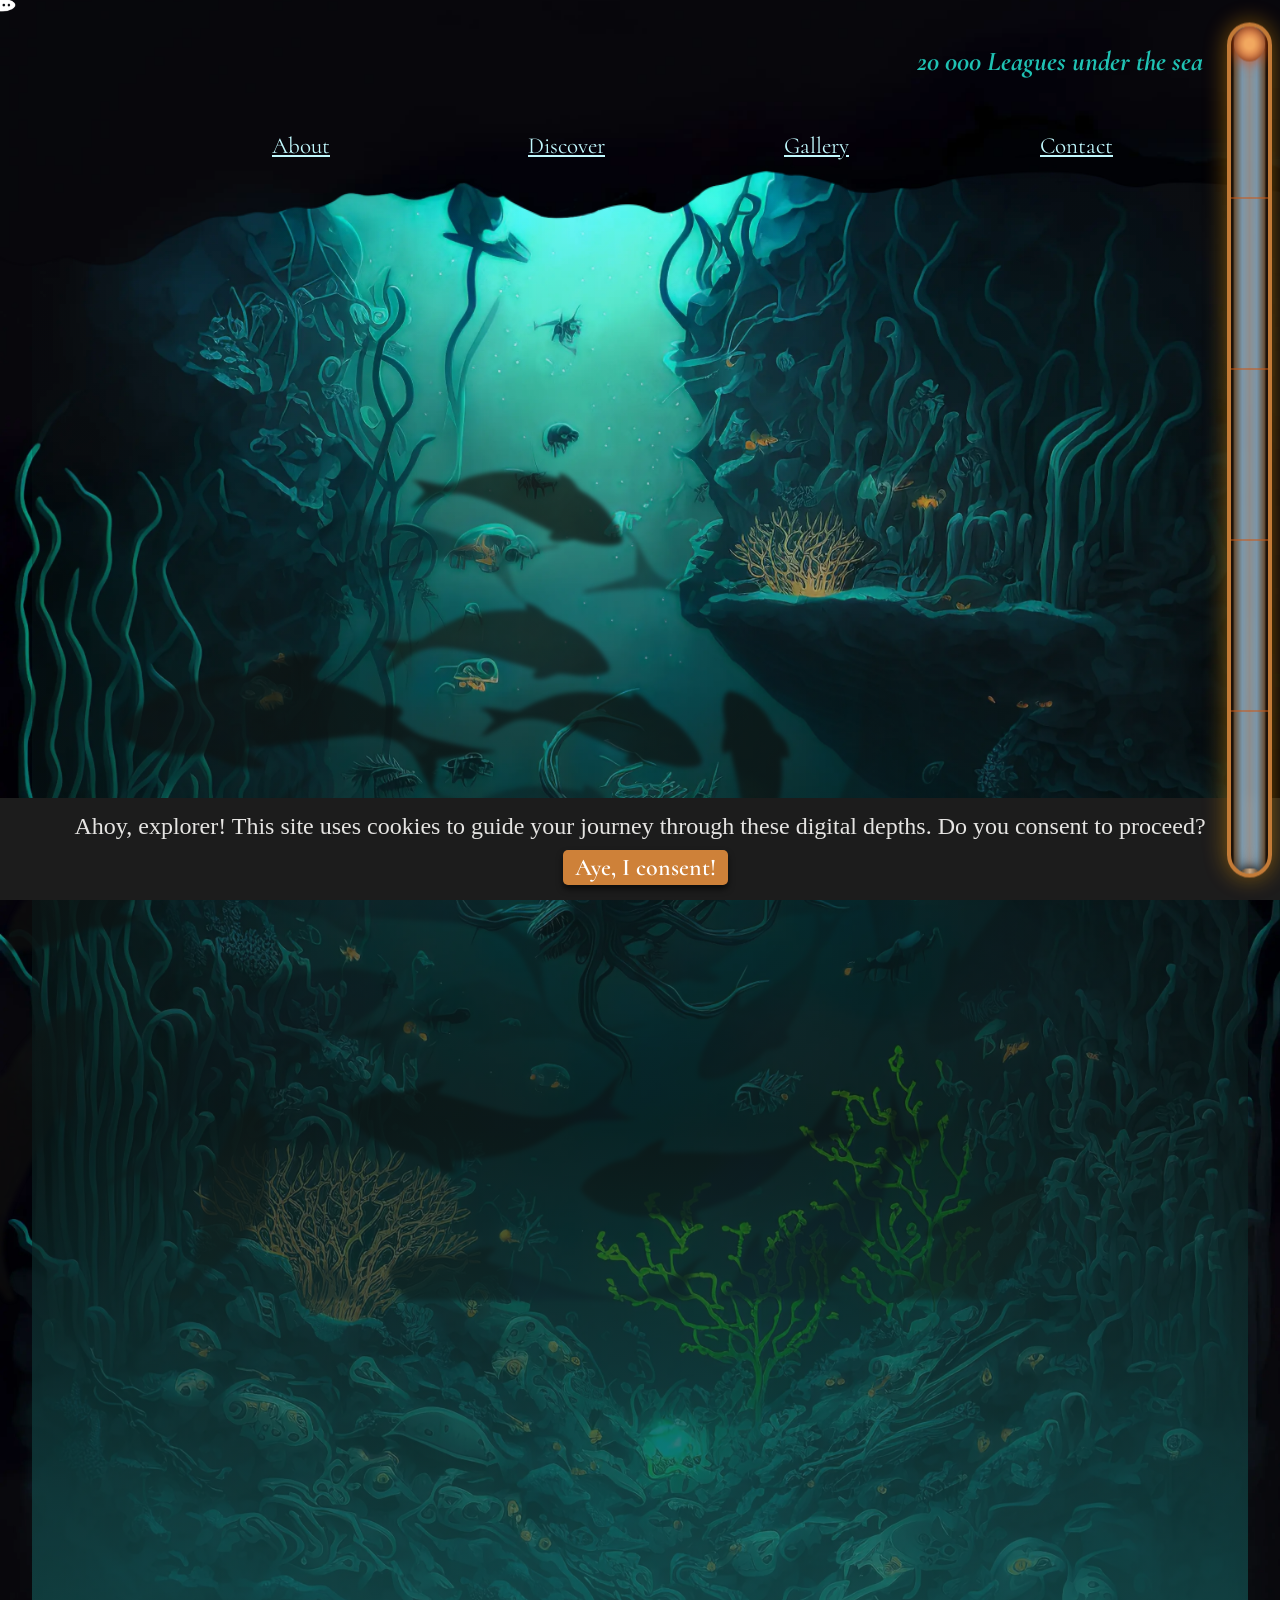
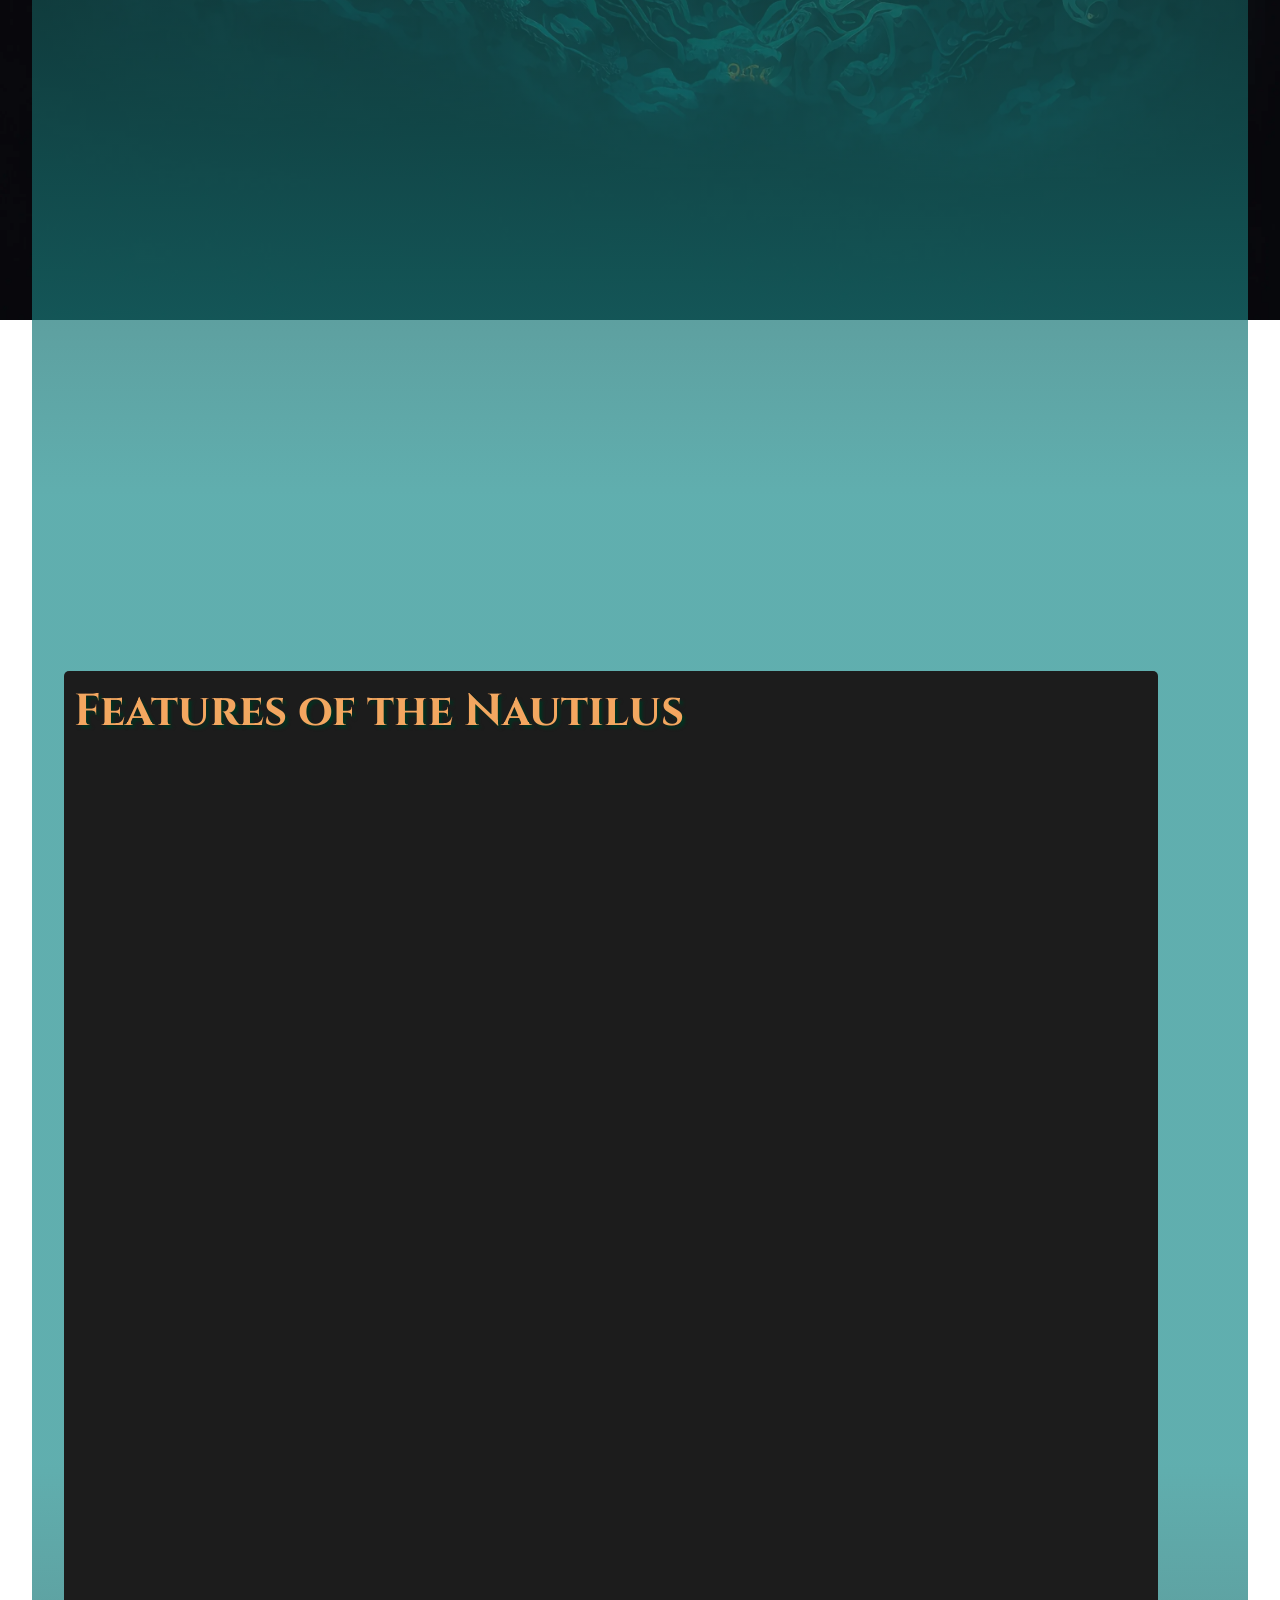
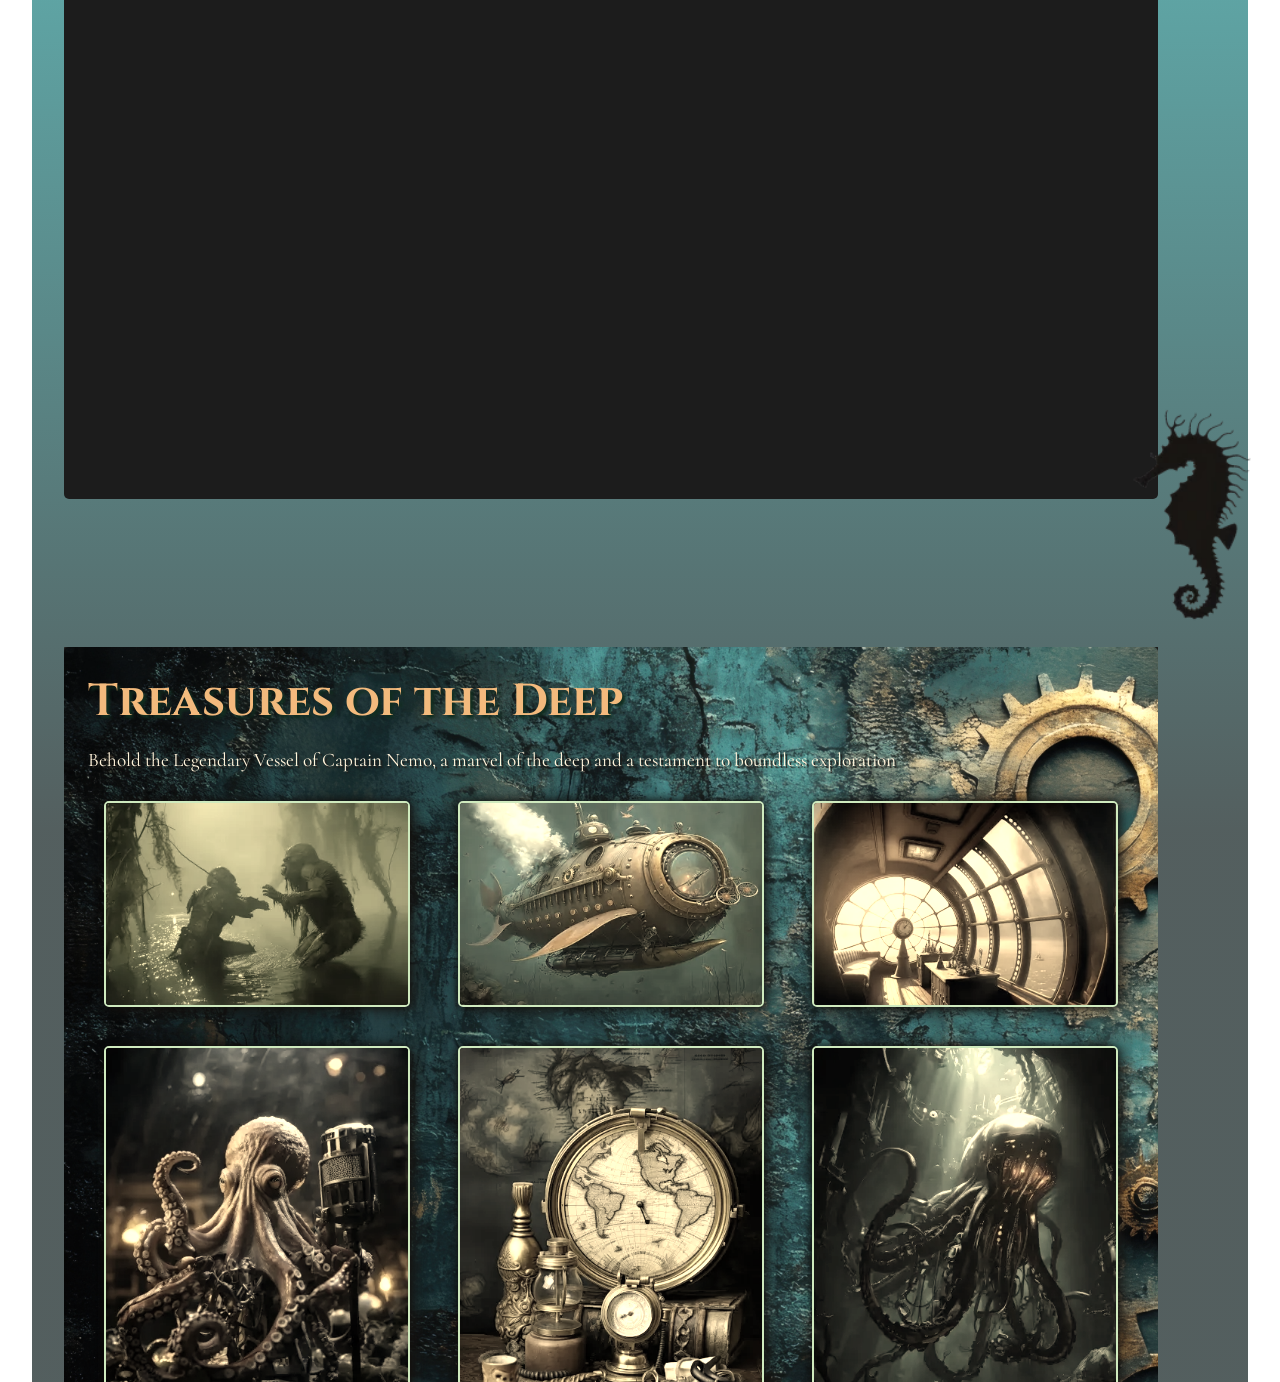
==== commit 7986ab22: "adding a starfish" ====
--- a/index.html
+++ b/index.html
@@ -92,7 +92,7 @@
         <div class="container">
 
             <section id="about" class="hero jq--about">
-                <div class="starfish">
+                <div class="starfish first">
                     <h2>About the&nbsp;project</h2>
                     <img class="left" src="img/starfish.webp" alt="a starfish" width="350" height="335">
             </div> 
@@ -135,7 +135,10 @@
             </section>
 
             <hr>
-         
+            <div class="seahorse-div">
+                <img class="seahorse" src="img/seahorse-b.webp" alt="a seahorse" width="147" height="220" loading="lazy">
+            </div>
+        
             <section id="gallery" class="content jq--gallery">
                 <div class="black">
                     <div class="card">
--- a/style.css
+++ b/style.css
@@ -317,6 +317,10 @@
   padding: 0.5rem 1rem;
 }
 
+section {
+  margin: 20px 0px;
+}
+
 section, header, footer {
   display: flex;
   flex-direction: column;
@@ -431,7 +435,7 @@
   box-shadow: rgba(28, 28, 28, 0.4588235294) 5px 3px 15px;
 }
 
-img:not(.logo img):hover {
+img:not(.logo img, .seahorse):hover {
   filter: brightness(1.2) saturate(1.5);
   border: none;
   border-radius: 2px;
@@ -590,10 +594,13 @@
   transition: all 1s ease-in;
 }
 
+.first {
+  margin-top: 10rem;
+}
+
 .starfish {
   width: 100%;
   height: auto;
-  margin-top: 10rem;
   display: flex;
   position: relative;
 }
@@ -617,6 +624,24 @@
   height: auto;
   z-index: -1;
   animation: starfish 10s ease reverse infinite;
+}
+
+.seahorse-div {
+  position: relative;
+  top: -4.2%;
+  max-height: 1vh;
+  width: 100%;
+  overflow: visible;
+}
+
+.seahorse {
+  width: 11rem;
+  height: auto;
+  position: absolute;
+  left: 90%;
+  top: 0%;
+  opacity: 1;
+  animation: seahorseFloat 5s ease-in-out infinite;
 }
 
 .left {
@@ -891,7 +916,7 @@
   position: relative;
   width: 95%;
   height: 100vh;
-  background-color: #1c1c1c;
+  background-color: black;
   max-width: 1400px;
   margin: 0 auto;
   overflow-y: auto;
@@ -993,7 +1018,7 @@
 .net {
   position: relative;
   top: 0.35rem;
-  width: 2.3rem !important;
+  width: 2.8rem !important;
   height: auto;
   margin-right: 0.12rem;
 }
@@ -1029,13 +1054,13 @@
 .icon {
   position: relative;
   bottom: 0%;
-  padding: 5px;
-  width: 35px;
+  padding: 7px;
+  width: 45px;
   height: auto;
 }
 
 .bottom-foot {
-  background: linear-gradient(180deg, rgba(0, 0, 0, 0), rgba(28, 28, 28, 0.7490196078));
+  background-color: black;
   display: flex;
   padding: 1rem 2rem;
   justify-content: end;
@@ -1056,7 +1081,7 @@
 }
 
 .vegetation {
-  background: linear-gradient(rgba(28, 28, 28, 0), rgba(28, 28, 28, 0), rgba(28, 28, 28, 0), #1c1c1c);
+  background: linear-gradient(rgba(28, 28, 28, 0), rgba(28, 28, 28, 0), rgba(28, 28, 28, 0), #000000);
   width: 100%;
   height: auto;
   min-height: 20em;
@@ -1244,6 +1269,9 @@
     display: flex;
     justify-content: center;
     align-items: center;
+  }
+  .seahorse {
+    width: 8rem;
   }
   .features {
     min-height: 870px;
@@ -1325,6 +1353,7 @@
   }
   section {
     max-width: 700px;
+    padding: 20px 0px;
   }
   .about-content {
     width: 95%;
@@ -1477,7 +1506,7 @@
     font-size: clamp(1.1rem, 2.5vw, 3rem);
   }
   .icon {
-    padding: 0;
+    padding: 5px;
     margin-top: 0.5rem;
     margin-bottom: 0.2rem;
   }
@@ -1599,4 +1628,21 @@
   100% {
     transform: translateX(35vw) translateY(0vh) scale(0.8);
   }
+}
+@keyframes seahorseFloat {
+  0% {
+    transform: translateY(0px) rotate(0deg);
+  }
+  25% {
+    transform: translateY(-10px) rotate(-2deg);
+  }
+  50% {
+    transform: translateY(0px) rotate(0deg);
+  }
+  75% {
+    transform: translateY(10px) rotate(2deg);
+  }
+  100% {
+    transform: translateY(0px) rotate(0deg);
+  }
 }/*# sourceMappingURL=style.css.map */
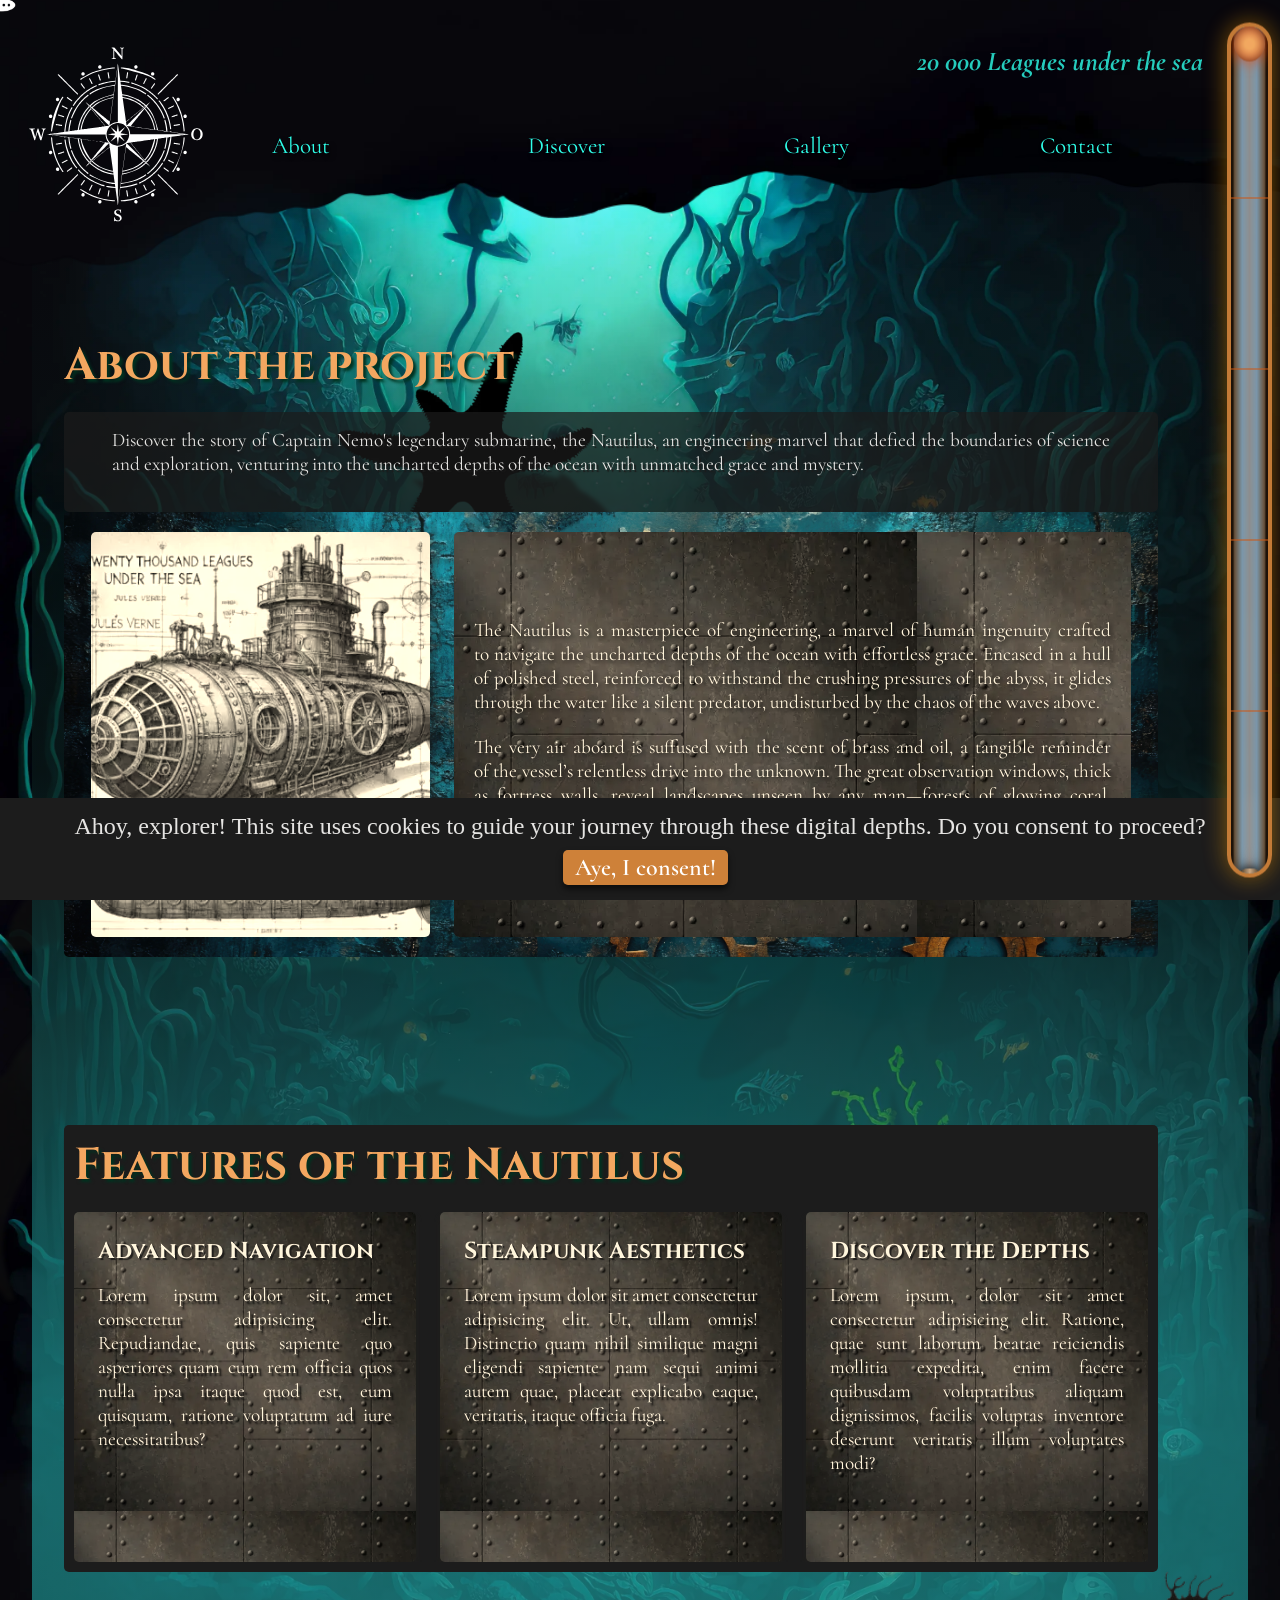
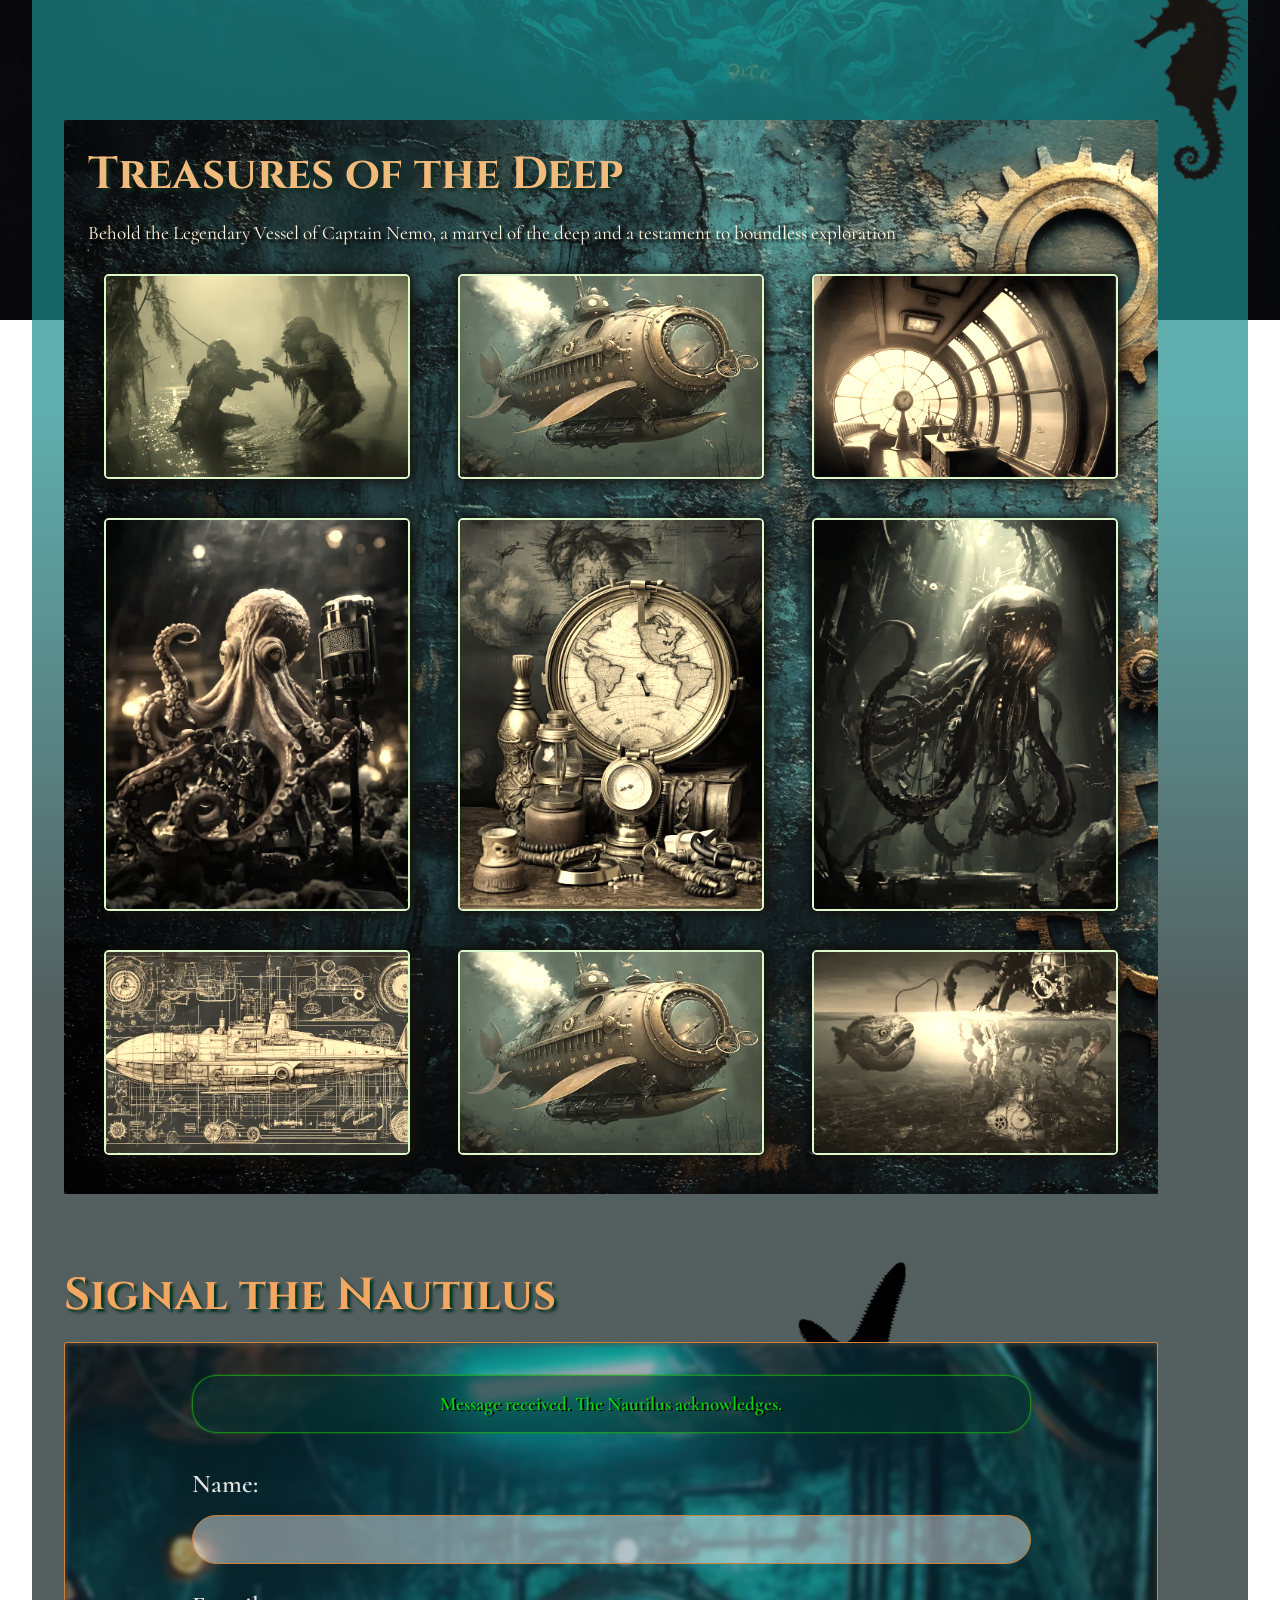
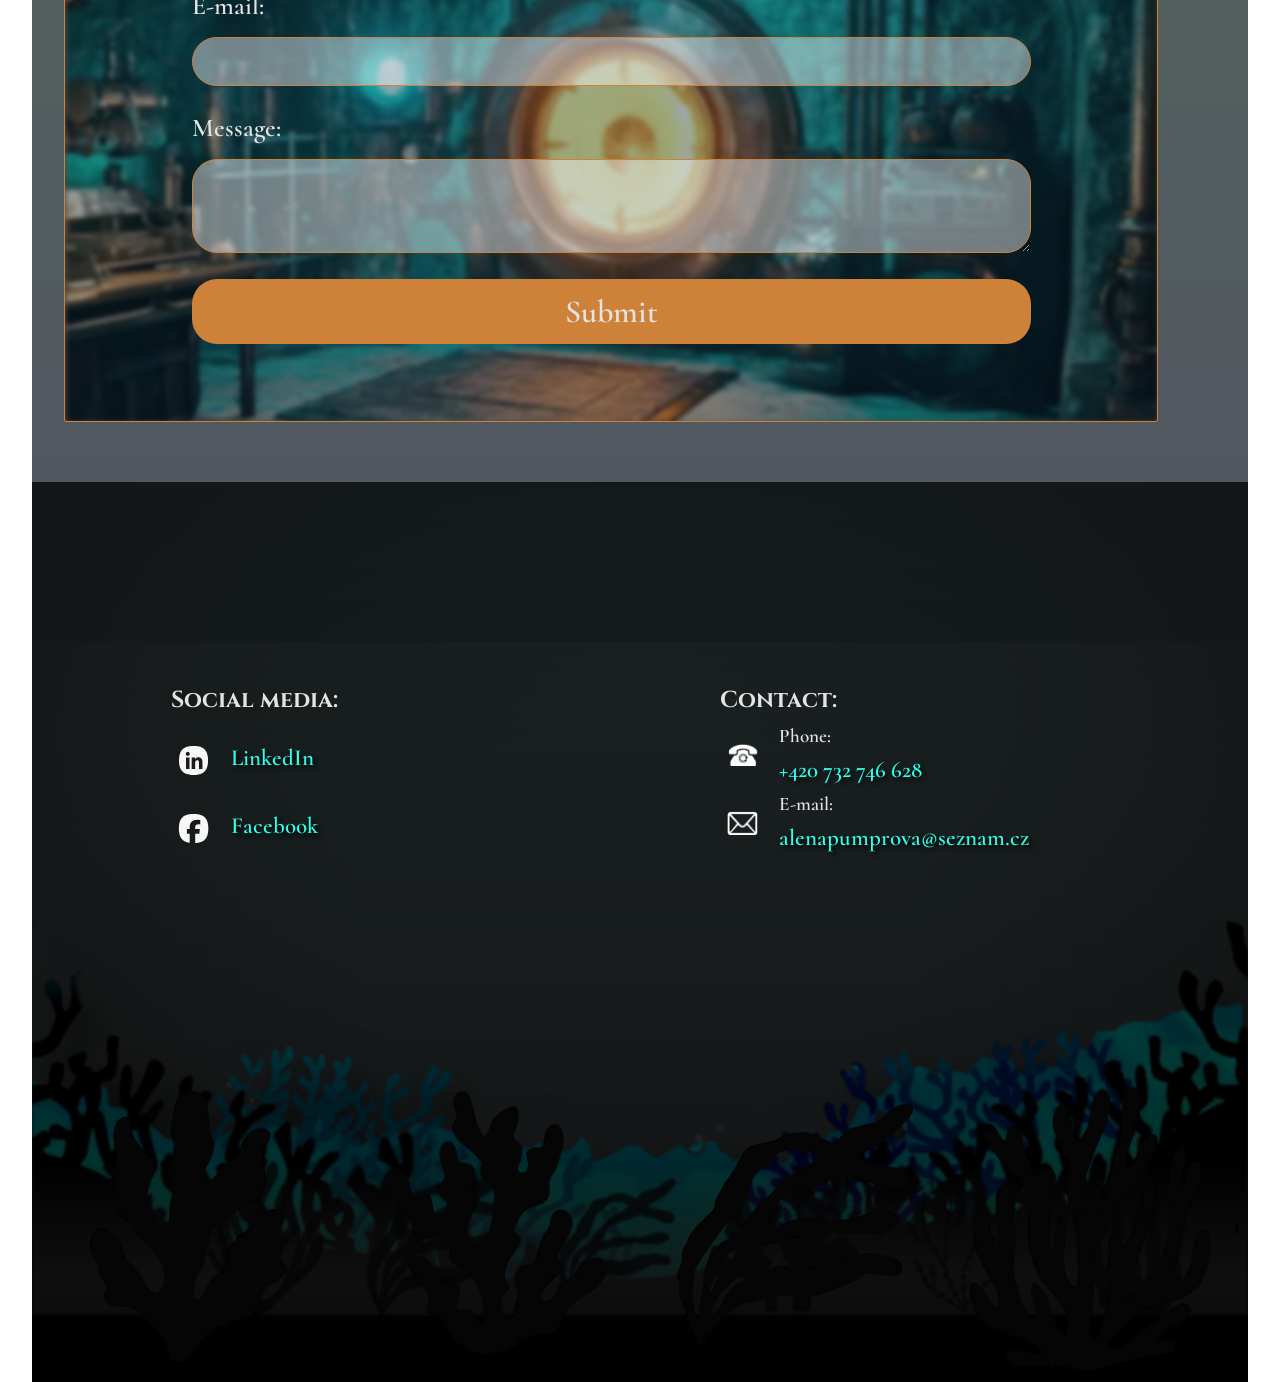
==== commit fcc8c67a: "Add files via upload" ====
--- a/index.html
+++ b/index.html
@@ -1,274 +1,274 @@
-<!DOCTYPE html>
-<html lang="en">
-<head>
-    <meta charset="UTF-8">
-    <title>20 000 Leagues under the sea</title>
-    <meta name="viewport" content="width=device-width, initial-scale=1.0, maximum-scale=5.0, minimum-scale=1.0">
-    <meta name="description" content="Dive into the depths of Jules Verne's 20,000 Leagues Under the Sea. Explore an uncanny underwater world, filled with adventure, mystery, and the wonders of Nautilus.">
-    <meta name="keywords" content="20 000 Miles Under the Sea, Verne, steampunk">
-    <meta name="author" content="Alena Pumprová">
-    <meta name="robots" content="noindex, nofollow">
-    <link rel="icon" href="favicon2/favicon.ico">
-    <link rel="icon" href="favicon2/favicon-16x16.png" type="image/png" sizes="16x16">
-    <link rel="icon" href="favicon2/favicon-32x32.png" type="image/png" sizes="32x32">
-    <link rel="icon" href="favicon2/android-chrome-192x192.png" type="image/png" sizes="192x192">
-    <link rel="icon" href="favicon2/android-chrome-512x512.png" type="image/png" sizes="512x512">
-    <link rel="apple-touch-icon" href="favicon/apple-touch-icon.png">
-    <link rel="manifest" href="favicon2/site.webmanifest">
-    <link rel="stylesheet" href="style.css?v=16">
-    <link rel="stylesheet" href="lightbox.css" media="print" onload="this.onload=null;this.media='all';">
-    <link rel="preload" as="image" href="img/nautilus.webp" type="image/webp">
-    <link rel="preload" href="img/steel.webp" as="image">
-    <link rel="preload" href="img/blue-plate.jpeg" as="image">
-    <link rel="preload" href="img/shoal.webp" as="image">
-    <link rel="preload" href="img/shoal2.webp" as="image">
-
-    <!-- Preconnect pro rychlejší DNS -->
-<link rel="preconnect" href="https://fonts.gstatic.com" crossorigin>
-
-<!-- Preload hlavních fontů -->
-<link rel="preload" href="https://fonts.googleapis.com/css2?family=Cinzel:wght@400;700&family=Cormorant:ital,wght@0,400;1,400&family=Merriweather+Sans:wght@400;700&display=swap" as="style">
-
-<!-- Styl Google Fonts s optimalizací -->
-<link href="https://fonts.googleapis.com/css2?family=Cinzel:wght@400;700&family=Cormorant:ital,wght@0,400;1,400&family=Merriweather+Sans:wght@400;700&display=swap" rel="stylesheet" media="print" onload="this.onload=null;this.media='all'">
-
-<!-- Fallback pro uživatele bez JS -->
-<noscript>
-    <link href="https://fonts.googleapis.com/css2?family=Cinzel:wght@400;700&family=Cormorant:ital,wght@0,400;1,400&family=Merriweather+Sans:wght@400;700&display=swap" rel="stylesheet">
-</noscript>
-
-<script src="https://code.jquery.com/jquery-3.7.1.min.js" integrity="sha256-/JqT3SQfawRcv/BIHPThkBvs0OEvtFFmqPF/lYI/Cxo=" crossorigin="anonymous" defer></script>
-</head>
-
-<body>
-
-    <div class="depth-meter-container">
-        <div class="depth-meter">
-            <div class="depth-indicator"></div>
-            <div class="depth-marks"></div>
-        </div>
-    </div>
-
-    <div class="content">
-
-        <header>
-            <h1>20 000 Leagues under the sea</h1>
-            <nav>
-                
-                <ul>
-                    <li class="logo-wrap">
-                        <div class="logo">
-                            <picture>
-                                <source media="(min-width: 769px)" srcset="img/compass.svg">
-                                <source media="(max-width: 768px)" srcset="data:,">
-                                <img alt="Nautilus logo" width="150" height="150">
-                            </picture>
-                        </div>
-                    </li>
-
-                    <li>
-                        <a href="#" class="jq--scroll-about">About</a>
-                    </li>
-
-                    <li>
-                        <a href="#" class="jq--scroll-features">Discover</a>
-                    </li>
-
-                    <li>
-                        <a href="#" class="jq--scroll-gallery">Gallery</a>
-                    </li>
-
-                    <li>
-                        <a href="#" class="jq--scroll-contact">Contact</a>
-                    </li>
-                </ul>
-                
-                <div class="clearfix"></div>
-                <div class="mobile-nav-back"></div>
-                <a class="mobile-nav-icon" aria-label="menu" href="#"><img class="burger-menu jq--nav-icon" src="img/burger-barw.svg" alt="Burger menu icon"></a>
-            </nav>
-        </header>
-
-        <div class="container">
-
-            <section id="about" class="hero jq--about">
-                <div class="starfish first">
-                    <h2>About the&nbsp;project</h2>
-                    <img class="left" src="img/starfish.webp" alt="a starfish" width="350" height="335">
-            </div> 
-                <p class="introduction features">Discover the&nbsp;story of&nbsp;Captain Nemo's legendary submarine, the&nbsp;Nautilus, an&nbsp;engineering marvel that defied the&nbsp;boundaries of&nbsp;science and&nbsp;exploration, venturing into the uncharted depths of&nbsp;the&nbsp;ocean with unmatched grace and&nbsp;mystery.</p>
-                <!-- <hr> -->
-                <div class="two">
-                    <div class="about-content">
-                        <img src="img/nautilus.webp" alt="Nautilus Image" width="445" height="445" fetchpriority="high" decoding="async" loading="eager">
-                        <div class="description">
-                            <p>The Nautilus is a&nbsp;masterpiece of&nbsp;engineering, a&nbsp;marvel of&nbsp;human ingenuity crafted to&nbsp;navigate the&nbsp;uncharted depths of&nbsp;the&nbsp;ocean with effortless grace. Encased in&nbsp;a&nbsp;hull of&nbsp;polished steel, reinforced to&nbsp;withstand the&nbsp;crushing pressures of&nbsp;the&nbsp;abyss, it glides through the water like a&nbsp;silent predator, undisturbed by&nbsp;the&nbsp;chaos of&nbsp;the&nbsp;waves above.</p>
-                            <p>The very air aboard is suffused with the&nbsp;scent of&nbsp;brass and&nbsp;oil, a&nbsp;tangible reminder of&nbsp;the&nbsp;vessel’s relentless drive into the&nbsp;unknown. The&nbsp;great observation windows, thick as&nbsp;fortress walls, reveal landscapes unseen by&nbsp;any man—forests of&nbsp;glowing coral, grotesque creatures drifting in&nbsp;the&nbsp;eternal blackness.</p>
-                        </div>
-                    </div>
-                </div>
-            </section>
-
-            <div class="shoal"></div>
-
-            <hr>
-
-            <section id="features" class="section features jq--features">
-                <h2>Features of&nbsp;the&nbsp;Nautilus</h2>
-
-                <div class="feature-cards">
-                    <div class="card">
-                        <h3>Advanced Navigation</h3>
-                        <p>Lorem ipsum dolor sit, amet consectetur adipisicing elit. Repudiandae, quis sapiente quo asperiores quam cum rem officia quos nulla ipsa itaque quod est, eum quisquam, ratione voluptatum ad iure necessitatibus?</p>
-                    </div>
-
-                    <div class="card">
-                        <h3>Steampunk Aesthetics</h3>
-                        <p>Lorem ipsum dolor sit amet consectetur adipisicing elit. Ut, ullam omnis! Distinctio quam nihil similique magni eligendi sapiente nam sequi animi autem quae, placeat explicabo eaque, veritatis, itaque officia fuga.</p>
-                    </div>
-                    
-                    <div class="card" >
-                        <h3>Discover the&nbsp;Depths</h3>
-                        <p>Lorem ipsum, dolor sit amet consectetur adipisicing elit. Ratione, quae sunt laborum beatae reiciendis mollitia expedita, enim facere quibusdam voluptatibus aliquam dignissimos, facilis voluptas inventore deserunt veritatis illum voluptates modi?</p>
-                    </div>
-                </div>
-            </section>
-
-            <hr>
-            <div class="seahorse-div">
-                <img class="seahorse" src="img/seahorse-b.webp" alt="a seahorse" width="147" height="220" loading="lazy">
-            </div>
-        
-            <section id="gallery" class="content jq--gallery">
-                <div class="black">
-                    <div class="card">
-                        <h2>Treasures of&nbsp;the&nbsp;Deep</h2>
-                        <p>Behold the&nbsp;Legendary Vessel of&nbsp;Captain Nemo, a&nbsp;marvel of&nbsp;the&nbsp;deep and&nbsp;a&nbsp;testament to&nbsp;boundless exploration</p>
-                        
-                        <div class="gallery-grid">
-                            <a aria-label="lightbox" href="img/divers.webp" data-lightbox="roadtrip" data-title="Scuba divers in a hidden cave"><img src="img/diversa.webp" alt="Scuba divers in a hidden cave" width="400" height="267" loading="lazy"></a>
-                            <a aria-label="lightbox" href="img/nautilus1.webp" data-lightbox="roadtrip" data-title="The Nautillus submarine"><img src="img/nautilus1a.webp" data-lightbox="my-gallery" alt="The Nautillus submarine" width="400" height="267" loading="lazy"></a>
-                            <a aria-label="lightbox" href="img/room.webp" data-lightbox="roadtrip" data-title="Captain Nemo's cabin"><img src="img/rooma.webp" data-lightbox="my-gallery" alt="Captain Nemo's cabin" width="400" height="267" loading="lazy"></a>
-                            <a aria-label="lightbox" href="img/octopus.webp" data-lightbox="roadtrip" data-title="A friendly octopus"><img src="img/octopusa.webp" alt="A friendly octopus" width="400" height="514" loading="lazy"></a>
-                            <a aria-label="lightbox" href="img/table.webp" data-lightbox="roadtrip" data-title="Captain Nemo's belongings"><img src="img/tablea.webp" data-lightbox="my-gallery" alt="Captain Nemo's belongings" width="400" height="514" loading="lazy"></a>
-                            <a aria-label="lightbox" href="img/cracatit.webp" data-lightbox="roadtrip" data-title="The tentacle monster"><img src="img/cracatita.webp" alt="The tentacle monster" width="400" height="514" loading="lazy"></a>
-                            <a aria-label="lightbox" href="img/sketch.webp" data-lightbox="roadtrip" data-title="Nautilus' plans"><img src="img/sketcha.webp" alt="Nautilus' plans" width="400" height="267" loading="lazy"></a>
-                            <a aria-label="lightbox" href="img/nautilus1.webp" data-lightbox="roadtrip" data-title="The Nautilus"><img src="img/nautilus1a.webp" alt="The Nautilus" width="400" height="267" loading="lazy"></a>
-                            <a aria-label="lightbox" href="img/monster.webp" data-lightbox="roadtrip" data-title="Monster attacks"><img src="img/monstera.webp" alt="Monster attacks" width="400" height="267" loading="lazy"></a>
-                        </div>
-                    </div>
-                </div>
-            </section>
-
-            <hr>
-
-            <section id="contact" class="section contact jq--contact">
-                <div class="starfish">
-                        <h2>Signal the Nautilus</h2>
-                        <img src="img/starfish.webp" alt="a starfish" width="350" height="335" loading="lazy">
-                </div> 
-
-                <div class="window">
-                    <!-- <?php
-            if (isset($_GET['success'])) {
-                if ($_GET['success'] === "1") {
-                    echo '<div class="form-result success">Message received. The Nautilus acknowledges.</div>';
-                } elseif ($_GET['success'] === "-1") {
-                    echo '<div class="form-result error">Signal lost. Try again later.</div>';
-                }
-            }
-            ?> -->
-                    <div class="form-result success">Message received. The&nbsp;Nautilus acknowledges.</div>
-                    <div class="form-result error">Signal lost. Try again later.</div>
-
-                    <form>
-                            <label for="name">Name:</label>
-                            <input type="text" id="name" name="name" required>
-                            
-                            <label for="email">E-mail:</label>
-                            <input type="email" id="email" name="email" required>
-                            
-                            <label for="message">Message:</label>
-                            <textarea id="message" name="message" rows="4" required></textarea>
-                            
-                            <input type="submit" value="Submit">
-                    </form>
-                </div>
-            </section>
-
-            <hr>
-
-            <div id="cookie-banner">
-                Ahoy, explorer! This site uses cookies to&nbsp;guide your journey through these digital depths. Do you consent to&nbsp;proceed?
-                <button id="accept-cookies">Aye, I&nbsp;consent!</button>
-            </div>
-        </div>
-
-    <footer>
-        <div id="overlay"></div>
-            <video id="foot-video" autoplay muted controls playsinline src="img/AdobeStock_695308146.mov" aria-label="A monster in the deeps"></video>
-        <div class="foot-contact scene" data-modifier="13">
-            <div class="social medium">
-                <h3>Social media:</h3>
-                <ul>
-                    <li><a href="https://www.linkedin.com/in/alena-pumprov%C3%A1-274234107/"><img class="icon net" src="img/li.svg" alt="a social network icon" width="100" height="100" loading="lazy"></a><p><a href="https://www.linkedin.com/in/alena-pumprov%C3%A1-274234107/">LinkedIn</a></p></li>
-                    <li><a href="https://www.facebook.com/alena.pumprova/"><img class="icon net"  src="img/fb.svg" alt="a social network icon" width="100" height="100" loading="lazy"></a><p><a href="https://www.facebook.com/alena.pumprova/">Facebook</a></p></li>
-                </ul>
-            </div>
-
-            <div class="write-me medium">             
-                <h3>Contact:</h3>
-                <ul>
-                    <li><a href="tel:+420732746628"><img class="icon"  src="img/phone.webp" alt="Phone icon" width="250" height="250" loading="lazy"></a><p>Phone: <a href="tel:+420732746628">+420 732 746 628</a></p></li>
-                    <li><a href="mailto:alenapumprova@seznam.cz"><img class="icon"  src="img/envelope.webp" alt="E-mail icon" width="250" height="250" loading="lazy"></a><p>E-mail: <a href="mailto:alenapumprova@seznam.cz">alenapumprova@seznam.cz</a></p></li>
-                </ul>
-            </div>
-        </div>
-
-        <div class="morse-container">
-            <span id="morse-code"class="neon"></span>
-        </div>
-
-        <div class="vegetation">
-            <img id="a1" src="img/plant1.webp" alt="water plant silhouette" width="320" height="320" loading="lazy">
-            <img id="a2" src="img/plant2.webp" alt="water plant silhouette" width="320" height="320" loading="lazy">
-            <img id="a3" src="img/plant3.webp" alt="water plant silhouette" width="291" height="320" loading="lazy">
-            <img id="a4"src="img/plant4.webp" alt="water plant silhouette" width="320" height="320" loading="lazy">
-            <img id="a5" src="img/plant5.webp" alt="water plant silhouette" width="320" height="320" loading="lazy">
-        </div>
-
-        <div class="vegetation vegetation-background">
-            <img id="b1" src="img/plant8b.webp" alt="water plant silhouette" width="160" height="160" loading="lazy">
-            <img id="b2" src="img/plant6b.webp" alt="water plant silhouette" width="160" height="160" loading="lazy">
-            <img id="b3" src="img/plant3b.webp" alt="water plant silhouette" width="146" height="160" loading="lazy">
-            <img id="b4" src="img/plant7b.webp" alt="water plant silhouette" width="160" height="160" loading="lazy">
-            <img id="b5" src="img/plant5b.webp" alt="water plant silhouette" width="160" height="160" loading="lazy">
-            <img id="b6" src="img/plant10b.webp" alt="water plant silhouette" width="114" height="160" loading="lazy">
-            <img id="b7" src="img/plant9b.webp" alt="water plant silhouette" width="234" height="320" loading="lazy">
-        </div>
-
-        <div  class="sea-bottom-div">
-            <img class="sea-bottom" src="img/sea-bottom.webp" 
-                alt="the sea bottom" 
-                width="1141" 
-                height="376">
-
-            <img class="sea-bottom-2" 
-                src="img/sea-bottom2.webp" 
-                data-src="img/sea-bottom2.webp" 
-                alt="the sea bottom" 
-                width="600" 
-                height="376"
-                loading="lazy"
-                onload="if(window.innerWidth <= 768) this.setAttribute('src', this.getAttribute('data-src'))">
-        </div>
-
-        <div class="bottom-foot">
-            <p>Copyright Alena Pumprová</p>
-        </div>
-    </footer>
-
-    <script src="script.js" defer></script>
-</body>
-
+<!DOCTYPE html>
+<html lang="en">
+<head>
+    <meta charset="UTF-8">
+    <title>20 000 Leagues under the sea</title>
+    <meta name="viewport" content="width=device-width, initial-scale=1.0, maximum-scale=5.0, minimum-scale=1.0">
+    <meta name="description" content="Dive into the depths of Jules Verne's 20,000 Leagues Under the Sea. Explore an uncanny underwater world, filled with adventure, mystery, and the wonders of Nautilus.">
+    <meta name="keywords" content="20 000 Miles Under the Sea, Verne, steampunk">
+    <meta name="author" content="Alena Pumprová">
+    <meta name="robots" content="noindex, nofollow">
+    <link rel="icon" href="favicon2/favicon.ico">
+    <link rel="icon" href="favicon2/favicon-16x16.png" type="image/png" sizes="16x16">
+    <link rel="icon" href="favicon2/favicon-32x32.png" type="image/png" sizes="32x32">
+    <link rel="icon" href="favicon2/android-chrome-192x192.png" type="image/png" sizes="192x192">
+    <link rel="icon" href="favicon2/android-chrome-512x512.png" type="image/png" sizes="512x512">
+    <link rel="apple-touch-icon" href="favicon/apple-touch-icon.png">
+    <link rel="manifest" href="favicon2/site.webmanifest">
+    <link rel="stylesheet" href="style.css?v=17">
+    <link rel="stylesheet" href="lightbox.css" media="print" onload="this.onload=null;this.media='all';">
+    <link rel="preload" as="image" href="img/nautilus.webp" type="image/webp">
+    <link rel="preload" href="img/steel.webp" as="image">
+    <link rel="preload" href="img/blue-plate.jpeg" as="image">
+    <link rel="preload" href="img/shoal.webp" as="image">
+    <link rel="preload" href="img/shoal2.webp" as="image">
+
+    <!-- Preconnect pro rychlejší DNS -->
+<link rel="preconnect" href="https://fonts.gstatic.com" crossorigin>
+
+<!-- Preload hlavních fontů -->
+<link rel="preload" href="https://fonts.googleapis.com/css2?family=Cinzel:wght@400;700&family=Cormorant:ital,wght@0,400;1,400&family=Merriweather+Sans:wght@400;700&display=swap" as="style">
+
+<!-- Styl Google Fonts s optimalizací -->
+<link href="https://fonts.googleapis.com/css2?family=Cinzel:wght@400;700&family=Cormorant:ital,wght@0,400;1,400&family=Merriweather+Sans:wght@400;700&display=swap" rel="stylesheet" media="print" onload="this.onload=null;this.media='all'">
+
+<!-- Fallback pro uživatele bez JS -->
+<noscript>
+    <link href="https://fonts.googleapis.com/css2?family=Cinzel:wght@400;700&family=Cormorant:ital,wght@0,400;1,400&family=Merriweather+Sans:wght@400;700&display=swap" rel="stylesheet">
+</noscript>
+
+<script src="https://code.jquery.com/jquery-3.7.1.min.js" integrity="sha256-/JqT3SQfawRcv/BIHPThkBvs0OEvtFFmqPF/lYI/Cxo=" crossorigin="anonymous" defer></script>
+</head>
+
+<body>
+
+    <div class="depth-meter-container">
+        <div class="depth-meter">
+            <div class="depth-indicator"></div>
+            <div class="depth-marks"></div>
+        </div>
+    </div>
+
+    <div class="content">
+
+        <header>
+            <h1>20 000 Leagues under the sea</h1>
+            <nav>
+                
+                <ul>
+                    <li class="logo-wrap">
+                        <div class="logo">
+                            <picture>
+                                <source media="(min-width: 769px)" srcset="img/compass.svg">
+                                <source media="(max-width: 768px)" srcset="data:,">
+                                <img alt="Nautilus logo" width="150" height="150">
+                            </picture>
+                        </div>
+                    </li>
+
+                    <li>
+                        <a href="#" class="jq--scroll-about">About</a>
+                    </li>
+
+                    <li>
+                        <a href="#" class="jq--scroll-features">Discover</a>
+                    </li>
+
+                    <li>
+                        <a href="#" class="jq--scroll-gallery">Gallery</a>
+                    </li>
+
+                    <li>
+                        <a href="#" class="jq--scroll-contact">Contact</a>
+                    </li>
+                </ul>
+                
+                <div class="clearfix"></div>
+                <div class="mobile-nav-back"></div>
+                <a class="mobile-nav-icon" aria-label="menu" href="#"><img class="burger-menu jq--nav-icon" src="img/burger-barw.svg" alt="Burger menu icon"></a>
+            </nav>
+        </header>
+
+        <div class="container">
+
+            <section id="about" class="hero jq--about">
+                <div class="starfish first">
+                    <h2>About the&nbsp;project</h2>
+                    <img class="left" src="img/starfish.webp" alt="a starfish" width="350" height="335">
+            </div> 
+                <p class="introduction features">Discover the&nbsp;story of&nbsp;Captain Nemo's legendary submarine, the&nbsp;Nautilus, an&nbsp;engineering marvel that defied the&nbsp;boundaries of&nbsp;science and&nbsp;exploration, venturing into the uncharted depths of&nbsp;the&nbsp;ocean with unmatched grace and&nbsp;mystery.</p>
+                <!-- <hr> -->
+                <div class="two">
+                    <div class="about-content">
+                        <img src="img/nautilus.webp" alt="Nautilus Image" width="445" height="445" fetchpriority="high" decoding="async" loading="eager">
+                        <div class="description">
+                            <p>The Nautilus is a&nbsp;masterpiece of&nbsp;engineering, a&nbsp;marvel of&nbsp;human ingenuity crafted to&nbsp;navigate the&nbsp;uncharted depths of&nbsp;the&nbsp;ocean with effortless grace. Encased in&nbsp;a&nbsp;hull of&nbsp;polished steel, reinforced to&nbsp;withstand the&nbsp;crushing pressures of&nbsp;the&nbsp;abyss, it glides through the water like a&nbsp;silent predator, undisturbed by&nbsp;the&nbsp;chaos of&nbsp;the&nbsp;waves above.</p>
+                            <p>The very air aboard is suffused with the&nbsp;scent of&nbsp;brass and&nbsp;oil, a&nbsp;tangible reminder of&nbsp;the&nbsp;vessel’s relentless drive into the&nbsp;unknown. The&nbsp;great observation windows, thick as&nbsp;fortress walls, reveal landscapes unseen by&nbsp;any man—forests of&nbsp;glowing coral, grotesque creatures drifting in&nbsp;the&nbsp;eternal blackness.</p>
+                        </div>
+                    </div>
+                </div>
+            </section>
+
+            <div class="shoal"></div>
+
+            <hr>
+
+            <section id="features" class="section features jq--features">
+                <h2>Features of&nbsp;the&nbsp;Nautilus</h2>
+
+                <div class="feature-cards">
+                    <div class="card">
+                        <h3>Advanced Navigation</h3>
+                        <p>Lorem ipsum dolor sit, amet consectetur adipisicing elit. Repudiandae, quis sapiente quo asperiores quam cum rem officia quos nulla ipsa itaque quod est, eum quisquam, ratione voluptatum ad iure necessitatibus?</p>
+                    </div>
+
+                    <div class="card">
+                        <h3>Steampunk Aesthetics</h3>
+                        <p>Lorem ipsum dolor sit amet consectetur adipisicing elit. Ut, ullam omnis! Distinctio quam nihil similique magni eligendi sapiente nam sequi animi autem quae, placeat explicabo eaque, veritatis, itaque officia fuga.</p>
+                    </div>
+                    
+                    <div class="card" >
+                        <h3>Discover the&nbsp;Depths</h3>
+                        <p>Lorem ipsum, dolor sit amet consectetur adipisicing elit. Ratione, quae sunt laborum beatae reiciendis mollitia expedita, enim facere quibusdam voluptatibus aliquam dignissimos, facilis voluptas inventore deserunt veritatis illum voluptates modi?</p>
+                    </div>
+                </div>
+            </section>
+
+            <hr>
+            <div class="seahorse-div">
+                <img class="seahorse" src="img/seahorse-b.webp" alt="a seahorse" width="147" height="220" loading="lazy">
+            </div>
+        
+            <section id="gallery" class="content jq--gallery">
+                <div class="black">
+                    <div class="card">
+                        <h2>Treasures of&nbsp;the&nbsp;Deep</h2>
+                        <p>Behold the&nbsp;Legendary Vessel of&nbsp;Captain Nemo, a&nbsp;marvel of&nbsp;the&nbsp;deep and&nbsp;a&nbsp;testament to&nbsp;boundless exploration</p>
+                        
+                        <div class="gallery-grid">
+                            <a aria-label="lightbox" href="img/divers.webp" data-lightbox="roadtrip" data-title="Scuba divers in a hidden cave"><img src="img/diversa.webp" alt="Scuba divers in a hidden cave" width="400" height="267" loading="lazy"></a>
+                            <a aria-label="lightbox" href="img/nautilus1.webp" data-lightbox="roadtrip" data-title="The Nautillus submarine"><img src="img/nautilus1a.webp" data-lightbox="my-gallery" alt="The Nautillus submarine" width="400" height="267" loading="lazy"></a>
+                            <a aria-label="lightbox" href="img/room.webp" data-lightbox="roadtrip" data-title="Captain Nemo's cabin"><img src="img/rooma.webp" data-lightbox="my-gallery" alt="Captain Nemo's cabin" width="400" height="267" loading="lazy"></a>
+                            <a aria-label="lightbox" href="img/octopus.webp" data-lightbox="roadtrip" data-title="A friendly octopus"><img src="img/octopusa.webp" alt="A friendly octopus" width="400" height="514" loading="lazy"></a>
+                            <a aria-label="lightbox" href="img/table.webp" data-lightbox="roadtrip" data-title="Captain Nemo's belongings"><img src="img/tablea.webp" data-lightbox="my-gallery" alt="Captain Nemo's belongings" width="400" height="514" loading="lazy"></a>
+                            <a aria-label="lightbox" href="img/cracatit.webp" data-lightbox="roadtrip" data-title="The tentacle monster"><img src="img/cracatita.webp" alt="The tentacle monster" width="400" height="514" loading="lazy"></a>
+                            <a aria-label="lightbox" href="img/sketch.webp" data-lightbox="roadtrip" data-title="Nautilus' plans"><img src="img/sketcha.webp" alt="Nautilus' plans" width="400" height="267" loading="lazy"></a>
+                            <a aria-label="lightbox" href="img/nautilus1.webp" data-lightbox="roadtrip" data-title="The Nautilus"><img src="img/nautilus1a.webp" alt="The Nautilus" width="400" height="267" loading="lazy"></a>
+                            <a aria-label="lightbox" href="img/monster.webp" data-lightbox="roadtrip" data-title="Monster attacks"><img src="img/monstera.webp" alt="Monster attacks" width="400" height="267" loading="lazy"></a>
+                        </div>
+                    </div>
+                </div>
+            </section>
+
+            <hr>
+
+            <section id="contact" class="section contact jq--contact">
+                <div class="starfish">
+                        <h2>Signal the Nautilus</h2>
+                        <img src="img/starfish.webp" alt="a starfish" width="350" height="335" loading="lazy">
+                </div> 
+
+                <div class="window">
+                    <!-- <?php
+            if (isset($_GET['success'])) {
+                if ($_GET['success'] === "1") {
+                    echo '<div class="form-result success">Message received. The Nautilus acknowledges.</div>';
+                } elseif ($_GET['success'] === "-1") {
+                    echo '<div class="form-result error">Signal lost. Try again later.</div>';
+                }
+            }
+            ?> -->
+                    <div class="form-result success">Message received. The&nbsp;Nautilus acknowledges.</div>
+                    <div class="form-result error">Signal lost. Try again later.</div>
+
+                    <form>
+                            <label for="name">Name:</label>
+                            <input type="text" id="name" name="name" required>
+                            
+                            <label for="email">E-mail:</label>
+                            <input type="email" id="email" name="email" required>
+                            
+                            <label for="message">Message:</label>
+                            <textarea id="message" name="message" rows="4" required></textarea>
+                            
+                            <input type="submit" value="Submit">
+                    </form>
+                </div>
+            </section>
+
+            <hr>
+
+            <div id="cookie-banner">
+                Ahoy, explorer! This site uses cookies to&nbsp;guide your journey through these digital depths. Do you consent to&nbsp;proceed?
+                <button id="accept-cookies">Aye, I&nbsp;consent!</button>
+            </div>
+        </div>
+
+    <footer>
+        <div id="overlay"></div>
+            <video id="foot-video" autoplay muted controls playsinline src="img/AdobeStock_695308146.mov" aria-label="A monster in the deeps"></video>
+        <div class="foot-contact scene" data-modifier="13">
+            <div class="social medium">
+                <h3>Social media:</h3>
+                <ul>
+                    <li><a href="https://www.linkedin.com/in/alena-pumprov%C3%A1-274234107/"><img class="icon net" src="img/li.svg" alt="a social network icon" width="100" height="100" loading="lazy"></a><p><a href="https://www.linkedin.com/in/alena-pumprov%C3%A1-274234107/">LinkedIn</a></p></li>
+                    <li><a href="https://www.facebook.com/alena.pumprova/"><img class="icon net"  src="img/fb.svg" alt="a social network icon" width="100" height="100" loading="lazy"></a><p><a href="https://www.facebook.com/alena.pumprova/">Facebook</a></p></li>
+                </ul>
+            </div>
+
+            <div class="write-me medium">             
+                <h3>Contact:</h3>
+                <ul>
+                    <li><a href="tel:+420732746628"><img class="icon"  src="img/phone.webp" alt="Phone icon" width="250" height="250" loading="lazy"></a><p>Phone: <a href="tel:+420732746628">+420 732 746 628</a></p></li>
+                    <li><a href="mailto:alenapumprova@seznam.cz"><img class="icon"  src="img/envelope.webp" alt="E-mail icon" width="250" height="250" loading="lazy"></a><p>E-mail: <a href="mailto:alenapumprova@seznam.cz">alenapumprova@seznam.cz</a></p></li>
+                </ul>
+            </div>
+        </div>
+
+        <div class="morse-container">
+            <span id="morse-code"class="neon"></span>
+        </div>
+
+        <div class="vegetation">
+            <img id="a1" src="img/plant1.webp" alt="water plant silhouette" width="320" height="320" loading="lazy">
+            <img id="a2" src="img/plant2.webp" alt="water plant silhouette" width="320" height="320" loading="lazy">
+            <img id="a3" src="img/plant3.webp" alt="water plant silhouette" width="291" height="320" loading="lazy">
+            <img id="a4"src="img/plant4.webp" alt="water plant silhouette" width="320" height="320" loading="lazy">
+            <img id="a5" src="img/plant5.webp" alt="water plant silhouette" width="320" height="320" loading="lazy">
+        </div>
+
+        <div class="vegetation vegetation-background">
+            <img id="b1" src="img/plant8b.webp" alt="water plant silhouette" width="160" height="160" loading="lazy">
+            <img id="b2" src="img/plant6b.webp" alt="water plant silhouette" width="160" height="160" loading="lazy">
+            <img id="b3" src="img/plant3b.webp" alt="water plant silhouette" width="146" height="160" loading="lazy">
+            <img id="b4" src="img/plant7b.webp" alt="water plant silhouette" width="160" height="160" loading="lazy">
+            <img id="b5" src="img/plant5b.webp" alt="water plant silhouette" width="160" height="160" loading="lazy">
+            <img id="b6" src="img/plant10b.webp" alt="water plant silhouette" width="114" height="160" loading="lazy">
+            <img id="b7" src="img/plant9b.webp" alt="water plant silhouette" width="234" height="320" loading="lazy">
+        </div>
+
+        <div  class="sea-bottom-div">
+            <img class="sea-bottom" src="img/sea-bottom.webp" 
+                alt="the sea bottom" 
+                width="1141" 
+                height="376">
+
+            <img class="sea-bottom-2" 
+                src="img/sea-bottom2.webp" 
+                data-src="img/sea-bottom2.webp" 
+                alt="the sea bottom" 
+                width="600" 
+                height="376"
+                loading="lazy"
+                onload="if(window.innerWidth <= 768) this.setAttribute('src', this.getAttribute('data-src'))">
+        </div>
+
+        <div class="bottom-foot">
+            <p>Copyright Alena Pumprová</p>
+        </div>
+    </footer>
+
+    <script src="script.js" defer></script>
+</body>
+
 </html>
--- a/style.css
+++ b/style.css
@@ -245,11 +245,13 @@
 
 a {
   display: block;
-  color: #c1f8fd;
+  color: #2fffea;
   font-family: "Cormorant", serif;
-  font-size: clamp(1rem, 1.8vw, 2rem);
+  font-size: clamp(1.4rem, 1.8vw, 2rem);
   transition: transform 0.6s ease, box-shadow 0.3s ease, color 0.6s ease;
   padding: 0;
+  text-decoration: none;
+  text-shadow: #000000 3px 3px 5px;
 }
 
 a:not(.burger-menu, .jq--nav-icon, .mobile-nav-icon):hover {
@@ -349,7 +351,7 @@
   position: fixed;
   right: 6%;
   top: 5%;
-  color: #27F2DE;
+  color: #2fffea;
   opacity: 0.8;
   font-family: "Cormorant", serif;
   z-index: 300;
@@ -532,6 +534,7 @@
 }
 
 .feature-cards {
+  position: relative;
   content-visibility: auto;
   contain-intrinsic-size: 1100px 350px;
   display: grid;
@@ -555,6 +558,10 @@
   box-shadow: 0 4px 6px #1c1c1c;
 }
 
+.card p {
+  text-shadow: 3px 3px 2px black;
+}
+
 .black {
   background-color: #1c1c1c;
   border-radius: 2px;
@@ -588,7 +595,7 @@
   max-height: auto !important;
   -o-object-fit: cover;
      object-fit: cover;
-  border: 2px solid #27F2DE;
+  border: 2px solid #2fffea;
   border-radius: 5px;
   filter: drop-shadow(0 0 0.3rem rgb(12, 0, 2)) sepia(0.6);
   transition: all 1s ease-in;
@@ -916,7 +923,7 @@
   position: relative;
   width: 95%;
   height: 100vh;
-  background-color: black;
+  background: linear-gradient(rgba(4, 57, 64, 0.8352941176), black);
   max-width: 1400px;
   margin: 0 auto;
   overflow-y: auto;
@@ -990,10 +997,10 @@
   -o-object-fit: cover;
      object-fit: cover;
   overflow: hidden;
+  filter: opacity(0.8) brightness(0.8) contrast(1.2) !important;
   z-index: 0;
   transform: translateZ(-100px) scale(2);
   border-bottom: solid 50px rgba(28, 28, 28, 0.7490196078);
-  opacity: 0.8;
   transition: filter 0.3s ease-in-out;
 }
 
@@ -1147,13 +1154,13 @@
   width: 100%;
   z-index: 0;
   opacity: 1;
-  filter: blur(1.5px) brightness(0.3);
+  filter: blur(1px) brightness(0.4) hue-rotate(350deg);
 }
 
 .sea-bottom-2 {
   display: none;
   width: 100%;
-  filter: brightness(0.3) blur(1.5px);
+  filter: brightness(0.4) blur(1px) hue-rotate(350deg);
   z-index: -2;
 }
 
@@ -1210,9 +1217,6 @@
   nav ul {
     display: flex !important;
   }
-  h3 {
-    margin-bottom: 2.5rem;
-  }
   .bottom-foot {
     position: absolute;
     bottom: -5%;
@@ -1226,16 +1230,19 @@
   #b7 {
     display: none;
   }
-  .about-content {
-    grid-template-columns: 1fr;
-  }
   ul li a {
     padding-top: 1rem;
     margin-bottom: 0rem;
   }
+  .about-content {
+    grid-template-columns: 1fr;
+  }
   .about-content img {
     margin: auto;
     box-shadow: rgba(28, 28, 28, 0.4588235294) 5px 3px 15px;
+  }
+  .seahorse {
+    left: 84%;
   }
 }
 @media (max-width: 768px) {
@@ -1399,7 +1406,7 @@
   .shoal {
     contain-intrinsic-size: 600px 668px;
     position: absolute;
-    top: 10rem;
+    top: 25rem;
     left: -10vw;
     background-image: url(img/shoal2.webp);
     height: 50rem;
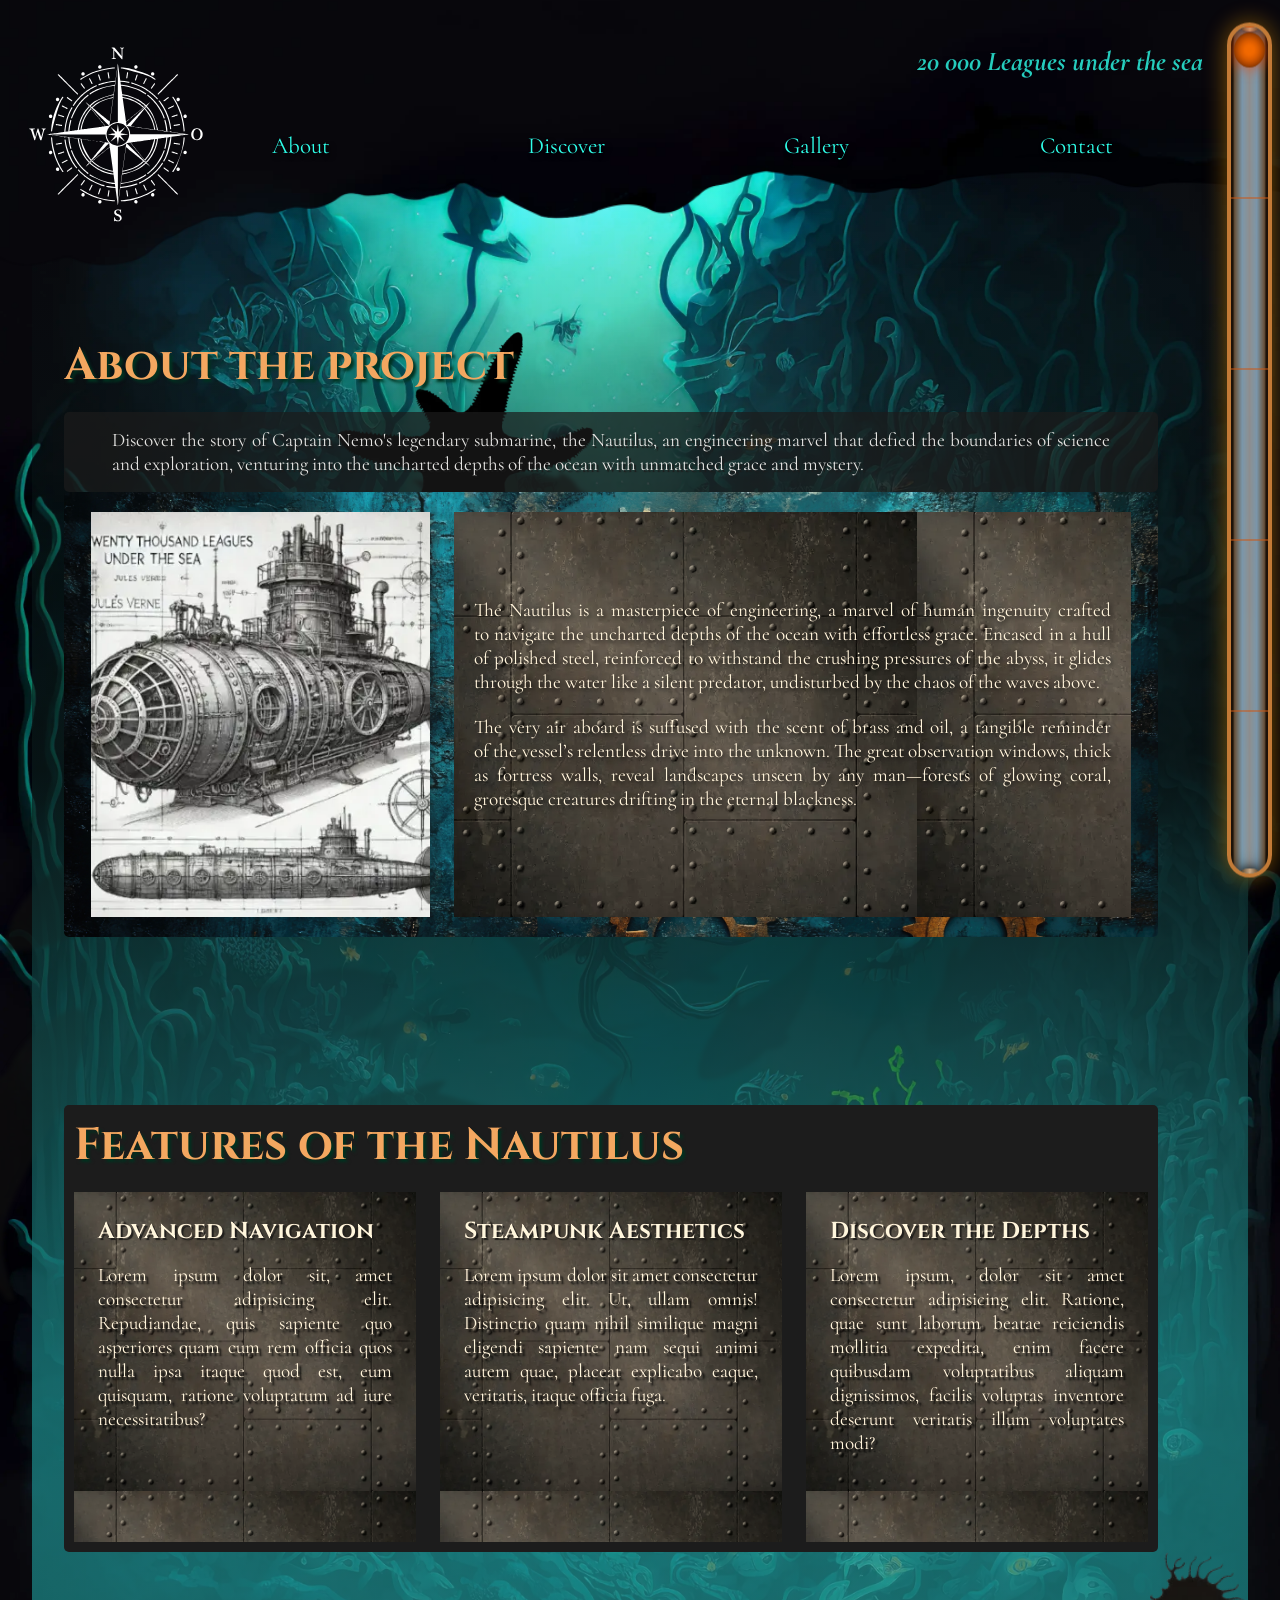
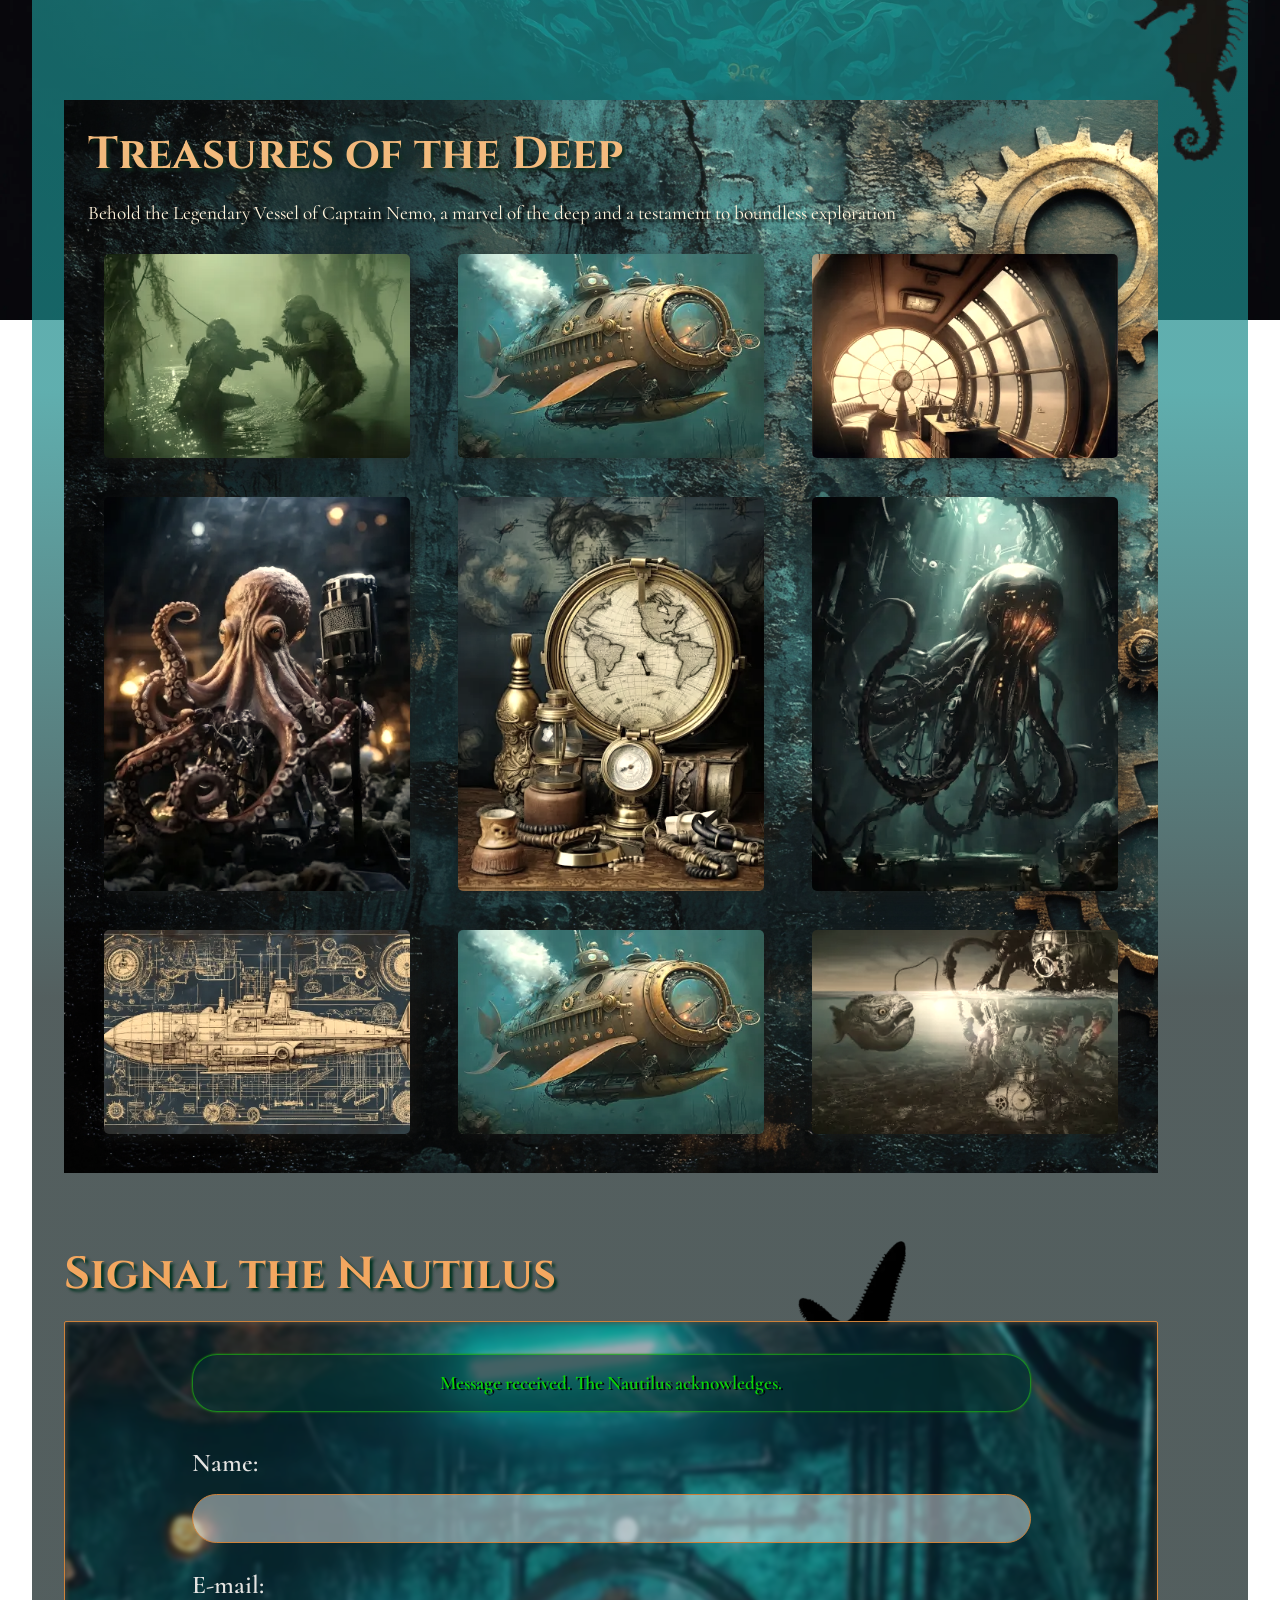
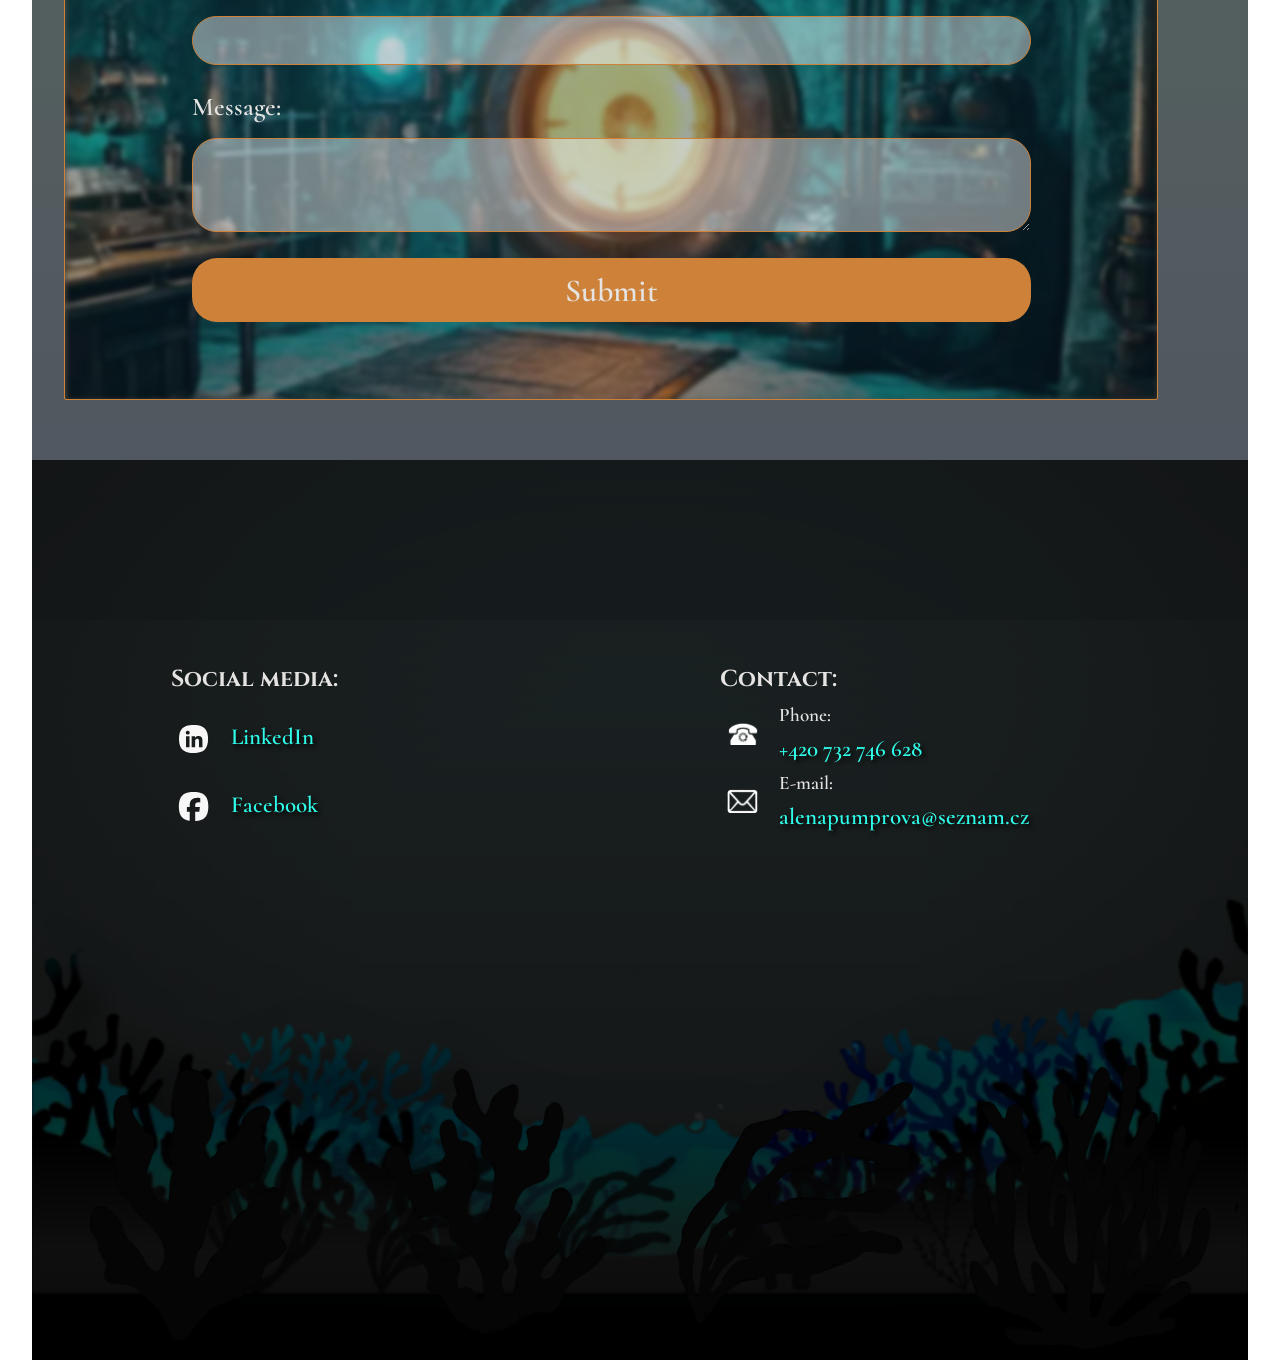
==== commit 6c29eebd: "solving the conflict" ====
--- a/index.html
+++ b/index.html
@@ -1,274 +1,274 @@
-<!DOCTYPE html>
-<html lang="en">
-<head>
-    <meta charset="UTF-8">
-    <title>20 000 Leagues under the sea</title>
-    <meta name="viewport" content="width=device-width, initial-scale=1.0, maximum-scale=5.0, minimum-scale=1.0">
-    <meta name="description" content="Dive into the depths of Jules Verne's 20,000 Leagues Under the Sea. Explore an uncanny underwater world, filled with adventure, mystery, and the wonders of Nautilus.">
-    <meta name="keywords" content="20 000 Miles Under the Sea, Verne, steampunk">
-    <meta name="author" content="Alena Pumprová">
-    <meta name="robots" content="noindex, nofollow">
-    <link rel="icon" href="favicon2/favicon.ico">
-    <link rel="icon" href="favicon2/favicon-16x16.png" type="image/png" sizes="16x16">
-    <link rel="icon" href="favicon2/favicon-32x32.png" type="image/png" sizes="32x32">
-    <link rel="icon" href="favicon2/android-chrome-192x192.png" type="image/png" sizes="192x192">
-    <link rel="icon" href="favicon2/android-chrome-512x512.png" type="image/png" sizes="512x512">
-    <link rel="apple-touch-icon" href="favicon/apple-touch-icon.png">
-    <link rel="manifest" href="favicon2/site.webmanifest">
-    <link rel="stylesheet" href="style.css?v=17">
-    <link rel="stylesheet" href="lightbox.css" media="print" onload="this.onload=null;this.media='all';">
-    <link rel="preload" as="image" href="img/nautilus.webp" type="image/webp">
-    <link rel="preload" href="img/steel.webp" as="image">
-    <link rel="preload" href="img/blue-plate.jpeg" as="image">
-    <link rel="preload" href="img/shoal.webp" as="image">
-    <link rel="preload" href="img/shoal2.webp" as="image">
-
-    <!-- Preconnect pro rychlejší DNS -->
-<link rel="preconnect" href="https://fonts.gstatic.com" crossorigin>
-
-<!-- Preload hlavních fontů -->
-<link rel="preload" href="https://fonts.googleapis.com/css2?family=Cinzel:wght@400;700&family=Cormorant:ital,wght@0,400;1,400&family=Merriweather+Sans:wght@400;700&display=swap" as="style">
-
-<!-- Styl Google Fonts s optimalizací -->
-<link href="https://fonts.googleapis.com/css2?family=Cinzel:wght@400;700&family=Cormorant:ital,wght@0,400;1,400&family=Merriweather+Sans:wght@400;700&display=swap" rel="stylesheet" media="print" onload="this.onload=null;this.media='all'">
-
-<!-- Fallback pro uživatele bez JS -->
-<noscript>
-    <link href="https://fonts.googleapis.com/css2?family=Cinzel:wght@400;700&family=Cormorant:ital,wght@0,400;1,400&family=Merriweather+Sans:wght@400;700&display=swap" rel="stylesheet">
-</noscript>
-
-<script src="https://code.jquery.com/jquery-3.7.1.min.js" integrity="sha256-/JqT3SQfawRcv/BIHPThkBvs0OEvtFFmqPF/lYI/Cxo=" crossorigin="anonymous" defer></script>
-</head>
-
-<body>
-
-    <div class="depth-meter-container">
-        <div class="depth-meter">
-            <div class="depth-indicator"></div>
-            <div class="depth-marks"></div>
-        </div>
-    </div>
-
-    <div class="content">
-
-        <header>
-            <h1>20 000 Leagues under the sea</h1>
-            <nav>
-                
-                <ul>
-                    <li class="logo-wrap">
-                        <div class="logo">
-                            <picture>
-                                <source media="(min-width: 769px)" srcset="img/compass.svg">
-                                <source media="(max-width: 768px)" srcset="data:,">
-                                <img alt="Nautilus logo" width="150" height="150">
-                            </picture>
-                        </div>
-                    </li>
-
-                    <li>
-                        <a href="#" class="jq--scroll-about">About</a>
-                    </li>
-
-                    <li>
-                        <a href="#" class="jq--scroll-features">Discover</a>
-                    </li>
-
-                    <li>
-                        <a href="#" class="jq--scroll-gallery">Gallery</a>
-                    </li>
-
-                    <li>
-                        <a href="#" class="jq--scroll-contact">Contact</a>
-                    </li>
-                </ul>
-                
-                <div class="clearfix"></div>
-                <div class="mobile-nav-back"></div>
-                <a class="mobile-nav-icon" aria-label="menu" href="#"><img class="burger-menu jq--nav-icon" src="img/burger-barw.svg" alt="Burger menu icon"></a>
-            </nav>
-        </header>
-
-        <div class="container">
-
-            <section id="about" class="hero jq--about">
-                <div class="starfish first">
-                    <h2>About the&nbsp;project</h2>
-                    <img class="left" src="img/starfish.webp" alt="a starfish" width="350" height="335">
-            </div> 
-                <p class="introduction features">Discover the&nbsp;story of&nbsp;Captain Nemo's legendary submarine, the&nbsp;Nautilus, an&nbsp;engineering marvel that defied the&nbsp;boundaries of&nbsp;science and&nbsp;exploration, venturing into the uncharted depths of&nbsp;the&nbsp;ocean with unmatched grace and&nbsp;mystery.</p>
-                <!-- <hr> -->
-                <div class="two">
-                    <div class="about-content">
-                        <img src="img/nautilus.webp" alt="Nautilus Image" width="445" height="445" fetchpriority="high" decoding="async" loading="eager">
-                        <div class="description">
-                            <p>The Nautilus is a&nbsp;masterpiece of&nbsp;engineering, a&nbsp;marvel of&nbsp;human ingenuity crafted to&nbsp;navigate the&nbsp;uncharted depths of&nbsp;the&nbsp;ocean with effortless grace. Encased in&nbsp;a&nbsp;hull of&nbsp;polished steel, reinforced to&nbsp;withstand the&nbsp;crushing pressures of&nbsp;the&nbsp;abyss, it glides through the water like a&nbsp;silent predator, undisturbed by&nbsp;the&nbsp;chaos of&nbsp;the&nbsp;waves above.</p>
-                            <p>The very air aboard is suffused with the&nbsp;scent of&nbsp;brass and&nbsp;oil, a&nbsp;tangible reminder of&nbsp;the&nbsp;vessel’s relentless drive into the&nbsp;unknown. The&nbsp;great observation windows, thick as&nbsp;fortress walls, reveal landscapes unseen by&nbsp;any man—forests of&nbsp;glowing coral, grotesque creatures drifting in&nbsp;the&nbsp;eternal blackness.</p>
-                        </div>
-                    </div>
-                </div>
-            </section>
-
-            <div class="shoal"></div>
-
-            <hr>
-
-            <section id="features" class="section features jq--features">
-                <h2>Features of&nbsp;the&nbsp;Nautilus</h2>
-
-                <div class="feature-cards">
-                    <div class="card">
-                        <h3>Advanced Navigation</h3>
-                        <p>Lorem ipsum dolor sit, amet consectetur adipisicing elit. Repudiandae, quis sapiente quo asperiores quam cum rem officia quos nulla ipsa itaque quod est, eum quisquam, ratione voluptatum ad iure necessitatibus?</p>
-                    </div>
-
-                    <div class="card">
-                        <h3>Steampunk Aesthetics</h3>
-                        <p>Lorem ipsum dolor sit amet consectetur adipisicing elit. Ut, ullam omnis! Distinctio quam nihil similique magni eligendi sapiente nam sequi animi autem quae, placeat explicabo eaque, veritatis, itaque officia fuga.</p>
-                    </div>
-                    
-                    <div class="card" >
-                        <h3>Discover the&nbsp;Depths</h3>
-                        <p>Lorem ipsum, dolor sit amet consectetur adipisicing elit. Ratione, quae sunt laborum beatae reiciendis mollitia expedita, enim facere quibusdam voluptatibus aliquam dignissimos, facilis voluptas inventore deserunt veritatis illum voluptates modi?</p>
-                    </div>
-                </div>
-            </section>
-
-            <hr>
-            <div class="seahorse-div">
-                <img class="seahorse" src="img/seahorse-b.webp" alt="a seahorse" width="147" height="220" loading="lazy">
-            </div>
-        
-            <section id="gallery" class="content jq--gallery">
-                <div class="black">
-                    <div class="card">
-                        <h2>Treasures of&nbsp;the&nbsp;Deep</h2>
-                        <p>Behold the&nbsp;Legendary Vessel of&nbsp;Captain Nemo, a&nbsp;marvel of&nbsp;the&nbsp;deep and&nbsp;a&nbsp;testament to&nbsp;boundless exploration</p>
-                        
-                        <div class="gallery-grid">
-                            <a aria-label="lightbox" href="img/divers.webp" data-lightbox="roadtrip" data-title="Scuba divers in a hidden cave"><img src="img/diversa.webp" alt="Scuba divers in a hidden cave" width="400" height="267" loading="lazy"></a>
-                            <a aria-label="lightbox" href="img/nautilus1.webp" data-lightbox="roadtrip" data-title="The Nautillus submarine"><img src="img/nautilus1a.webp" data-lightbox="my-gallery" alt="The Nautillus submarine" width="400" height="267" loading="lazy"></a>
-                            <a aria-label="lightbox" href="img/room.webp" data-lightbox="roadtrip" data-title="Captain Nemo's cabin"><img src="img/rooma.webp" data-lightbox="my-gallery" alt="Captain Nemo's cabin" width="400" height="267" loading="lazy"></a>
-                            <a aria-label="lightbox" href="img/octopus.webp" data-lightbox="roadtrip" data-title="A friendly octopus"><img src="img/octopusa.webp" alt="A friendly octopus" width="400" height="514" loading="lazy"></a>
-                            <a aria-label="lightbox" href="img/table.webp" data-lightbox="roadtrip" data-title="Captain Nemo's belongings"><img src="img/tablea.webp" data-lightbox="my-gallery" alt="Captain Nemo's belongings" width="400" height="514" loading="lazy"></a>
-                            <a aria-label="lightbox" href="img/cracatit.webp" data-lightbox="roadtrip" data-title="The tentacle monster"><img src="img/cracatita.webp" alt="The tentacle monster" width="400" height="514" loading="lazy"></a>
-                            <a aria-label="lightbox" href="img/sketch.webp" data-lightbox="roadtrip" data-title="Nautilus' plans"><img src="img/sketcha.webp" alt="Nautilus' plans" width="400" height="267" loading="lazy"></a>
-                            <a aria-label="lightbox" href="img/nautilus1.webp" data-lightbox="roadtrip" data-title="The Nautilus"><img src="img/nautilus1a.webp" alt="The Nautilus" width="400" height="267" loading="lazy"></a>
-                            <a aria-label="lightbox" href="img/monster.webp" data-lightbox="roadtrip" data-title="Monster attacks"><img src="img/monstera.webp" alt="Monster attacks" width="400" height="267" loading="lazy"></a>
-                        </div>
-                    </div>
-                </div>
-            </section>
-
-            <hr>
-
-            <section id="contact" class="section contact jq--contact">
-                <div class="starfish">
-                        <h2>Signal the Nautilus</h2>
-                        <img src="img/starfish.webp" alt="a starfish" width="350" height="335" loading="lazy">
-                </div> 
-
-                <div class="window">
-                    <!-- <?php
-            if (isset($_GET['success'])) {
-                if ($_GET['success'] === "1") {
-                    echo '<div class="form-result success">Message received. The Nautilus acknowledges.</div>';
-                } elseif ($_GET['success'] === "-1") {
-                    echo '<div class="form-result error">Signal lost. Try again later.</div>';
-                }
-            }
-            ?> -->
-                    <div class="form-result success">Message received. The&nbsp;Nautilus acknowledges.</div>
-                    <div class="form-result error">Signal lost. Try again later.</div>
-
-                    <form>
-                            <label for="name">Name:</label>
-                            <input type="text" id="name" name="name" required>
-                            
-                            <label for="email">E-mail:</label>
-                            <input type="email" id="email" name="email" required>
-                            
-                            <label for="message">Message:</label>
-                            <textarea id="message" name="message" rows="4" required></textarea>
-                            
-                            <input type="submit" value="Submit">
-                    </form>
-                </div>
-            </section>
-
-            <hr>
-
-            <div id="cookie-banner">
-                Ahoy, explorer! This site uses cookies to&nbsp;guide your journey through these digital depths. Do you consent to&nbsp;proceed?
-                <button id="accept-cookies">Aye, I&nbsp;consent!</button>
-            </div>
-        </div>
-
-    <footer>
-        <div id="overlay"></div>
-            <video id="foot-video" autoplay muted controls playsinline src="img/AdobeStock_695308146.mov" aria-label="A monster in the deeps"></video>
-        <div class="foot-contact scene" data-modifier="13">
-            <div class="social medium">
-                <h3>Social media:</h3>
-                <ul>
-                    <li><a href="https://www.linkedin.com/in/alena-pumprov%C3%A1-274234107/"><img class="icon net" src="img/li.svg" alt="a social network icon" width="100" height="100" loading="lazy"></a><p><a href="https://www.linkedin.com/in/alena-pumprov%C3%A1-274234107/">LinkedIn</a></p></li>
-                    <li><a href="https://www.facebook.com/alena.pumprova/"><img class="icon net"  src="img/fb.svg" alt="a social network icon" width="100" height="100" loading="lazy"></a><p><a href="https://www.facebook.com/alena.pumprova/">Facebook</a></p></li>
-                </ul>
-            </div>
-
-            <div class="write-me medium">             
-                <h3>Contact:</h3>
-                <ul>
-                    <li><a href="tel:+420732746628"><img class="icon"  src="img/phone.webp" alt="Phone icon" width="250" height="250" loading="lazy"></a><p>Phone: <a href="tel:+420732746628">+420 732 746 628</a></p></li>
-                    <li><a href="mailto:alenapumprova@seznam.cz"><img class="icon"  src="img/envelope.webp" alt="E-mail icon" width="250" height="250" loading="lazy"></a><p>E-mail: <a href="mailto:alenapumprova@seznam.cz">alenapumprova@seznam.cz</a></p></li>
-                </ul>
-            </div>
-        </div>
-
-        <div class="morse-container">
-            <span id="morse-code"class="neon"></span>
-        </div>
-
-        <div class="vegetation">
-            <img id="a1" src="img/plant1.webp" alt="water plant silhouette" width="320" height="320" loading="lazy">
-            <img id="a2" src="img/plant2.webp" alt="water plant silhouette" width="320" height="320" loading="lazy">
-            <img id="a3" src="img/plant3.webp" alt="water plant silhouette" width="291" height="320" loading="lazy">
-            <img id="a4"src="img/plant4.webp" alt="water plant silhouette" width="320" height="320" loading="lazy">
-            <img id="a5" src="img/plant5.webp" alt="water plant silhouette" width="320" height="320" loading="lazy">
-        </div>
-
-        <div class="vegetation vegetation-background">
-            <img id="b1" src="img/plant8b.webp" alt="water plant silhouette" width="160" height="160" loading="lazy">
-            <img id="b2" src="img/plant6b.webp" alt="water plant silhouette" width="160" height="160" loading="lazy">
-            <img id="b3" src="img/plant3b.webp" alt="water plant silhouette" width="146" height="160" loading="lazy">
-            <img id="b4" src="img/plant7b.webp" alt="water plant silhouette" width="160" height="160" loading="lazy">
-            <img id="b5" src="img/plant5b.webp" alt="water plant silhouette" width="160" height="160" loading="lazy">
-            <img id="b6" src="img/plant10b.webp" alt="water plant silhouette" width="114" height="160" loading="lazy">
-            <img id="b7" src="img/plant9b.webp" alt="water plant silhouette" width="234" height="320" loading="lazy">
-        </div>
-
-        <div  class="sea-bottom-div">
-            <img class="sea-bottom" src="img/sea-bottom.webp" 
-                alt="the sea bottom" 
-                width="1141" 
-                height="376">
-
-            <img class="sea-bottom-2" 
-                src="img/sea-bottom2.webp" 
-                data-src="img/sea-bottom2.webp" 
-                alt="the sea bottom" 
-                width="600" 
-                height="376"
-                loading="lazy"
-                onload="if(window.innerWidth <= 768) this.setAttribute('src', this.getAttribute('data-src'))">
-        </div>
-
-        <div class="bottom-foot">
-            <p>Copyright Alena Pumprová</p>
-        </div>
-    </footer>
-
-    <script src="script.js" defer></script>
-</body>
-
+<!DOCTYPE html>
+<html lang="en">
+<head>
+    <meta charset="UTF-8">
+    <title>20 000 Leagues under the sea</title>
+    <meta name="viewport" content="width=device-width, initial-scale=1.0, maximum-scale=5.0, minimum-scale=1.0">
+    <meta name="description" content="Dive into the depths of Jules Verne's 20,000 Leagues Under the Sea. Explore an uncanny underwater world, filled with adventure, mystery, and the wonders of Nautilus.">
+    <meta name="keywords" content="20 000 Miles Under the Sea, Verne, steampunk">
+    <meta name="author" content="Alena Pumprová">
+    <meta name="robots" content="noindex, nofollow">
+    <link rel="icon" href="favicon2/favicon.ico">
+    <link rel="icon" href="favicon2/favicon-16x16.png" type="image/png" sizes="16x16">
+    <link rel="icon" href="favicon2/favicon-32x32.png" type="image/png" sizes="32x32">
+    <link rel="icon" href="favicon2/android-chrome-192x192.png" type="image/png" sizes="192x192">
+    <link rel="icon" href="favicon2/android-chrome-512x512.png" type="image/png" sizes="512x512">
+    <link rel="apple-touch-icon" href="favicon/apple-touch-icon.png">
+    <link rel="manifest" href="favicon2/site.webmanifest">
+    <link rel="stylesheet" href="style.css?v=17">
+    <link rel="stylesheet" href="lightbox.css" media="print" onload="this.onload=null;this.media='all';">
+    <link rel="preload" as="image" href="img/nautilus.webp" type="image/webp">
+    <link rel="preload" href="img/steel.webp" as="image">
+    <link rel="preload" href="img/blue-plate.jpeg" as="image">
+    <link rel="preload" href="img/shoal.webp" as="image">
+    <link rel="preload" href="img/shoal2.webp" as="image">
+
+    <!-- Preconnect pro rychlejší DNS -->
+<link rel="preconnect" href="https://fonts.gstatic.com" crossorigin>
+
+<!-- Preload hlavních fontů -->
+<link rel="preload" href="https://fonts.googleapis.com/css2?family=Cinzel:wght@400;700&family=Cormorant:ital,wght@0,400;1,400&family=Merriweather+Sans:wght@400;700&display=swap" as="style">
+
+<!-- Styl Google Fonts s optimalizací -->
+<link href="https://fonts.googleapis.com/css2?family=Cinzel:wght@400;700&family=Cormorant:ital,wght@0,400;1,400&family=Merriweather+Sans:wght@400;700&display=swap" rel="stylesheet" media="print" onload="this.onload=null;this.media='all'">
+
+<!-- Fallback pro uživatele bez JS -->
+<noscript>
+    <link href="https://fonts.googleapis.com/css2?family=Cinzel:wght@400;700&family=Cormorant:ital,wght@0,400;1,400&family=Merriweather+Sans:wght@400;700&display=swap" rel="stylesheet">
+</noscript>
+
+<script src="https://code.jquery.com/jquery-3.7.1.min.js" integrity="sha256-/JqT3SQfawRcv/BIHPThkBvs0OEvtFFmqPF/lYI/Cxo=" crossorigin="anonymous" defer></script>
+</head>
+
+<body>
+
+    <div class="depth-meter-container">
+        <div class="depth-meter">
+            <div class="depth-indicator"></div>
+            <div class="depth-marks"></div>
+        </div>
+    </div>
+
+    <div class="content">
+
+        <header>
+            <h1>20 000 Leagues under the sea</h1>
+            <nav>
+                
+                <ul>
+                    <li class="logo-wrap">
+                        <div class="logo">
+                            <picture>
+                                <source media="(min-width: 769px)" srcset="img/compass.svg">
+                                <source media="(max-width: 768px)" srcset="data:,">
+                                <img alt="Nautilus logo" width="150" height="150">
+                            </picture>
+                        </div>
+                    </li>
+
+                    <li>
+                        <a href="#" class="jq--scroll-about">About</a>
+                    </li>
+
+                    <li>
+                        <a href="#" class="jq--scroll-features">Discover</a>
+                    </li>
+
+                    <li>
+                        <a href="#" class="jq--scroll-gallery">Gallery</a>
+                    </li>
+
+                    <li>
+                        <a href="#" class="jq--scroll-contact">Contact</a>
+                    </li>
+                </ul>
+                
+                <div class="clearfix"></div>
+                <div class="mobile-nav-back"></div>
+                <a class="mobile-nav-icon" aria-label="menu" href="#"><img class="burger-menu jq--nav-icon" src="img/burger-barw.svg" alt="Burger menu icon"></a>
+            </nav>
+        </header>
+
+        <div class="container">
+
+            <section id="about" class="hero jq--about">
+                <div class="starfish first">
+                    <h2>About the&nbsp;project</h2>
+                    <img class="left" src="img/starfish.webp" alt="a starfish" width="350" height="335">
+            </div> 
+                <p class="introduction features">Discover the&nbsp;story of&nbsp;Captain Nemo's legendary submarine, the&nbsp;Nautilus, an&nbsp;engineering marvel that defied the&nbsp;boundaries of&nbsp;science and&nbsp;exploration, venturing into the uncharted depths of&nbsp;the&nbsp;ocean with unmatched grace and&nbsp;mystery.</p>
+                <!-- <hr> -->
+                <div class="two">
+                    <div class="about-content">
+                        <img src="img/nautilus.webp" alt="Nautilus Image" width="445" height="445" fetchpriority="high" decoding="async" loading="eager">
+                        <div class="description">
+                            <p>The Nautilus is a&nbsp;masterpiece of&nbsp;engineering, a&nbsp;marvel of&nbsp;human ingenuity crafted to&nbsp;navigate the&nbsp;uncharted depths of&nbsp;the&nbsp;ocean with effortless grace. Encased in&nbsp;a&nbsp;hull of&nbsp;polished steel, reinforced to&nbsp;withstand the&nbsp;crushing pressures of&nbsp;the&nbsp;abyss, it glides through the water like a&nbsp;silent predator, undisturbed by&nbsp;the&nbsp;chaos of&nbsp;the&nbsp;waves above.</p>
+                            <p>The very air aboard is suffused with the&nbsp;scent of&nbsp;brass and&nbsp;oil, a&nbsp;tangible reminder of&nbsp;the&nbsp;vessel’s relentless drive into the&nbsp;unknown. The&nbsp;great observation windows, thick as&nbsp;fortress walls, reveal landscapes unseen by&nbsp;any man—forests of&nbsp;glowing coral, grotesque creatures drifting in&nbsp;the&nbsp;eternal blackness.</p>
+                        </div>
+                    </div>
+                </div>
+            </section>
+
+            <div class="shoal"></div>
+
+            <hr>
+
+            <section id="features" class="section features jq--features">
+                <h2>Features of&nbsp;the&nbsp;Nautilus</h2>
+
+                <div class="feature-cards">
+                    <div class="card">
+                        <h3>Advanced Navigation</h3>
+                        <p>Lorem ipsum dolor sit, amet consectetur adipisicing elit. Repudiandae, quis sapiente quo asperiores quam cum rem officia quos nulla ipsa itaque quod est, eum quisquam, ratione voluptatum ad iure necessitatibus?</p>
+                    </div>
+
+                    <div class="card">
+                        <h3>Steampunk Aesthetics</h3>
+                        <p>Lorem ipsum dolor sit amet consectetur adipisicing elit. Ut, ullam omnis! Distinctio quam nihil similique magni eligendi sapiente nam sequi animi autem quae, placeat explicabo eaque, veritatis, itaque officia fuga.</p>
+                    </div>
+                    
+                    <div class="card" >
+                        <h3>Discover the&nbsp;Depths</h3>
+                        <p>Lorem ipsum, dolor sit amet consectetur adipisicing elit. Ratione, quae sunt laborum beatae reiciendis mollitia expedita, enim facere quibusdam voluptatibus aliquam dignissimos, facilis voluptas inventore deserunt veritatis illum voluptates modi?</p>
+                    </div>
+                </div>
+            </section>
+
+            <hr>
+            <div class="seahorse-div">
+                <img class="seahorse" src="img/seahorse-b.webp" alt="a seahorse" width="147" height="220" loading="lazy">
+            </div>
+        
+            <section id="gallery" class="content jq--gallery">
+                <div class="black">
+                    <div class="card">
+                        <h2>Treasures of&nbsp;the&nbsp;Deep</h2>
+                        <p>Behold the&nbsp;Legendary Vessel of&nbsp;Captain Nemo, a&nbsp;marvel of&nbsp;the&nbsp;deep and&nbsp;a&nbsp;testament to&nbsp;boundless exploration</p>
+                        
+                        <div class="gallery-grid">
+                            <a aria-label="lightbox" href="img/divers.webp" data-lightbox="roadtrip" data-title="Scuba divers in a hidden cave"><img src="img/diversa.webp" alt="Scuba divers in a hidden cave" width="400" height="267" loading="lazy"></a>
+                            <a aria-label="lightbox" href="img/nautilus1.webp" data-lightbox="roadtrip" data-title="The Nautillus submarine"><img src="img/nautilus1a.webp" data-lightbox="my-gallery" alt="The Nautillus submarine" width="400" height="267" loading="lazy"></a>
+                            <a aria-label="lightbox" href="img/room.webp" data-lightbox="roadtrip" data-title="Captain Nemo's cabin"><img src="img/rooma.webp" data-lightbox="my-gallery" alt="Captain Nemo's cabin" width="400" height="267" loading="lazy"></a>
+                            <a aria-label="lightbox" href="img/octopus.webp" data-lightbox="roadtrip" data-title="A friendly octopus"><img src="img/octopusa.webp" alt="A friendly octopus" width="400" height="514" loading="lazy"></a>
+                            <a aria-label="lightbox" href="img/table.webp" data-lightbox="roadtrip" data-title="Captain Nemo's belongings"><img src="img/tablea.webp" data-lightbox="my-gallery" alt="Captain Nemo's belongings" width="400" height="514" loading="lazy"></a>
+                            <a aria-label="lightbox" href="img/cracatit.webp" data-lightbox="roadtrip" data-title="The tentacle monster"><img src="img/cracatita.webp" alt="The tentacle monster" width="400" height="514" loading="lazy"></a>
+                            <a aria-label="lightbox" href="img/sketch.webp" data-lightbox="roadtrip" data-title="Nautilus' plans"><img src="img/sketcha.webp" alt="Nautilus' plans" width="400" height="267" loading="lazy"></a>
+                            <a aria-label="lightbox" href="img/nautilus1.webp" data-lightbox="roadtrip" data-title="The Nautilus"><img src="img/nautilus1a.webp" alt="The Nautilus" width="400" height="267" loading="lazy"></a>
+                            <a aria-label="lightbox" href="img/monster.webp" data-lightbox="roadtrip" data-title="Monster attacks"><img src="img/monstera.webp" alt="Monster attacks" width="400" height="267" loading="lazy"></a>
+                        </div>
+                    </div>
+                </div>
+            </section>
+
+            <hr>
+
+            <section id="contact" class="section contact jq--contact">
+                <div class="starfish">
+                        <h2>Signal the Nautilus</h2>
+                        <img src="img/starfish.webp" alt="a starfish" width="350" height="335" loading="lazy">
+                </div> 
+
+                <div class="window">
+                    <!-- <?php
+            if (isset($_GET['success'])) {
+                if ($_GET['success'] === "1") {
+                    echo '<div class="form-result success">Message received. The Nautilus acknowledges.</div>';
+                } elseif ($_GET['success'] === "-1") {
+                    echo '<div class="form-result error">Signal lost. Try again later.</div>';
+                }
+            }
+            ?> -->
+                    <div class="form-result success">Message received. The&nbsp;Nautilus acknowledges.</div>
+                    <div class="form-result error">Signal lost. Try again later.</div>
+
+                    <form>
+                            <label for="name">Name:</label>
+                            <input type="text" id="name" name="name" required>
+                            
+                            <label for="email">E-mail:</label>
+                            <input type="email" id="email" name="email" required>
+                            
+                            <label for="message">Message:</label>
+                            <textarea id="message" name="message" rows="4" required></textarea>
+                            
+                            <input type="submit" value="Submit">
+                    </form>
+                </div>
+            </section>
+
+            <hr>
+
+            <div id="cookie-banner">
+                Ahoy, explorer! This site uses cookies to&nbsp;guide your journey through these digital depths. Do you consent to&nbsp;proceed?
+                <button id="accept-cookies">Aye, I&nbsp;consent!</button>
+            </div>
+        </div>
+
+    <footer>
+        <div id="overlay"></div>
+            <video id="foot-video" autoplay muted controls playsinline src="img/AdobeStock_695308146.mov" aria-label="A monster in the deeps"></video>
+        <div class="foot-contact scene" data-modifier="13">
+            <div class="social medium">
+                <h3>Social media:</h3>
+                <ul>
+                    <li><a href="https://www.linkedin.com/in/alena-pumprov%C3%A1-274234107/"><img class="icon net" src="img/li.svg" alt="a social network icon" width="100" height="100" loading="lazy"></a><p><a href="https://www.linkedin.com/in/alena-pumprov%C3%A1-274234107/">LinkedIn</a></p></li>
+                    <li><a href="https://www.facebook.com/alena.pumprova/"><img class="icon net"  src="img/fb.svg" alt="a social network icon" width="100" height="100" loading="lazy"></a><p><a href="https://www.facebook.com/alena.pumprova/">Facebook</a></p></li>
+                </ul>
+            </div>
+
+            <div class="write-me medium">             
+                <h3>Contact:</h3>
+                <ul>
+                    <li><a href="tel:+420732746628"><img class="icon"  src="img/phone.webp" alt="Phone icon" width="250" height="250" loading="lazy"></a><p>Phone: <a href="tel:+420732746628">+420 732 746 628</a></p></li>
+                    <li><a href="mailto:alenapumprova@seznam.cz"><img class="icon"  src="img/envelope.webp" alt="E-mail icon" width="250" height="250" loading="lazy"></a><p>E-mail: <a href="mailto:alenapumprova@seznam.cz">alenapumprova@seznam.cz</a></p></li>
+                </ul>
+            </div>
+        </div>
+
+        <div class="morse-container">
+            <span id="morse-code"class="neon"></span>
+        </div>
+
+        <div class="vegetation">
+            <img id="a1" src="img/plant1.webp" alt="water plant silhouette" width="320" height="320" loading="lazy">
+            <img id="a2" src="img/plant2.webp" alt="water plant silhouette" width="320" height="320" loading="lazy">
+            <img id="a3" src="img/plant3.webp" alt="water plant silhouette" width="291" height="320" loading="lazy">
+            <img id="a4"src="img/plant4.webp" alt="water plant silhouette" width="320" height="320" loading="lazy">
+            <img id="a5" src="img/plant5.webp" alt="water plant silhouette" width="320" height="320" loading="lazy">
+        </div>
+
+        <div class="vegetation vegetation-background">
+            <img id="b1" src="img/plant8b.webp" alt="water plant silhouette" width="160" height="160" loading="lazy">
+            <img id="b2" src="img/plant6b.webp" alt="water plant silhouette" width="160" height="160" loading="lazy">
+            <img id="b3" src="img/plant3b.webp" alt="water plant silhouette" width="146" height="160" loading="lazy">
+            <img id="b4" src="img/plant7b.webp" alt="water plant silhouette" width="160" height="160" loading="lazy">
+            <img id="b5" src="img/plant5b.webp" alt="water plant silhouette" width="160" height="160" loading="lazy">
+            <img id="b6" src="img/plant10b.webp" alt="water plant silhouette" width="114" height="160" loading="lazy">
+            <img id="b7" src="img/plant9b.webp" alt="water plant silhouette" width="234" height="320" loading="lazy">
+        </div>
+
+        <div  class="sea-bottom-div">
+            <img class="sea-bottom" src="img/sea-bottom.webp" 
+                alt="the sea bottom" 
+                width="1141" 
+                height="376">
+
+            <img class="sea-bottom-2" 
+                src="img/sea-bottom2.webp" 
+                data-src="img/sea-bottom2.webp" 
+                alt="the sea bottom" 
+                width="600" 
+                height="376"
+                loading="lazy"
+                onload="if(window.innerWidth <= 768) this.setAttribute('src', this.getAttribute('data-src'))">
+        </div>
+
+        <div class="bottom-foot">
+            <p>Copyright Alena Pumprová</p>
+        </div>
+    </footer>
+
+    <script src="script.js" defer></script>
+</body>
+
 </html>
--- a/style.css
+++ b/style.css
@@ -402,6 +402,10 @@
   padding: 1rem 3rem !important;
   background-color: rgba(28, 28, 28, 0.7098039216) !important;
   margin: 0;
+<<<<<<< HEAD
+  border-radius: 25px !important;
+=======
+>>>>>>> d8017be2dc3e7c149b2eea568ab17b210bfb694e
   min-height: 100px !important;
 }
 
@@ -431,7 +435,11 @@
      object-fit: cover;
   max-width: 445px;
   align-self: center;
+<<<<<<< HEAD
+  border-radius: 25px;
+=======
   border-radius: 5px;
+>>>>>>> d8017be2dc3e7c149b2eea568ab17b210bfb694e
   filter: sepia(0.5);
   transition: all, 0.8s, ease-in;
   box-shadow: rgba(28, 28, 28, 0.4588235294) 5px 3px 15px;
@@ -452,7 +460,11 @@
   overflow-y: auto;
   width: auto;
   height: 100%;
+<<<<<<< HEAD
+  border-radius: 25px;
+=======
   border-radius: 5px;
+>>>>>>> d8017be2dc3e7c149b2eea568ab17b210bfb694e
   max-height: inherit;
   background: none; /* Zabrání překrytí pozadí */
   max-width: 60rem;
@@ -554,7 +566,11 @@
   background-size: contain;
   background-repeat: repeat;
   padding: 1.5rem;
+<<<<<<< HEAD
+  border-radius: 25px;
+=======
   border-radius: 5px;
+>>>>>>> d8017be2dc3e7c149b2eea568ab17b210bfb694e
   box-shadow: 0 4px 6px #1c1c1c;
 }
 
@@ -595,8 +611,13 @@
   max-height: auto !important;
   -o-object-fit: cover;
      object-fit: cover;
+<<<<<<< HEAD
+  border: 2px solid #ce8139;
+  border-radius: 25px;
+=======
   border: 2px solid #2fffea;
   border-radius: 5px;
+>>>>>>> d8017be2dc3e7c149b2eea568ab17b210bfb694e
   filter: drop-shadow(0 0 0.3rem rgb(12, 0, 2)) sepia(0.6);
   transition: all 1s ease-in;
 }
@@ -1236,9 +1257,17 @@
   }
   .about-content {
     grid-template-columns: 1fr;
+<<<<<<< HEAD
+    border-radius: 25px;
   }
   .about-content img {
     margin: auto;
+    border-radius: 25px;
+=======
+  }
+  .about-content img {
+    margin: auto;
+>>>>>>> d8017be2dc3e7c149b2eea568ab17b210bfb694e
     box-shadow: rgba(28, 28, 28, 0.4588235294) 5px 3px 15px;
   }
   .seahorse {
